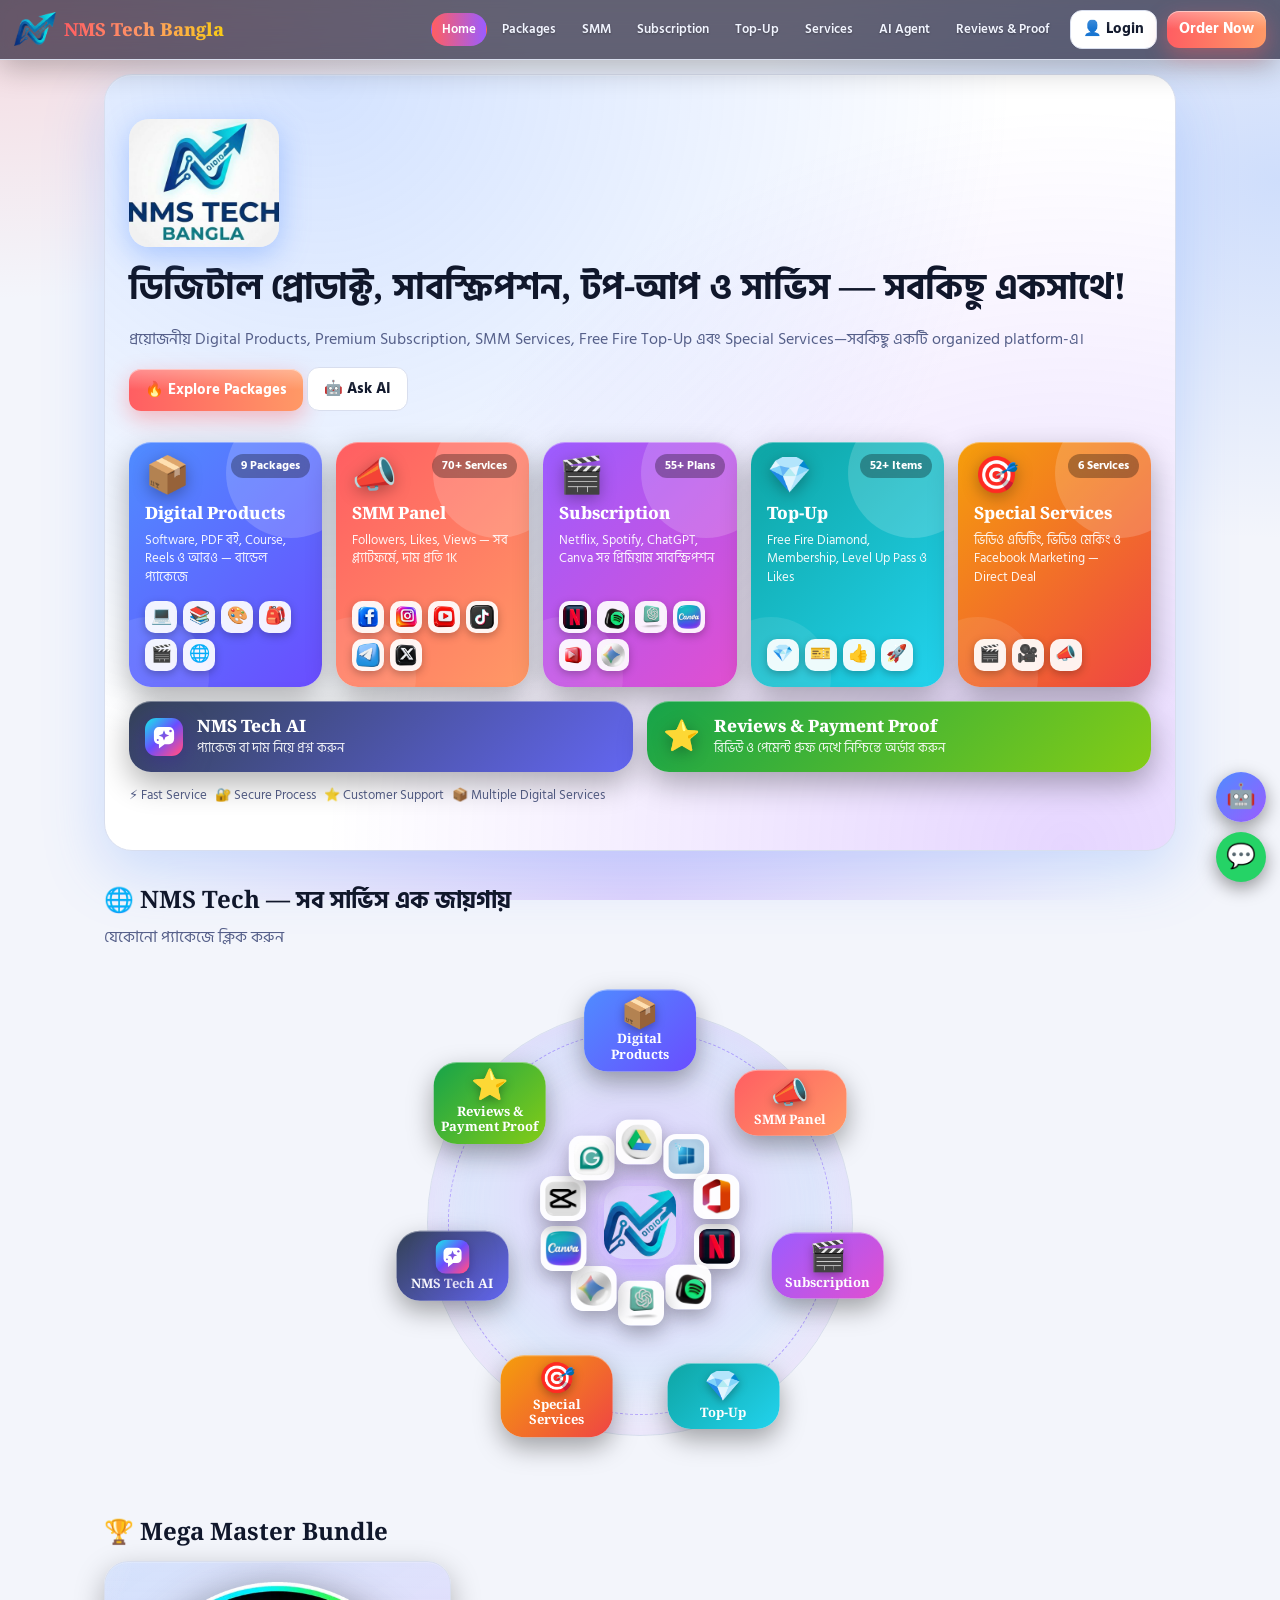
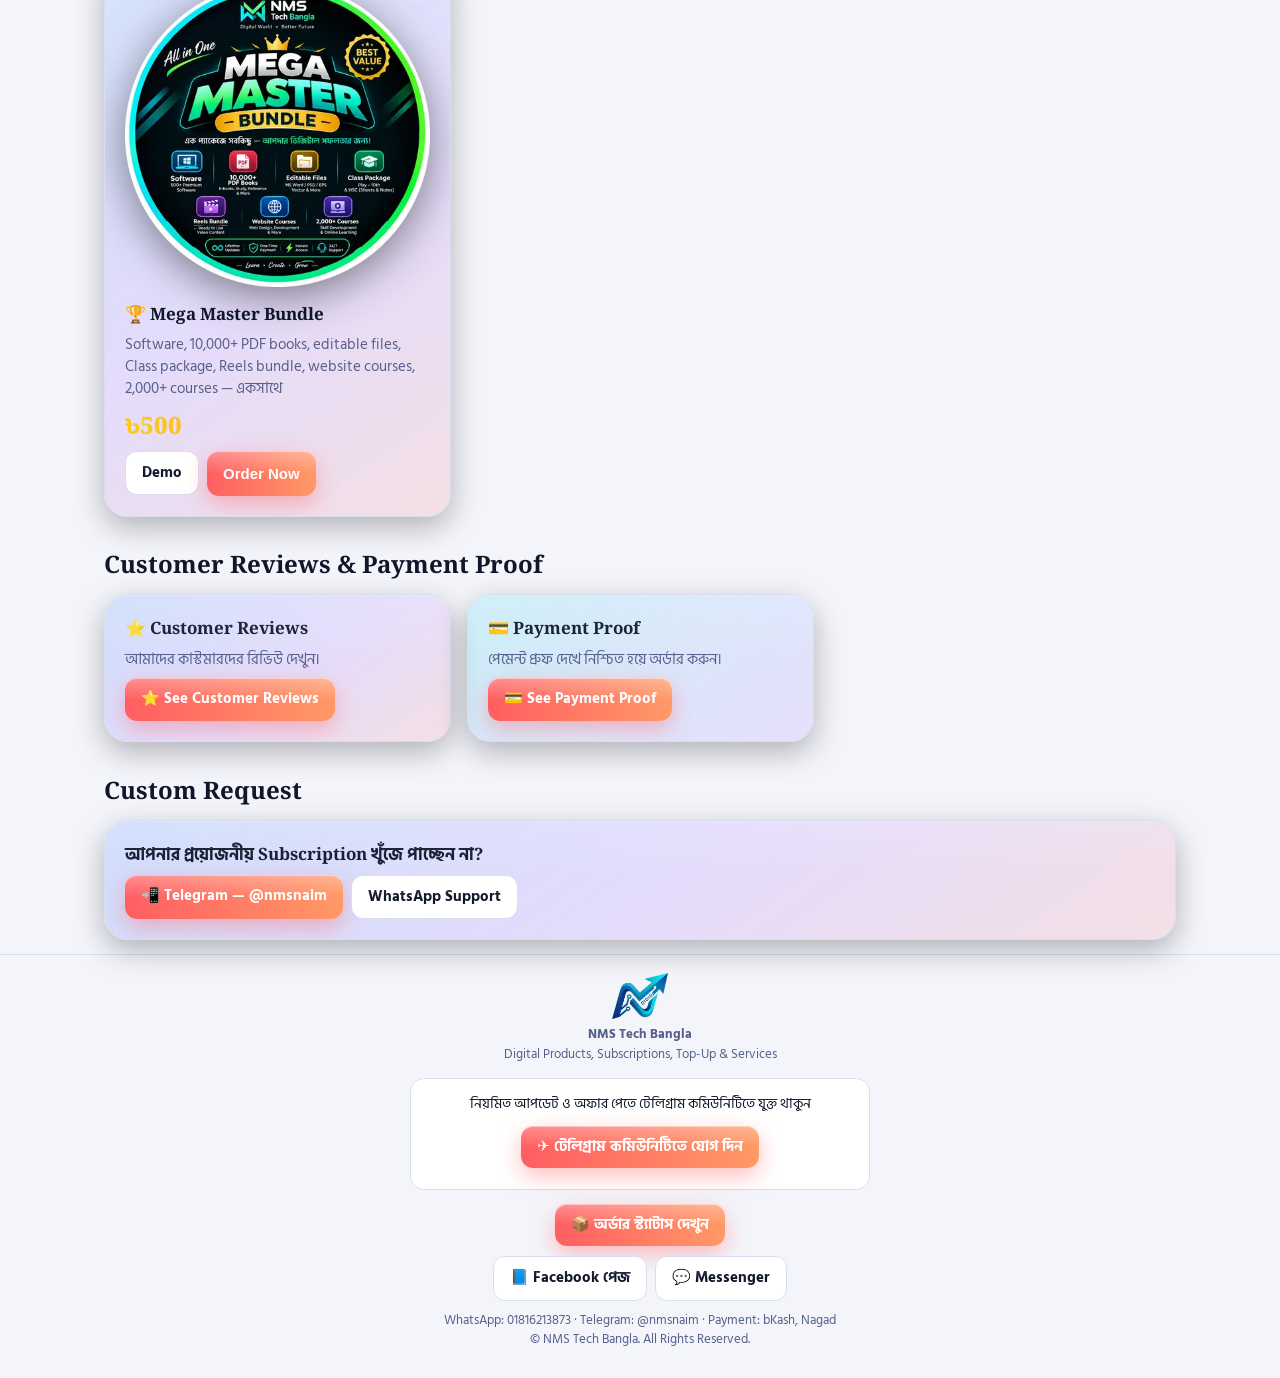
==== index.html @ ab446184 "Add files via upload" ====
<!DOCTYPE html>
<html lang="bn"><head><meta charset="utf-8">
<script>
/* ==========================================================================
   📞 যোগাযোগ ও পেমেন্ট নাম্বার (CONTACT CONFIG) — নাম্বার/লিংক বদলাতে হলে শুধু এখানে বদলান
   --------------------------------------------------------------------------
   • WhatsApp, bKash, Nagad, Telegram, Facebook, Messenger — সাইটের সব জায়গা (ফুটার, অর্ডার ফর্ম, AI Agent, বাটন) এখান থেকেই নেয়।
   • WhatsApp নাম্বার দেশের কোডসহ (88...) লিখুন, waShow-তে সাধারণ ফরম্যাট।
   ========================================================================== */
const NMS={
  wa:"8801816213873", waShow:"01816213873",
  tg:"nmsnaim", tgCommunity:"https://t.me/nmstech",
  fb:"https://www.facebook.com/nmstechbangla", msg:"https://m.me/nmstechbangla",
  bkash:"01827886887", nagad:"01872241478",
  /* অর্ডার শিটের লিংক — Apps Script "Web app URL" (শেষে /exec) এখানে বসান। খালি থাকলে শুধু WhatsApp-এ যাবে। */
  orderUrl:"https://script.google.com/macros/s/AKfycbzsCxVsEr9cV0gGSydd611_3pjWyZSvaOb0xWCeG_ykRiKGrlsolmZ_9A0dBZveH1TARg/exec"
};
</script>
<script>
/* ==========================================================================
   💰 দামের তালিকা (PRICE LIST) — দাম বদলাতে হলে শুধু এই অংশের সংখ্যা বদলান
   --------------------------------------------------------------------------
   • শুধু দামের সংখ্যাটা বদলান, নাম বা কমা/কোটেশন (" ") মুছবেন না।
   • সাইটের সব জায়গা (কার্ড, অর্ডার ফর্ম, মোট দাম, AI Agent-এর উত্তর) এখান থেকেই দাম নেয়।
   • SMM-এর দাম প্রতি 1K-এর জন্য।
   ========================================================================== */

/* ---------- A. Digital Products ---------- */
const PRICE_DIGITAL={
  "🏆 Mega Master Bundle": 500,
  "💻 Complete Software & Apps": 150,
  "📚 10,000+ Premium PDF Books": 50,
  "🎨 5,000+ Editable Word/PSD/EPS/Vector": 100,
  "🎒 Play → Class 12 All-Class Package": 250,
  "🌍 69+ Countries PSD File": 100,
  "🎬 10 Lakhs+ / 20TB+ Reels Bundle": 100,
  "🌐 Website Course Collection": 250,
  "🚀 BD + India + Pakistan 2,000+ Courses": 100
};

/* ---------- B. SMM Panel (দাম প্রতি 1K) — "Package ID": দাম ---------- */
const PRICE_SMM={
  "Facebook":{
    "12174": 46, // Followers · Followers | Vn Page Data | Instant | 10-20k/day | Non Dro...
    "12153": 85, // Followers · Followers | Hidden Data | Slow | 5K/day | Refill 30D
    "12097": 58, // Followers · Followers | Global Page Data | 5K-10K/day | Refill 30D
    "10259": 115, // Followers · Followers 🇧🇩 Page+Profile | Max 1k | 500-1k/Day | Non Dro...
    "10389": 176.54, // Followers · Followers | Page/Profile 🇧🇩 | Max 50K | 5K–10K/Day | Non ...
    "11914": 228, // Followers · Profile/Page Followers 🇧🇩 | Premium Bangladeshi | Fast | ...
    "11916": 618, // Followers · Followers 🇧🇩 | BD Real Audience | Up To 10K/Day | 180 Day...
    "11979": 8, // Views · Views | Reels & Video | Complete Within 3-6 Hours
    "11732": 5, // Views · Video/Reel Views | Non Drop | 20k/Day | Instant | LifeTim...
    "11893": 10, // Views · Monetizable Views | Instant | Max Unlimited | 50K/Day
    "9154": 52, // Views · Story Views | 500-1k/Day | Lifetime Refill
    "10418": 113, // Views · Live Stream Views | Instant | 15 minutes
    "9032": 190, // Group Members · Public Group Member 🇧🇩 | Max 20k | 5-8k/Day | 60D Refill
    "12125": 75, // Group Members · Group Members | Low Drop | Instant | 20K/Day | No Refill
    "12130": 102, // Group Members · Group Members | Low Drop | Instant | Lifetime Refill
    "12066": 46, // Post Reactions · Post React | All Reaction | 10K/Day | No Refill
    "11677": 148, // Post Reactions · 100% BD React [Like, Love, Care, Wow] | Max 10k | 90D Refill
    "9046": 68, // Post Reactions · Post All Reaction | Bangladeshi+Mixed | Low Drop
    "9074": 153, // Other · Shares | Post/Photo/Video/Reels | Min 1k | Non Drop
    "12045": 366, // Other · 🇪🇬 Egyptian Followers | Non Drop | 120D Refill
    "Meta": 249 // Other · Meta Verified
  },
  "Instagram":{
    "12164": 94, // Followers · Followers | HQ | Max 10K | Instant | No Refill
    "12099": 139, // Followers · 🇧🇩 Followers | HQ+REAL | Bangladeshi+Mixed | No Refill
    "11040": 175, // Followers · Followers | Low Drop | Lifetime Refill | Max 1M
    "12160": 12, // Likes · Likes | Real Acc | 10-20K/day | 365D Refill
    "11076": 17, // Likes · Likes | High Quality | Non Drop | Instant | Max 100K
    "11080": 41, // Likes · Likes | Old Account | 90 Days Refill | Max 500K
    "12161": 2, // Views · Video Views (All Link) | Instant | 500k/day
    "11056": 3, // Views · Views | All Link | 30 Days Refill | 10M/Day
    "11068": 21, // Other · Story Views | Real Profile | Max 100K
    "12115": 19, // Other · Share | Instant | 500k/day
    "11103": 145 // Other · Custom Comments | Real Users | Max 50K
  },
  "YouTube":{
    "11135": 2780, // Subscribers · Subscriber | Fast | Max 100K | NonDrop + 30D Refill
    "11127": 3450, // Subscribers · Subscribers | Low Drop | 30 Days Refill | 100/Day
    "11762": 4000, // Subscribers · Subscribers | Lifetime Refill | Max 100K | 500/Day
    "11187": 220, // Views & Likes · Views | 1-2 Min Retention | 30D Refill | 10K/Day
    "11170": 460, // Views & Likes · Likes | Max 500K | 30 Days Refill
    "9678": 38, // Views & Likes · Social Shares [Facebook] | Lifetime Guaranteed
    "11189": 55, // Live / Ads / Watch Time · Live Stream Views | 15 Minutes
    "9649": 151, // Live / Ads / Watch Time · Native Ads Views | Min 5k | Lifetime Refill
    "11118": 11790 // Live / Ads / Watch Time · Watch Time [Any Length] | Refill 365D
  },
  "Twitter/X":{
    "11954": 2, // Views & Engagement · Tweet Video Views | Instant | 5m/day
    "11526": 478, // Views & Engagement · Likes | Instant | 5-20K/D
    "11506": 3485, // Views & Engagement · Followers | Max 10K | 30 Days Refill
    "11538": 8 // Views & Engagement · Real Retweet | Instant
  },
  "Spotify":{
    "11567": 67, // All · Followers | HQ | LifeTimeRefill
    "9913": 41, // All · Plays [Global] | Lifetime Guaranteed
    "9942": 52, // All · Saves | Lifetime Guaranteed
    "9944": 395 // All · Monthly Listeners [USA] | Max 50K
  },
  "TikTok":{
    "12135": 14, // All · Video Views | Instant | 10m/day
    "11755": 8, // All · Views | 15 Days Refill | Max Unlimited
    "11949": 245, // All · Followers | Real High | Max 5M
    "10794": 67, // All · Likes | Super Fast | 100K Day
    "10806": 6 // All · Video Saves | 30 Days Refill
  },
  "Telegram":{
    "9768": 8, // Members · Members | High Drop | No Refill
    "9762": 48, // Members · Members | 5k-10k Day | 30 Day Refill
    "9757": 67, // Members · Members | Non Drop | 30 Day Refill
    "11216": 820, // Members · Premium Members | 20 Days Refill
    "9688": 1, // Views & Reactions · Last 1 Post Views
    "12113": 12, // Views & Reactions · Post Views | Max 300k
    "9705": 16 // Views & Reactions · Mix Positive Reaction
  },
  "LinkedIn":{
    "10035": 426, // All · Organic Likes | Refill 60D | Max 1K
    "10036": 3200 // All · Followers [R30] | Max 3K
  },
  "Discord":{
    "10060": 960, // Server Members · Server Members [Username] | 5K/Day
    "10241": 1160 // Server Members · Online Members | 3 Month Online | 90D Refill
  },
  "Website Traffic":{
    "10147": 42, // All · Traffic From Facebook [WW] | Max 1M
    "10142": 47, // All · Website Traffic | Max 1M | 10K/Day
    "10175": 80 // All · SEO Friendly Traffic [USA Google]
  },
  "WhatsApp":{
    "11628": 215.58, // All · Channel Post Emoji Reactions | Instant
    "11605": 397.88 // All · Channel Members | Worldwide | Max 10K
  },
};

/* ---------- C. Subscription — [Category, Name, Duration, দাম] ---------- */
const PRICE_SUB=[
  ["OTT","Netflix Non Renewable","1 Month",320],
  ["OTT","Netflix Non Renewable","6 Month",2150],
  ["OTT","Amazon Prime","1 Month",160],
  ["OTT","Amazon Prime","6 Month",740],
  ["OTT","Zee5","1 Month",230],
  ["OTT","Zee5","6 Month",1260],
  ["OTT","Hoichoi","1 Month",180],
  ["OTT","Hoichoi","6 Month",980],
  ["OTT","Chorki","1 Month",180],
  ["OTT","Chorki","6 Month",980],
  ["OTT","Bongo","1 Month",180],
  ["OTT","Bongo","6 Month",980],
  ["OTT","T-Sports Premium","1 Month",180],
  ["OTT","T-Sports Premium","6 Month",1000],
  ["OTT","Crunchyroll Premium","1 Month",180],
  ["OTT","Crunchyroll Premium","6 Month",1000],
  ["OTT","KLiKK Premium","1 Month",320],
  ["OTT","KLiKK Premium","6 Month",1820],
  ["Music","Spotify","1 Month",220],
  ["Music","Spotify","6 Month",1310],
  ["AI","Gemini Pro + 5TB Family Shared","Package",200],
  ["AI","Gemini Premium","1 Month",320],
  ["AI","Gemini Premium","6 Month",1860],
  ["AI","ChatGPT Plus Premium","1 Month",520],
  ["AI","ChatGPT Plus Premium","6 Month",3100],
  ["Design","Canva Pro Education","1 Year",50],
  ["Design","Canva Premium","1 Year",200],
  ["Design","CapCut Premium","1 Month",320],
  ["Design","CapCut Premium","6 Month",1740],
  ["Productivity","Grammarly Premium","1 Month",220],
  ["Productivity","Grammarly Premium","6 Month",1200],
  ["Cloud","Google Drive 2TB","1 Month",320],
  ["Cloud","Google Drive 2TB","6 Month",1860],
  ["Cloud","Google One Pro","1 Month",320],
  ["Cloud","Google One Pro","6 Month",1840],
  ["Cloud","TeraBox Premium","1 Month",1020],
  ["Cloud","TeraBox Premium","6 Month",5600],
  ["YouTube","YouTube Premium Non-Renewable","1 Month",70],
  ["YouTube","YouTube Premium Renewable","1 Month",220],
  ["YouTube","YouTube Premium Renewable","6 Month",1120],
  ["Utility","TrueCaller Premium","1 Year",2100],
  ["VPN","Surfshark VPN","1 Month",220],
  ["VPN","Surfshark VPN","6 Month",1250],
  ["VPN","Panda VPN","1 Month",220],
  ["VPN","Panda VPN","6 Month",1220],
  ["VPN","HMA VPN","1 Month",220],
  ["VPN","HMA VPN","6 Month",1220],
  ["VPN","Nord VPN","1 Month",220],
  ["VPN","Nord VPN","6 Month",1220],
  ["VPN","CyberGhost VPN","1 Month",220],
  ["VPN","CyberGhost VPN","6 Month",1220],
  ["Software","Windows 10","Lifetime",850],
  ["Software","Windows 11","Lifetime",950],
  ["Software","Microsoft Office 365","1 Year",1300],
  ["Software","Microsoft Office 365","2 Year",2500],
];

/* ---------- D. Top-Up — "গ্রুপ": [ [আইটেম, দাম], ... ] ---------- */
const PRICE_TOPUP={
  "🔥 Friday Offer":[
    ["Weekly Membership",150],["Monthly Membership",750],["Free Fire Like 1540 Likes 👍 - 7 Days",60],
  ],
  "👍 Free Fire Likes":[
    ["220 Likes - 1 Day",15],["1540 Likes - 7 Days",60],["3300 Likes - 15 Days",130],["6600 Likes - 30 Days",250],
    ["1320 Likes - 60 Days",440],
  ],
  "💎 UID TopUp BD":[
    ["25 Diamond",22],["50 Diamond",38],["100 Diamond",72],["115 Diamond",78],
    ["240 Diamond",155],["355 Diamond",232],["480 Diamond",310],["505 Diamond",330],
    ["610 Diamond",390],["850 Diamond",540],["1010 Diamond",645],["1240 Diamond",770],
    ["1850 Diamond",1160],["2530 Diamond",1580],["5060 Diamond",3100],["7590 Diamond",4600],
    ["10120 Diamond",6200],["12650 Diamond",7600],
  ],
  "🎫 Membership":[
    ["Weekly Membership",155],["Monthly Membership",760],["2x Weekly Membership",308],["2x Monthly Membership",1520],
  ],
  "🎁 Weekly / Monthly Lite Offer":[
    ["1x Weekly Membership (A)",154],["1x Weekly Membership (B)",152],["1x Monthly Membership",755],
  ],
  "🚀 Level Up Pass":[
    ["Level 6 – 120 💎",44],["Level 10 – 200 💎",72],["Level 15 – 200 💎",72],["Level 20 – 200 💎",72],
    ["Level 25 – 200 💎",72],["Level 30 – 350 💎",100],["All Level Up Pass – 1270 💎",410],
  ],
  "🇮🇩 Indonesia UID TopUp":[
    ["5 Diamond",14],["50 Diamond",64],["70 Diamond",86],["140 Diamond",170],
    ["355 Diamond",390],["720 Diamond",760],["7290 Diamond",7550],
  ],
  "🎫 Booyah Pass":[
    ["Booyah Pass",410],
  ],
  "🇮🇩 Indonesia Membership":[
    ["Weekly Membership",270],["Monthly Membership",800],
  ],
  "🏆 FF Guild Glory":[
    ["1 Squad 4 Bot",160],["2 Squad 8 Bot",290],
  ],
};

/* ---------- F. Special Services — [গ্রুপ, [ [সার্ভিস, দাম], ... ]] ---------- */
const PRICE_SPECIAL=[
  ["🎬 Video Editing Service",[
    ["Reels",200],
    ["Shorts",200],
    ["Promotional Video",500],
  ]],
  ["🎥 Video Making + Model Service",[
    ["Model — 5 Videos",6000],
    ["AI Model দিয়ে Professional Video (প্রতি Video)",700],
  ]],
  ["📣 Facebook Marketing with NMS Tech",[
    ["Page Setup + Marketing / Ad Campaign Management",500],
  ]],
];
/* ============================== দামের তালিকা শেষ ============================== */
</script>

<meta name="viewport" content="width=device-width, initial-scale=1, viewport-fit=cover">
<link rel="preconnect" href="https://fonts.googleapis.com"><link rel="preconnect" href="https://fonts.gstatic.com" crossorigin><link href="https://fonts.googleapis.com/css2?family=Hind+Siliguri:wght@400;500;600;700&family=Noto+Serif:wght@600;700;800&display=swap" rel="stylesheet">
<title>NMS Tech Bangla — ডিজিটাল প্রোডাক্ট, সাবস্ক্রিপশন, Free Fire টপ-আপ ও SMM সার্ভিস</title>
<meta name="description" content="বাংলাদেশে বিশ্বস্ত ডিজিটাল মার্কেটপ্লেস: প্রিমিয়াম সাবস্ক্রিপশন, ডিজিটাল প্রোডাক্ট বান্ডেল, Free Fire টপ-আপ, SMM সার্ভিস ও AI সলিউশন। bKash/Nagad-এ সহজ পেমেন্ট, WhatsApp-এ দ্রুত সাপোর্ট।">
<meta name="robots" content="index,follow">
<meta name="theme-color" content="#0b0720">
<link rel="canonical" href="https://nmstech-omega.vercel.app/">
<meta property="og:type" content="website"><meta property="og:site_name" content="NMS Tech Bangla"><meta property="og:locale" content="bn_BD">
<meta property="og:title" content="NMS Tech Bangla — ডিজিটাল প্রোডাক্ট, সাবস্ক্রিপশন, Free Fire টপ-আপ ও SMM সার্ভিস"><meta property="og:description" content="বাংলাদেশে বিশ্বস্ত ডিজিটাল মার্কেটপ্লেস: প্রিমিয়াম সাবস্ক্রিপশন, ডিজিটাল প্রোডাক্ট বান্ডেল, Free Fire টপ-আপ, SMM সার্ভিস ও AI সলিউশন। bKash/Nagad-এ সহজ পেমেন্ট, WhatsApp-এ দ্রুত সাপোর্ট।">
<meta property="og:url" content="https://nmstech-omega.vercel.app/"><meta property="og:image" content="https://nmstech-omega.vercel.app/og-image.jpg">
<meta property="og:image:width" content="1200"><meta property="og:image:height" content="630"><meta property="og:image:alt" content="NMS Tech Bangla">
<meta name="twitter:card" content="summary_large_image"><meta name="twitter:title" content="NMS Tech Bangla — ডিজিটাল প্রোডাক্ট, সাবস্ক্রিপশন, Free Fire টপ-আপ ও SMM সার্ভিস"><meta name="twitter:description" content="বাংলাদেশে বিশ্বস্ত ডিজিটাল মার্কেটপ্লেস: প্রিমিয়াম সাবস্ক্রিপশন, ডিজিটাল প্রোডাক্ট বান্ডেল, Free Fire টপ-আপ, SMM সার্ভিস ও AI সলিউশন। bKash/Nagad-এ সহজ পেমেন্ট, WhatsApp-এ দ্রুত সাপোর্ট।"><meta name="twitter:image" content="https://nmstech-omega.vercel.app/og-image.jpg">
<link rel="icon" type="image/png" sizes="64x64" href="[data-uri]"><link rel="shortcut icon" href="[data-uri]"><link rel="apple-touch-icon" sizes="180x180" href="[data-uri]">
<style>
:root{--bg:#0b0720;--card:rgba(255,255,255,.07);--bd:rgba(255,255,255,.16);--hd:"Noto Serif","Hind Siliguri",serif;--tx:#e8ecf8;--mu:#8e98b8;--ac:#4f8cff;--ac2:#9b5cff;--cy:#22d3ee;--ok:#22c55e;--gold:#facc15;--rd:#ef4444;box-sizing:border-box;padding-top:env(safe-area-inset-top,0px);padding-bottom:env(safe-area-inset-bottom,0px)}
@media(prefers-color-scheme:light){:root:not([data-theme="dark"]){--bg:#f3f5fb;--card:#fff;--bd:#d8deee;--tx:#10172b;--mu:#56608a}}
*{box-sizing:border-box}html{height:100%;scroll-padding-top:env(safe-area-inset-top,0px)}
body{margin:0;background:radial-gradient(900px 500px at 0 0,rgba(255,94,98,.18),transparent 60%),radial-gradient(900px 600px at 100% 20%,rgba(79,140,255,.22),transparent 60%),radial-gradient(800px 500px at 50% 100%,rgba(155,92,255,.22),transparent 60%),var(--bg);background-attachment:fixed;color:var(--tx);font-family:"Hind Siliguri","Noto Sans Bengali",system-ui,sans-serif;font-size:16px;line-height:1.5;padding-bottom:70px}
header{position:sticky;top:env(safe-area-inset-top,0px);z-index:20;background:var(--bg);border-bottom:1px solid var(--bd);display:flex;align-items:center;gap:10px;padding:10px 14px}
.logo{display:flex;align-items:center;gap:8px;font-family:var(--hd);font-weight:800;font-size:18px;cursor:pointer}
nav{display:flex;gap:4px;margin-left:auto;overflow-x:auto}
nav a,.tab{padding:6px 10px;border-radius:99px;font-size:13px;cursor:pointer;white-space:nowrap;color:var(--mu);border:1px solid transparent}
nav a.on,.tab.on{color:#fff;border-color:transparent;background:linear-gradient(90deg,#ff5e62,#9b5cff)}
main{max-width:1100px;margin:auto;padding:14px}
.lg{height:34px;width:auto}.logo span{background:linear-gradient(90deg,#ff5e62,#ff9966,#facc15);-webkit-background-clip:text;background-clip:text;color:transparent}.hl{display:block;width:150px;max-width:45%;border-radius:20px;margin-bottom:16px;box-shadow:0 8px 30px rgba(79,140,255,.4)}.fl{height:46px;vertical-align:middle;margin-bottom:6px}.hero{padding:44px 24px;border-radius:28px;border:1px solid var(--bd);background:radial-gradient(circle at 20% 0,rgba(79,140,255,.25),transparent 60%),radial-gradient(circle at 90% 100%,rgba(155,92,255,.25),transparent 60%),var(--card)}
.hero h1{font-family:var(--hd);line-height:1.35;margin:0 0 8px;font-size:clamp(22px,5vw,36px)}
.btn{display:inline-block;border:0;border-radius:12px;padding:10px 16px;font-weight:700;cursor:pointer;color:#fff;background:linear-gradient(90deg,#ff5e62,#ff9966);box-shadow:0 6px 18px rgba(255,94,98,.35);font-size:15px;text-decoration:none}
.btn.s{background:var(--card);border:1px solid var(--bd);color:var(--tx)}.btn[disabled]{opacity:.4;cursor:not-allowed}
.badges{display:flex;flex-wrap:wrap;gap:8px;margin-top:14px;font-size:13px;color:var(--mu)}
.grid{display:grid;grid-template-columns:repeat(auto-fill,minmax(290px,1fr));gap:16px}
.card{background:linear-gradient(145deg,rgba(79,140,255,.22),rgba(155,92,255,.16) 55%,rgba(255,94,98,.14));border:1px solid var(--bd);border-radius:24px;padding:20px;display:flex;flex-direction:column;gap:8px;transition:transform .2s,box-shadow .2s}.card:hover{transform:translateY(-3px);box-shadow:0 12px 30px rgba(155,92,255,.3)}.grid .card:nth-child(3n+2){background:linear-gradient(145deg,rgba(34,211,238,.2),rgba(79,140,255,.14) 55%,rgba(155,92,255,.14))}.grid .card:nth-child(3n){background:linear-gradient(145deg,rgba(255,153,102,.22),rgba(255,94,98,.16) 55%,rgba(155,92,255,.14))}
.card h3{margin:0;font-size:17px;font-family:var(--hd)}.card p{margin:0;color:var(--mu);font-size:14.5px;word-break:break-word}
.price{font-weight:800;font-size:24px;font-family:var(--hd);background:linear-gradient(90deg,#facc15,#ff9966);-webkit-background-clip:text;background-clip:text;color:transparent}.row{display:flex;gap:8px;margin-top:auto;flex-wrap:wrap}
h2{margin:30px 0 12px;font-size:24px;font-family:var(--hd)}h4{margin:14px 0 6px;color:var(--gold)}
.tabs{display:flex;gap:6px;overflow-x:auto;padding-bottom:6px;margin-bottom:8px}
input,select,textarea{width:100%;padding:10px;border-radius:10px;border:1px solid var(--bd);background:var(--bg);color:var(--tx);font:inherit;margin:4px 0 10px}
.bar{display:flex;gap:8px;flex-wrap:wrap}.bar>*{flex:1;min-width:130px}
.tag{font-size:11px;padding:2px 8px;border-radius:99px;background:rgba(250,204,21,.15);color:var(--gold);width:fit-content}
.in{color:var(--ok)}.out{color:var(--rd)}
#modal{position:fixed;inset:0;background:rgba(0,0,0,.7);display:none;align-items:flex-end;justify-content:center;z-index:50}
#modal.on{display:flex}.box{background:var(--bg);border:1px solid var(--bd);border-radius:18px 18px 0 0;width:100%;max-width:520px;max-height:90vh;overflow:auto;padding:16px}
@media(min-width:600px){#modal{align-items:center}.box{border-radius:18px}}
.sum{background:var(--card);border-radius:12px;padding:10px;font-size:14px;margin-bottom:10px}
.bn{position:fixed;bottom:0;left:0;right:0;display:flex;justify-content:space-around;background:var(--bg);border-top:1px solid var(--bd);padding:8px 0 calc(8px + env(safe-area-inset-bottom,0px));z-index:20}
.bn a{font-size:12px;text-align:center;color:var(--mu);cursor:pointer;text-decoration:none}
@media(min-width:800px){.bn{display:none}body{padding-bottom:10px}}
footer{border-top:1px solid var(--bd);padding:18px 14px;color:var(--mu);font-size:13px;text-align:center}
.chat{background:var(--card);border:1px solid var(--bd);border-radius:14px;padding:12px;min-height:120px;max-height:320px;overflow:auto;font-size:14px}
.chat div{margin:6px 0}.me{color:var(--cy)}

html{scroll-behavior:smooth}
@keyframes up{from{opacity:0;transform:translateY(22px) scale(.97)}to{opacity:1;transform:none}}
@keyframes pop{from{opacity:0;transform:translateY(40px)}to{opacity:1;transform:none}}
@keyframes fade{from{opacity:0}to{opacity:1}}
@keyframes drift{0%,100%{background-position:0 0,100% 0,50% 100%}50%{background-position:30px 20px,calc(100% - 30px) 30px,50% calc(100% - 20px)}}
@keyframes sweep{to{transform:translateX(220%) skewX(-20deg)}}
#app.pg>*{animation:up .7s cubic-bezier(.2,.7,.2,1) both}
#app.pg .grid .card{animation:up .65s cubic-bezier(.2,.7,.2,1) both;animation-delay:calc(var(--i,0)*55ms)}
#app.q *{animation:none!important}
header{backdrop-filter:blur(16px) saturate(160%);-webkit-backdrop-filter:blur(16px) saturate(160%);background:rgba(11,7,32,.62);box-shadow:0 8px 30px rgba(0,0,0,.25)}
.card{position:relative;overflow:hidden;backdrop-filter:blur(14px);-webkit-backdrop-filter:blur(14px);box-shadow:0 10px 30px rgba(0,0,0,.28),inset 0 1px 0 rgba(255,255,255,.22);transition:transform .35s cubic-bezier(.2,.7,.2,1),box-shadow .35s}
.card::before{content:"";position:absolute;inset:0 0 auto 0;height:45%;background:linear-gradient(180deg,rgba(255,255,255,.12),transparent);pointer-events:none;border-radius:24px 24px 0 0}
.card::after{content:"";position:absolute;top:0;left:-60%;width:40%;height:100%;background:linear-gradient(90deg,transparent,rgba(255,255,255,.22),transparent);transform:skewX(-20deg);pointer-events:none}
.card:hover::after{animation:sweep .9s ease}
.card:hover{transform:translateY(-6px) scale(1.012);box-shadow:0 20px 45px rgba(155,92,255,.38),inset 0 1px 0 rgba(255,255,255,.3)}
.btn{position:relative;overflow:hidden;box-shadow:0 8px 22px rgba(255,94,98,.4),inset 0 1px 0 rgba(255,255,255,.45);transition:transform .25s,box-shadow .25s,filter .25s}
.btn::after{content:"";position:absolute;inset:0 0 50% 0;background:linear-gradient(180deg,rgba(255,255,255,.3),transparent);pointer-events:none}
.btn:hover{transform:translateY(-2px);filter:brightness(1.08)}.btn:active{transform:scale(.96)}
.btn.s{box-shadow:inset 0 1px 0 rgba(255,255,255,.2);backdrop-filter:blur(8px)}
.hero{position:relative;overflow:hidden;animation:drift 14s ease-in-out infinite;box-shadow:0 20px 60px rgba(79,140,255,.25),inset 0 1px 0 rgba(255,255,255,.25)}
.hl{animation:up .9s cubic-bezier(.2,.7,.2,1) both}
.tab,nav a{transition:all .3s}.tab:hover,nav a:hover{color:var(--tx);transform:translateY(-1px)}
#modal{animation:fade .25s both;backdrop-filter:blur(6px)}.box{animation:pop .45s cubic-bezier(.2,.7,.2,1) both;box-shadow:0 -10px 60px rgba(155,92,255,.35)}
input:focus,select:focus,textarea:focus{outline:0;border-color:var(--ac2);box-shadow:0 0 0 3px rgba(155,92,255,.3);transition:box-shadow .25s}
.media{height:130px;border-radius:16px;margin-bottom:6px;display:flex;align-items:center;justify-content:center;font-size:52px;background:linear-gradient(135deg,rgba(255,255,255,.14),rgba(255,255,255,.03));border:1px solid var(--bd);overflow:hidden}
.media img{width:100%;height:100%;object-fit:cover;transition:transform .6s}.card:hover .media img{transform:scale(1.07)}
.bd{width:72px;height:72px;border-radius:20px;display:flex;align-items:center;justify-content:center;color:#fff;font:800 34px var(--hd);box-shadow:0 10px 24px rgba(0,0,0,.35),inset 0 2px 0 rgba(255,255,255,.4)}
.shp{display:none;max-width:100%;max-height:200px;border-radius:12px;margin:0 0 10px;border:1px solid var(--bd)}.shp.on{display:block}
@media(prefers-reduced-motion:reduce){*{animation:none!important;transition:none!important;scroll-behavior:auto!important}}
.media.im{height:auto;aspect-ratio:1;background:none;border:0;overflow:visible}.media.im img{object-fit:contain;filter:drop-shadow(0 10px 22px rgba(0,0,0,.45))}.card:hover .media.im img{transform:scale(1.05) rotate(-1deg)}

.ti{height:22px;width:22px;object-fit:contain;vertical-align:-6px;margin-right:6px}
.media.pl{height:88px;background:none;border:0;justify-content:flex-start}.media.pl img{width:auto;height:100%;object-fit:contain;filter:drop-shadow(0 8px 14px rgba(0,0,0,.45))}.card:hover .media.pl img{transform:scale(1.08) rotate(-3deg)}
.av{display:inline-flex;width:22px;height:22px;border-radius:50%;background:linear-gradient(135deg,#ff5e62,#9b5cff);color:#fff;align-items:center;justify-content:center;font-size:12px;font-weight:700;vertical-align:middle}
@media(max-width:700px){.lt{display:none}}
#lg{position:fixed;inset:0;z-index:80;display:flex;align-items:center;justify-content:center;background:radial-gradient(circle at 25% 15%,#3a1a80,#0b0720 62%);clip-path:circle(0 at var(--x,90%) var(--y,30px));visibility:hidden;pointer-events:none;transition:clip-path .85s cubic-bezier(.77,0,.18,1),visibility 0s linear .85s;overflow:hidden}
#lg.on{clip-path:circle(150% at var(--x,90%) var(--y,30px));visibility:visible;pointer-events:auto;transition:clip-path .85s cubic-bezier(.77,0,.18,1),visibility 0s}
#lg i{position:absolute;border-radius:50%;filter:blur(60px);opacity:.55;animation:fl 9s ease-in-out infinite}
#lg i:nth-child(1){width:300px;height:300px;background:#ff5e62;top:-60px;left:-60px}#lg i:nth-child(2){width:340px;height:340px;background:#4f8cff;bottom:-80px;right:-60px;animation-delay:-4s}
@keyframes fl{50%{transform:translate(40px,30px) scale(1.15)}}
.lw{position:relative;width:min(92vw,400px);perspective:1100px}
#lgc{padding:26px 22px;border-radius:28px;background:linear-gradient(145deg,rgba(255,255,255,.16),rgba(255,255,255,.05));border:1px solid rgba(255,255,255,.25);backdrop-filter:blur(22px);-webkit-backdrop-filter:blur(22px);box-shadow:0 30px 80px rgba(0,0,0,.5),inset 0 1px 0 rgba(255,255,255,.35);color:#e8ecf8;text-align:center;transform-origin:center}
#lgc.out{transform:rotateY(90deg) scale(.9);opacity:0;transition:.26s ease-in}#lgc.in{animation:fi .5s cubic-bezier(.2,.8,.2,1) both}
@keyframes fi{from{transform:rotateY(-90deg) scale(.9);opacity:0}to{transform:none;opacity:1}}
#lgc h3{margin:0 0 6px;font:700 22px var(--hd)}#lgc p{margin:0 0 14px;color:#aab3d4;font-size:14px}
.lm{display:flex;align-items:center;gap:12px;width:100%;padding:12px 14px;margin:8px 0;border-radius:16px;border:1px solid rgba(255,255,255,.2);background:rgba(255,255,255,.08);color:#fff;font:600 15px inherit;cursor:pointer;transition:transform .25s,background .25s}.lm:hover{transform:translateX(6px);background:rgba(255,255,255,.16)}
.lm img{width:34px;height:34px;object-fit:contain}.lm b{width:34px;height:34px;border-radius:10px;display:flex;align-items:center;justify-content:center;background:#fff;color:#ea4335;font:800 20px sans-serif}
.otp{display:flex;gap:8px;justify-content:center;margin:12px 0}.otp input{width:44px;height:52px;text-align:center;font:700 22px var(--hd);padding:0;margin:0}
.lx{position:absolute;top:-6px;right:-6px;z-index:2;width:34px;height:34px;border-radius:50%;border:0;background:rgba(255,255,255,.18);color:#fff;cursor:pointer;font-size:16px}
.lk{background:none;border:0;color:#aab3d4;cursor:pointer;font:inherit;font-size:13px;margin-top:8px;text-decoration:underline}
.ck{width:90px;height:90px;margin:6px auto}.ck circle{fill:none;stroke:#22c55e;stroke-width:4;stroke-dasharray:190;stroke-dashoffset:190;animation:dr .7s .1s forwards}.ck path{fill:none;stroke:#22c55e;stroke-width:5;stroke-linecap:round;stroke-linejoin:round;stroke-dasharray:50;stroke-dashoffset:50;animation:dr .5s .7s forwards}@keyframes dr{to{stroke-dashoffset:0}}
#nb{position:fixed;top:calc(env(safe-area-inset-top,0px) + 10px);left:50%;transform:translate(-50%,-160%);z-index:120;width:min(94vw,380px);transition:transform .55s cubic-bezier(.2,.9,.3,1.2)}#nb.on{transform:translate(-50%,0)}
.nbi{display:flex;gap:12px;align-items:center;padding:12px 14px;border-radius:20px;background:rgba(30,30,46,.92);backdrop-filter:blur(18px);color:#fff;box-shadow:0 14px 40px rgba(0,0,0,.5);border:1px solid rgba(255,255,255,.15);font-size:14px;text-align:left}.nbi .nbl{font-size:26px}.nbi .code{font:800 22px var(--hd);letter-spacing:4px;color:#facc15}

:root{--ease:cubic-bezier(.22,1,.36,1)}
#app{view-transition-name:pg}header{view-transition-name:hdr}.bn{view-transition-name:bnav}
::view-transition-old(root),::view-transition-new(root){animation:none}
::view-transition-old(pg){animation:vo .5s var(--ease) both}::view-transition-new(pg){animation:vn .85s var(--ease) both}
@keyframes vo{to{opacity:0;transform:translateY(-18px) scale(.985);filter:blur(12px)}}
@keyframes vn{from{opacity:0;transform:translateY(34px) scale(1.012);filter:blur(14px)}}
#app.pg>*,#app.pg .grid .card{animation:none!important}
.rev{opacity:0;translate:0 38px;scale:.94;filter:blur(10px)}
.rev.rv{opacity:1;translate:0 0;scale:1;filter:none}
.card.rev,.card.rv{transition:opacity 1s var(--ease) var(--d,0s),translate 1.1s var(--ease) var(--d,0s),scale 1.1s var(--ease) var(--d,0s),filter 1s var(--ease) var(--d,0s),transform .22s ease-out,box-shadow .4s var(--ease)}
h2.rev,h4.rev,.hero.rev{transition:opacity .9s var(--ease) var(--d,0s),translate 1s var(--ease) var(--d,0s),scale 1s var(--ease) var(--d,0s),filter .9s var(--ease) var(--d,0s)}
.card{transform:perspective(900px) rotateX(var(--rx,0deg)) rotateY(var(--ry,0deg));will-change:transform}
.card:hover{transform:perspective(900px) rotateX(var(--rx,0deg)) rotateY(var(--ry,0deg)) translateY(-9px) scale(1.018)}
.gl{position:absolute;inset:0;pointer-events:none;border-radius:inherit;opacity:0;transition:opacity .5s var(--ease);background:radial-gradient(280px circle at var(--mx,50%) var(--my,0%),rgba(255,255,255,.26),transparent 62%)}.card:hover .gl{opacity:1}
.media img{opacity:0;scale:.9;transition:opacity 1s var(--ease),scale 1.2s var(--ease),transform .7s var(--ease)}.media img.ld{opacity:1;scale:1}
.hl{animation:up 1s var(--ease) both,flt 6s 1.2s ease-in-out infinite}@keyframes flt{50%{transform:translateY(-9px) rotate(-1deg)}}
header{transition:padding .5s var(--ease),box-shadow .5s var(--ease),background .5s}header.sc{padding-top:6px;padding-bottom:6px;box-shadow:0 12px 40px rgba(0,0,0,.45)}
#spb{position:fixed;top:0;left:0;height:3px;width:100%;transform-origin:0 50%;transform:scaleX(var(--p,0));background:linear-gradient(90deg,#ff5e62,#facc15,#22d3ee,#9b5cff);z-index:200;pointer-events:none}
.rp{position:absolute;border-radius:50%;background:rgba(255,255,255,.55);transform:scale(0);animation:rp .75s var(--ease) forwards;pointer-events:none;width:20px;height:20px;margin:-10px 0 0 -10px}@keyframes rp{to{transform:scale(14);opacity:0}}
#modal{display:flex!important;visibility:hidden;opacity:0;animation:none!important;transition:opacity .45s var(--ease),visibility 0s linear .45s}
#modal.on{visibility:visible;opacity:1;transition:opacity .45s var(--ease),visibility 0s}
.box{animation:none!important;transform:translateY(70px) scale(.95);opacity:0;transition:transform .7s var(--ease),opacity .5s var(--ease)}
#modal.on .box{transform:none;opacity:1}
#box>*{animation:up .65s var(--ease) both}#box>*:nth-child(2){animation-delay:.05s}#box>*:nth-child(3){animation-delay:.1s}#box>*:nth-child(4){animation-delay:.15s}#box>*:nth-child(5){animation-delay:.2s}
.tab,nav a{transition:all .45s var(--ease)}.btn{transition:transform .35s var(--ease),box-shadow .35s,filter .3s}
#sp{position:fixed;inset:0;z-index:300;display:flex;align-items:center;justify-content:center;background:var(--bg);animation:spo .9s 1s var(--ease) forwards}
#sp img{width:84px;position:relative;animation:pul 1.4s ease-in-out infinite}#sp .ring{position:absolute;width:140px;height:140px;border-radius:50%;background:conic-gradient(from 0deg,transparent,#ff5e62,#facc15,#22d3ee,#9b5cff,transparent);-webkit-mask:radial-gradient(circle,transparent 62%,#000 64%);mask:radial-gradient(circle,transparent 62%,#000 64%);animation:spin 1.2s linear infinite}
@keyframes spin{to{transform:rotate(360deg)}}@keyframes pul{50%{transform:scale(1.12)}}@keyframes spo{to{opacity:0;visibility:hidden;transform:scale(1.2);filter:blur(14px)}}
@media(prefers-reduced-motion:reduce){#sp{display:none}.rev{opacity:1;translate:none;scale:1;filter:none}}
.media.sv{height:auto;aspect-ratio:4/3;border-radius:18px}.media.sv img{width:100%;height:100%}

/* ===== Hero category tiles ===== */
.cats{display:grid;grid-template-columns:repeat(auto-fit,minmax(min(100%,185px),1fr));gap:14px;margin-top:24px}
@media(min-width:960px){.cats:not(.r2){grid-template-columns:repeat(5,1fr)}}
@media(min-width:561px) and (max-width:699px){.cats:not(.r2) .ct:nth-child(5){grid-column:1/-1;min-height:0}}
.cats.r2{margin-top:14px;grid-template-columns:repeat(auto-fit,minmax(min(100%,260px),1fr))}
.ct{position:relative;display:flex;flex-direction:column;gap:6px;padding:16px;min-height:178px;border-radius:22px;color:#fff;cursor:pointer;overflow:hidden;text-decoration:none;box-shadow:0 12px 30px rgba(0,0,0,.3),inset 0 1px 0 rgba(255,255,255,.35);transition:transform .35s var(--ease),box-shadow .35s,filter .3s}
.ct:hover,.ct:focus-visible{transform:translateY(-6px);box-shadow:0 20px 44px rgba(0,0,0,.4),inset 0 1px 0 rgba(255,255,255,.45);filter:brightness(1.07);outline:0}
.ct:active{transform:scale(.97)}
.ct::before{content:"";position:absolute;right:-34px;top:-34px;width:130px;height:130px;border-radius:50%;background:rgba(255,255,255,.17)}
.ct::after{content:"";position:absolute;left:-40px;bottom:-50px;width:120px;height:120px;border-radius:50%;background:rgba(255,255,255,.09)}
.ct .ic{position:relative;z-index:1;font-size:36px;line-height:1;filter:drop-shadow(0 4px 8px rgba(0,0,0,.3))}
.ct h3{position:relative;z-index:1;margin:2px 0 0;font:800 17px/1.3 var(--hd)}
.ct p{position:relative;z-index:1;margin:0;font-size:13px;line-height:1.45;color:rgba(255,255,255,.92)}
.ct .cnt{position:absolute;z-index:1;top:12px;right:12px;font-size:12px;font-weight:700;padding:3px 10px;border-radius:99px;background:rgba(0,0,0,.3);backdrop-filter:blur(6px);-webkit-backdrop-filter:blur(6px)}
.ct .lg2{position:relative;z-index:1;display:flex;flex-wrap:wrap;gap:6px;margin-top:auto;padding-top:8px}
.ct .lg2 img,.ct .lg2 span{width:32px;height:32px;border-radius:10px;background:rgba(255,255,255,.92);box-shadow:0 3px 8px rgba(0,0,0,.25)}
.ct .lg2 img{object-fit:contain;padding:4px}
.ct .lg2 span{display:flex;align-items:center;justify-content:center;font-size:17px}
.ct .go{position:relative;z-index:1;font-size:12.5px;font-weight:700;margin-top:2px;opacity:.95}
.c1{background:linear-gradient(135deg,#4f8cff,#6a4dff)}
.c2{background:linear-gradient(135deg,#ff5e62,#ff9966)}
.c3{background:linear-gradient(135deg,#9b5cff,#e14fd0)}
.c4{background:linear-gradient(135deg,#0ea5a4,#22d3ee)}
.c5{background:linear-gradient(135deg,#f59e0b,#ef4444)}
.c6{background:linear-gradient(135deg,#334155,#6366f1)}
.c7{background:linear-gradient(135deg,#16a34a,#84cc16)}
.ct.sm{min-height:0;flex-direction:row;align-items:center;gap:14px;padding:14px 16px}
.ct.sm::before,.ct.sm::after{display:none}
.ct.sm .ic{font-size:30px}.ct.sm .tx{position:relative;z-index:1}.ct.sm h3{margin:0}.ct.sm p{margin-top:2px}
@media(max-width:560px){.cats{grid-template-columns:1fr 1fr;gap:10px}.ct{min-height:158px;padding:13px;border-radius:18px}.ct .ic{font-size:30px}.ct h3{font-size:15px}.ct p{font-size:12px}.ct .lg2 img,.ct .lg2 span{width:27px;height:27px;border-radius:8px}.ct:nth-child(5){grid-column:1/-1;min-height:0}.cats.r2{grid-template-columns:1fr}.ct .cnt{position:relative;top:auto;right:auto;align-self:flex-start;order:3;margin:2px 0 3px;font-size:11px;padding:2px 8px}.ct .ic{order:1}.ct h3{order:2}.ct p{order:4}.ct .lg2{order:5}}

/* হেডার নেভিগেশন টেক্সট স্পষ্ট করা */
header nav a{color:#f1f4ff;font-weight:600;text-shadow:0 1px 2px rgba(0,0,0,.35)}
header nav a:hover{color:#fff;background:rgba(255,255,255,.16)}
header nav a.on{color:#fff;text-shadow:none}

/* ===== Orbit animation: packages circle + wandering software icons ===== */
.orbx{--S:min(92vw,520px);position:relative;width:var(--S);height:var(--S);margin:14px auto 8px;-webkit-user-select:none;user-select:none}
.orbx .disc{position:absolute;inset:calc(var(--S)*.09);border-radius:50%;background:radial-gradient(circle at 50% 45%,rgba(155,92,255,.26),rgba(79,140,255,.12) 55%,transparent 72%);border:1px solid var(--bd);box-shadow:inset 0 0 60px rgba(155,92,255,.18)}
.orbx .dash{position:absolute;left:50%;top:50%;width:calc(var(--S)*.74);height:calc(var(--S)*.74);margin:calc(var(--S)*-.37) 0 0 calc(var(--S)*-.37);border-radius:50%;border:1.5px dashed rgba(139,108,255,.55);animation:ospin 90s linear infinite reverse}
.orbx .ctr{position:absolute;left:50%;top:50%;width:calc(var(--S)*.14);height:calc(var(--S)*.14);margin:calc(var(--S)*-.07) 0 0 calc(var(--S)*-.07);border-radius:26%;object-fit:cover;box-shadow:0 0 0 6px rgba(255,255,255,.08),0 10px 40px rgba(155,92,255,.6);animation:oglow 3.2s ease-in-out infinite;z-index:1}
@keyframes oglow{50%{transform:scale(1.1);box-shadow:0 0 0 12px rgba(255,255,255,.05),0 12px 56px rgba(79,140,255,.75)}}
.orbx .rg{position:absolute;inset:0;z-index:3;animation:ospin 48s linear infinite}
.orbx .nd{position:absolute;left:50%;top:50%;width:0;height:0;transform:rotate(var(--a))}
.orbx .ps{position:absolute;left:0;top:0;width:0;height:0;transform:translateY(calc(var(--S)*-.37))}
.orbx .u1{position:absolute;left:0;top:0;width:0;height:0;transform:rotate(calc(var(--a)*-1))}
.orbx .u2{position:absolute;left:0;top:0;width:0;height:0;animation:ocs 48s linear infinite}
@keyframes ospin{to{transform:rotate(360deg)}}
@keyframes ocs{to{transform:rotate(-360deg)}}
.orbx .pk{position:absolute;left:0;top:0;transform:translate(-50%,-50%);width:calc(var(--S)*.215);padding:calc(var(--S)*.018) calc(var(--S)*.01);border-radius:calc(var(--S)*.045);display:flex;flex-direction:column;align-items:center;gap:2px;text-align:center;color:#fff;text-decoration:none;cursor:pointer;box-shadow:0 10px 26px rgba(0,0,0,.35),inset 0 1px 0 rgba(255,255,255,.4);transition:transform .3s var(--ease),filter .3s}
.orbx .pk:hover,.orbx .pk:focus-visible{transform:translate(-50%,-50%) scale(1.14);filter:brightness(1.1);outline:0}
.orbx .pk .ic{font-size:calc(var(--S)*.058);line-height:1;filter:drop-shadow(0 3px 5px rgba(0,0,0,.3))}
.orbx .pk b{font:700 clamp(9.5px,calc(var(--S)*.026),13px)/1.2 var(--hd)}
.orbx:hover .rg,.orbx:hover .u2{animation-play-state:paused}
.orbx .wd{position:absolute;left:50%;top:50%;width:0;height:0;transform:translate(calc(var(--S)*var(--cx)),calc(var(--S)*var(--cy)));z-index:2}
.orbx .wx{animation:owx var(--tx) ease-in-out infinite alternate;animation-delay:var(--dl)}
.orbx .wy{animation:owy var(--ty) ease-in-out infinite alternate;animation-delay:var(--dl)}
.orbx .wy img{position:absolute;left:0;top:0;width:calc(var(--S)*.088);height:calc(var(--S)*.088);margin:calc(var(--S)*-.044) 0 0 calc(var(--S)*-.044);padding:calc(var(--S)*.01);object-fit:contain;border-radius:28%;background:rgba(255,255,255,.94);box-shadow:0 8px 20px rgba(0,0,0,.3);animation:otilt 5s ease-in-out infinite alternate;animation-delay:var(--dl)}
@keyframes owx{from{transform:translateX(calc(var(--S)*var(--ax)*-1))}to{transform:translateX(calc(var(--S)*var(--ax)))}}
@keyframes owy{from{transform:translateY(calc(var(--S)*var(--ay)*-1))}to{transform:translateY(calc(var(--S)*var(--ay)))}}
@keyframes otilt{from{rotate:-9deg}to{rotate:9deg}}
@media(prefers-reduced-motion:reduce){.orbx .rg,.orbx .u2,.orbx .dash{animation:none!important}}


/* ===== AI Agent v3 UI — NMS Tech AI (Messenger / WhatsApp স্টাইল) ===== */
.aititle{display:flex;align-items:center;gap:12px;margin:6px 0 12px}.aititle h2{margin:0}
.grad{background:linear-gradient(90deg,#22d3ee,#a855f7,#ff5e62);-webkit-background-clip:text;background-clip:text;color:transparent}
.ailogo{display:block;flex:none;filter:drop-shadow(0 6px 14px rgba(106,77,255,.45))}
.aisp{transform-box:fill-box;transform-origin:center;animation:aitw 2.6s ease-in-out infinite}
@keyframes aitw{0%,100%{transform:scale(1) rotate(0)}50%{transform:scale(1.2) rotate(20deg)}}
.aiw{--abg:linear-gradient(180deg,#0a0f2a,#1b0f40 58%,#0b1738);--abot:#232b5e;--abotx:#eef1ff;--ame:linear-gradient(135deg,#3b82f6,#8b5cf6 60%,#d946ef);--ame-t:#7a6df4;--abar:#0d1233;--ain:rgba(255,255,255,.08);--abd:rgba(255,255,255,.14);--amu:#a3aed8;--acard:rgba(255,255,255,.07);--alink:#5eead4;--ptn:url("data:image/svg+xml,%3Csvg xmlns='http://www.w3.org/2000/svg' width='96' height='96' viewBox='0 0 96 96' fill='none' stroke='%23ffffff' stroke-opacity='.09' stroke-width='1.6' stroke-linecap='round' stroke-linejoin='round'%3E%3Cpath d='M12 18l2 5 5 2-5 2-2 5-2-5-5-2 5-2z'/%3E%3Ccircle cx='62' cy='14' r='4'/%3E%3Cpath d='M80 52v8M76 56h8'/%3E%3Ccircle cx='28' cy='64' r='3'/%3E%3Cpath d='M52 78q4-6 8 0t8 0'/%3E%3Cpath d='M70 30l3 6 6 1-4 4 1 6-6-3-6 3 1-6-4-4 6-1z'/%3E%3C/svg%3E");
max-width:860px;margin:0 auto;border-radius:28px;overflow:hidden;border:1px solid var(--abd);background:var(--abar);box-shadow:0 26px 64px rgba(60,30,160,.45),0 0 0 1px rgba(255,255,255,.04)}
@media(prefers-color-scheme:light){:root:not([data-theme="dark"]) .aiw{--abg:linear-gradient(180deg,#e8f0ff,#f6eaff 55%,#e5fbff);--abot:#fff;--abotx:#10172b;--abar:#fff;--ain:#f1f3fb;--abd:#d8deee;--amu:#56608a;--acard:#f5f6fd;--alink:#0b6bcb;--ptn:url("data:image/svg+xml,%3Csvg xmlns='http://www.w3.org/2000/svg' width='96' height='96' viewBox='0 0 96 96' fill='none' stroke='%236d5cff' stroke-opacity='.14' stroke-width='1.6' stroke-linecap='round' stroke-linejoin='round'%3E%3Cpath d='M12 18l2 5 5 2-5 2-2 5-2-5-5-2 5-2z'/%3E%3Ccircle cx='62' cy='14' r='4'/%3E%3Cpath d='M80 52v8M76 56h8'/%3E%3Ccircle cx='28' cy='64' r='3'/%3E%3Cpath d='M52 78q4-6 8 0t8 0'/%3E%3Cpath d='M70 30l3 6 6 1-4 4 1 6-6-3-6 3 1-6-4-4 6-1z'/%3E%3C/svg%3E");box-shadow:0 22px 50px rgba(90,70,200,.22)}}
:root[data-theme="light"] .aiw{--abg:linear-gradient(180deg,#e8f0ff,#f6eaff 55%,#e5fbff);--abot:#fff;--abotx:#10172b;--abar:#fff;--ain:#f1f3fb;--abd:#d8deee;--amu:#56608a;--acard:#f5f6fd;--alink:#0b6bcb;--ptn:url("data:image/svg+xml,%3Csvg xmlns='http://www.w3.org/2000/svg' width='96' height='96' viewBox='0 0 96 96' fill='none' stroke='%236d5cff' stroke-opacity='.14' stroke-width='1.6' stroke-linecap='round' stroke-linejoin='round'%3E%3Cpath d='M12 18l2 5 5 2-5 2-2 5-2-5-5-2 5-2z'/%3E%3Ccircle cx='62' cy='14' r='4'/%3E%3Cpath d='M80 52v8M76 56h8'/%3E%3Ccircle cx='28' cy='64' r='3'/%3E%3Cpath d='M52 78q4-6 8 0t8 0'/%3E%3Cpath d='M70 30l3 6 6 1-4 4 1 6-6-3-6 3 1-6-4-4 6-1z'/%3E%3C/svg%3E")}
/* হেডার */
.aih{display:flex;align-items:center;gap:12px;padding:11px 14px;color:#fff;background:linear-gradient(110deg,#2563eb,#7c3aed,#db2777,#2563eb);background-size:300% 100%;animation:aihs 14s linear infinite;position:relative}
@keyframes aihs{to{background-position:300% 0}}
.aih::after{content:"";position:absolute;inset:0;background:linear-gradient(100deg,transparent 30%,rgba(255,255,255,.22) 50%,transparent 70%);transform:translateX(-120%);animation:aish 5s ease-in-out infinite;pointer-events:none}
@keyframes aish{60%,100%{transform:translateX(120%)}}
.avw{position:relative;width:54px;height:54px;padding:4px;border-radius:32%;flex:none;display:grid;place-items:center}
.avw::before{content:"";position:absolute;inset:0;border-radius:inherit;background:linear-gradient(135deg,#22d3ee,#a855f7,#ff5e62,#facc15);animation:aihue 5s linear infinite}
@keyframes aihue{to{filter:hue-rotate(360deg)}}
.avw .ailogo{position:relative;z-index:1;filter:none;width:44px;height:44px;border-radius:30%;box-shadow:0 0 0 2.5px #1a1050}
.avw .od{position:absolute;z-index:2;right:-2px;bottom:-2px;width:14px;height:14px;border-radius:50%;background:#22c55e;border:2.5px solid #1b1250;animation:aiod 2s ease-out infinite}
@keyframes aiod{0%{box-shadow:0 0 0 0 rgba(34,197,94,.7)}100%{box-shadow:0 0 0 9px rgba(34,197,94,0)}}
.hm{min-width:0;position:relative;z-index:1}.hm b{display:flex;align-items:center;gap:6px;font-family:var(--hd);font-size:17px;text-shadow:0 1px 6px rgba(0,0,0,.3)}
.hm small{display:block;font-size:12.5px;color:#d9ffe8;margin-top:1px}.hm small.ty{color:#fff;animation:aity 1.1s ease-in-out infinite}
@keyframes aity{50%{opacity:.55}}
.aix{margin-left:auto;position:relative;z-index:1;width:38px;height:38px;border-radius:50%;border:1px solid rgba(255,255,255,.35);background:rgba(255,255,255,.16);color:#fff;cursor:pointer;font-size:16px;backdrop-filter:blur(6px);transition:transform .25s}.aix:hover{transform:rotate(-12deg) scale(1.08)}
/* চ্যাট এরিয়া */
.aimw{position:relative;height:clamp(260px,calc(100vh - 430px),540px);height:clamp(260px,calc(100dvh - 430px),540px);background:var(--abg);overflow:hidden}
.aimw::before{content:"";position:absolute;inset:0;background:var(--ptn);background-size:96px 96px;opacity:1;pointer-events:none;animation:aipan 40s linear infinite}
@keyframes aipan{to{background-position:96px 96px}}
.aibg i{position:absolute;border-radius:50%;filter:blur(46px);opacity:.5;pointer-events:none;animation:aib 15s ease-in-out infinite}
.aibg .b1{width:190px;height:190px;left:-50px;top:-30px;background:#22d3ee}
.aibg .b2{width:210px;height:210px;right:-70px;top:34%;background:#c026d3;animation-delay:-5s}
.aibg .b3{width:180px;height:180px;left:28%;bottom:-70px;background:#ff7a59;animation-delay:-9s}
@media(prefers-color-scheme:light){:root:not([data-theme="dark"]) .aibg i{opacity:.28}}
:root[data-theme="light"] .aibg i{opacity:.28}
@keyframes aib{0%,100%{transform:translate(0,0) scale(1)}50%{transform:translate(34px,-26px) scale(1.25)}}
.aim{position:absolute;inset:0;overflow-y:auto;padding:14px 12px 10px;display:flex;flex-direction:column;gap:9px;scroll-behavior:smooth;overscroll-behavior:contain}
.dchip{align-self:center;font-size:12px;padding:4px 14px;border-radius:99px;background:var(--abot);color:var(--amu);box-shadow:0 2px 8px rgba(0,0,0,.18);margin-bottom:2px}
.msg{display:flex;gap:8px;max-width:92%;align-items:flex-end}
.msg.me{align-self:flex-end}
.msg .ava{flex:none;width:30px;height:30px;margin-bottom:2px}.msg .ava .ailogo{width:30px;height:30px;filter:drop-shadow(0 3px 8px rgba(106,77,255,.5))}
.msg .bb{position:relative;padding:9px 12px 6px;font-size:14.5px;line-height:1.55;word-break:break-word;min-width:0;box-shadow:0 3px 12px rgba(0,0,0,.18)}
.msg.bot .bb{background:var(--abot);color:var(--abotx);border-radius:4px 18px 18px 18px;animation:aipopL .45s cubic-bezier(.2,1.3,.4,1) both;transform-origin:0 100%}
.msg.bot .bb::before{content:"";position:absolute;top:0;left:-7px;width:10px;height:12px;background:var(--abot);clip-path:polygon(100% 0,0 0,100% 100%)}
.msg.me .bb{background:var(--ame);color:#fff;border-radius:18px 4px 18px 18px;animation:aipopR .45s cubic-bezier(.2,1.3,.4,1) both;transform-origin:100% 100%}
.msg.me .bb::after{content:"";position:absolute;top:0;right:-7px;width:10px;height:12px;background:var(--ame-t);clip-path:polygon(0 0,100% 0,0 100%)}
@keyframes aipopL{from{opacity:0;transform:translate(-10px,12px) scale(.86)}to{opacity:1;transform:none}}
@keyframes aipopR{from{opacity:0;transform:translate(10px,12px) scale(.86)}to{opacity:1;transform:none}}
.msg .bb a{color:var(--alink)}.msg.me .bb a{color:#fff;text-decoration:underline}
.msg .bb small{color:var(--amu)}.msg.me .bb small{color:rgba(255,255,255,.8)}
.msg .bb i{font-style:normal;color:var(--gold)}
.msg .bb .btn{color:#fff}.msg .bb .btn.s{color:var(--tx)}
.tm{display:block;text-align:right;font-size:10.5px;opacity:.7;margin-top:3px;line-height:1}
.tk{font-weight:700;letter-spacing:-3px;margin-left:2px;opacity:.75}.tk.r{color:#7dd3fc;opacity:1;letter-spacing:-3px}
.wb{display:flex;align-items:center;gap:12px;margin-bottom:8px;padding:8px 10px;border-radius:14px;background:var(--acard);border:1px solid var(--abd)}.wb b{display:block;font-family:var(--hd);font-size:17px}
.dots{display:inline-flex;gap:5px;padding:5px 2px}.dots i{width:8px;height:8px;border-radius:50%;background:linear-gradient(135deg,#22d3ee,#a855f7);animation:ddot 1.1s ease-in-out infinite}.dots i:nth-child(2){animation-delay:.16s}.dots i:nth-child(3){animation-delay:.32s}
@keyframes ddot{0%,60%,100%{transform:translateY(0) scale(.85);opacity:.45}30%{transform:translateY(-6px) scale(1.1);opacity:1}}
/* প্রোডাক্ট কার্ড */
.aihd{margin-bottom:8px}.aimore{margin-top:6px;font-size:13px;color:var(--amu)}
.aic{background:var(--acard);border:1px solid var(--abd);border-radius:14px;padding:10px 12px;margin:8px 0;display:flex;flex-direction:column;gap:6px;position:relative;overflow:hidden}
.aic::before{content:"";position:absolute;left:0;top:0;bottom:0;width:3px;background:linear-gradient(#22d3ee,#a855f7,#ff5e62)}
.aitop{display:flex;gap:10px;align-items:flex-start;justify-content:space-between}
.ait{min-width:0}.ait b{display:block;font-size:14px;line-height:1.4;word-break:break-word}.ait small{display:block;margin-top:2px;font-size:12px}
.aipr{font-size:19px;white-space:nowrap}
.aidesc{margin:0;font-size:12.5px;color:var(--amu)}
.aitot{font-size:13px;background:rgba(34,197,94,.16);border:1px solid rgba(34,197,94,.4);border-radius:10px;padding:5px 9px}
.aib{display:flex;gap:6px;flex-wrap:wrap;align-items:center}
.aib .btn{padding:7px 12px;font-size:13px;border-radius:10px}
.aicmp{display:grid;grid-template-columns:1fr 1fr;gap:8px}.aicmp .aic{margin:6px 0}
@media(max-width:560px){.aicmp{grid-template-columns:1fr}}
.aipay{display:flex;align-items:center;gap:8px;flex-wrap:wrap;margin:6px 0;padding:7px 10px;border-radius:10px;background:var(--acard);border:1px solid var(--abd)}
.cp{border:1px solid var(--abd);background:var(--acard);color:inherit;border-radius:8px;padding:3px 9px;font:inherit;font-size:12.5px;cursor:pointer}
/* চিপ ও ইনপুট বার */
.aichips{display:flex;gap:7px;padding:9px 12px;background:var(--abar);border-top:1px solid var(--abd);overflow-x:auto;scrollbar-width:none}.aichips::-webkit-scrollbar{display:none}
.aich{flex:none;border:1px solid var(--abd);background:var(--ain);color:var(--abotx);border-radius:99px;padding:7px 13px;font:inherit;font-size:13px;cursor:pointer;white-space:nowrap;animation:aichi .45s cubic-bezier(.2,1.2,.4,1) both;animation-delay:calc(var(--i)*55ms);transition:transform .2s,background .2s,box-shadow .2s}
.aich:hover{transform:translateY(-2px);background:linear-gradient(135deg,rgba(34,211,238,.25),rgba(168,85,247,.28));box-shadow:0 6px 14px rgba(120,80,255,.25)}
@keyframes aichi{from{opacity:0;transform:translateX(18px) scale(.9)}to{opacity:1;transform:none}}
.aibar{display:flex;gap:9px;padding:9px 12px 12px;background:var(--abar);align-items:center}
.aiin{flex:1;min-width:0;display:flex;align-items:center;background:var(--ain);border:1.5px solid var(--abd);border-radius:26px;padding:0 16px;transition:box-shadow .25s,border-color .25s}
.aiin:focus-within{border-color:#8b5cf6;box-shadow:0 0 0 4px rgba(139,92,246,.22)}
.aiin input{border:0!important;background:transparent!important;box-shadow:none!important;outline:0!important;margin:0!important;padding:13px 2px!important;width:100%;color:var(--abotx)!important;font-size:15px}
.aisend{flex:none;width:50px;height:50px;border-radius:50%;border:0;color:#fff;display:grid;place-items:center;cursor:pointer;background:linear-gradient(135deg,#22d3ee,#6a4dff 45%,#ff5e62);background-size:200% 200%;animation:aihs2 6s ease infinite;box-shadow:0 10px 24px rgba(106,77,255,.5);transition:transform .2s}
@keyframes aihs2{50%{background-position:100% 100%}}
.aisend:active{transform:scale(.88)}.aisend.go{animation:aihs2 6s ease infinite,aisp 1.8s ease-in-out infinite}
@keyframes aisp{0%,100%{box-shadow:0 10px 24px rgba(106,77,255,.5)}50%{box-shadow:0 10px 34px rgba(255,94,98,.7),0 0 0 7px rgba(106,77,255,.16)}}
.aisend.rec{background:#ef4444;animation:aipl 1s ease-out infinite}
@keyframes aipl{0%{box-shadow:0 0 0 0 rgba(239,68,68,.7)}100%{box-shadow:0 0 0 16px rgba(239,68,68,0)}}
@media(prefers-reduced-motion:reduce){.aih,.aih::after,.avw::before,.aibg i,.aimw::before,.aisp{animation:none!important}}

/* ===== Top-Up ছবি ===== */
.tug{display:flex;gap:14px;overflow-x:auto;padding:8px 4px 18px;margin:6px -4px 4px;scroll-snap-type:x proximity;scrollbar-width:thin}
.tug a{flex:none;position:relative;width:172px;aspect-ratio:1;border-radius:22px;overflow:hidden;cursor:pointer;scroll-snap-align:start;background:#0a0f26;border:1px solid var(--bd);box-shadow:0 14px 30px rgba(0,0,0,.4);transition:transform .35s var(--ease),box-shadow .35s;animation:up .6s var(--ease) both;animation-delay:calc(var(--i)*70ms)}
.tug a img{width:100%;height:100%;display:block;transition:transform .6s var(--ease)}
.tug a::after{content:"";position:absolute;inset:0;background:linear-gradient(180deg,transparent 58%,rgba(0,0,0,.82));pointer-events:none}
.tug a::before{content:"";position:absolute;inset:0;z-index:2;background:linear-gradient(110deg,transparent 35%,rgba(255,255,255,.28) 50%,transparent 65%);transform:translateX(-130%);transition:transform .8s;pointer-events:none}
.tug a:hover,.tug a:focus-visible{transform:translateY(-8px) rotate(-1deg);box-shadow:0 22px 44px rgba(106,77,255,.55);outline:0}
.tug a:hover img{transform:scale(1.08)}.tug a:hover::before{transform:translateX(130%)}
.tug a b{position:absolute;left:9px;bottom:9px;z-index:3;max-width:calc(100% - 18px);color:#fff;font:700 12.5px/1.2 var(--hd);padding:5px 10px;border-radius:99px;background:rgba(8,10,30,.62);backdrop-filter:blur(8px);-webkit-backdrop-filter:blur(8px);border:1px solid rgba(255,255,255,.22)}
h4[id^="tg"]{scroll-margin-top:96px}
.media.tu{height:190px;padding:0;background:radial-gradient(circle at 50% 40%,#16204a,#070b1d);border:1px solid var(--bd);overflow:hidden;position:relative}
.media.tu img{width:100%;height:100%;object-fit:contain;transition:transform .5s var(--ease)}
.card:hover .media.tu img{transform:scale(1.07)}
@media(max-width:560px){.tug a{width:140px}}

.tub{position:relative;display:flex;align-items:center;gap:16px;padding:12px;margin:6px 0 14px;border-radius:22px;overflow:hidden;border:1px solid var(--bd);background:#070b1d;box-shadow:0 14px 34px rgba(0,0,0,.35)}
.tub .tbg{position:absolute;inset:-20px;width:calc(100% + 40px);height:calc(100% + 40px);object-fit:cover;filter:blur(26px) brightness(.55) saturate(1.4);transform:scale(1.1)}
.tub .tbi{position:relative;z-index:1;height:132px;width:auto;max-width:48%;object-fit:cover;border-radius:16px;box-shadow:0 10px 26px rgba(0,0,0,.55);border:1px solid rgba(255,255,255,.25);transition:transform .5s var(--ease)}
.tub:hover .tbi{transform:scale(1.04) rotate(-1deg)}
.tub .tbt{position:relative;z-index:1;color:#fff;display:flex;flex-direction:column;gap:6px}
.tub .tbt b{font:800 clamp(18px,4.5vw,26px)/1.2 var(--hd);text-shadow:0 2px 10px rgba(0,0,0,.6)}
.tub .tbt span{display:inline-block;align-self:flex-start;font-size:13px;padding:4px 12px;border-radius:99px;background:rgba(255,255,255,.16);border:1px solid rgba(255,255,255,.3);backdrop-filter:blur(6px)}
@media(max-width:560px){.tub .tbi{height:104px}}

.fcta{margin:14px auto;max-width:460px;padding:14px;border:1px solid var(--bd);border-radius:14px;background:var(--card)}
.fcta p{color:var(--tx);margin:0 0 10px;font-size:14px;line-height:1.6}
.fsoc{display:flex;gap:8px;justify-content:center;flex-wrap:wrap;margin:10px 0}
.fab{position:fixed;right:14px;width:50px;height:50px;border-radius:50%;display:flex;align-items:center;justify-content:center;font-size:24px;color:#fff;box-shadow:0 6px 18px rgba(0,0,0,.4);z-index:19;text-decoration:none;cursor:pointer}
.fab.wa{background:#25d366;bottom:calc(76px + env(safe-area-inset-bottom,0px))}
.fab.ai{background:linear-gradient(135deg,var(--ac),var(--ac2));bottom:calc(136px + env(safe-area-inset-bottom,0px))}
@media(min-width:800px){.fab.wa{bottom:18px}.fab.ai{bottom:78px}}
.bill{font-size:15px;line-height:1.8}.bill .tt{font-size:22px;color:var(--ok)}.cp{background:var(--card);border:1px solid var(--bd);color:var(--tx);border-radius:8px;padding:3px 9px;font-size:12px;cursor:pointer;font-family:inherit;margin-left:4px}
</style></head><body>
<div id="sp"><div class="ring"></div><img id="spi" alt=""></div><div id="spb"></div>
<header><span class="logo" onclick="go('home')"><img class="lg" alt="" src="[data-uri]"><span>NMS Tech Bangla</span></span>
<nav id="nav"></nav><a class="btn s" id="lbtn" style="padding:7px 12px" onclick="openLogin(event)"></a><a class="btn" style="padding:7px 12px" onclick="go('digital')">Order Now</a></header>
<main id="app"><noscript>NMS Tech Bangla — বাংলাদেশে বিশ্বস্ত ডিজিটাল মার্কেটপ্লেস: প্রিমিয়াম সাবস্ক্রিপশন, ডিজিটাল প্রোডাক্ট বান্ডেল, Free Fire টপ-আপ, SMM সার্ভিস ও AI সলিউশন। bKash/Nagad-এ সহজ পেমেন্ট, WhatsApp-এ দ্রুত সাপোর্ট।</noscript></main>
<footer id="ft"></footer>
<div class="fabs"><a class="fab ai" onclick="go('ai')" title="AI Agent" aria-label="AI Agent">🤖</a><a class="fab wa" data-wa href="#" target="_blank" rel="noopener" title="WhatsApp" aria-label="WhatsApp">💬</a></div>
<div class="bn"><a onclick="go('home')">🏠<br>Home</a><a onclick="go('digital')">📦<br>Services</a><a onclick="go('ai')">🤖<br>AI</a><a onclick="go('digital')">🛒<br>Order</a><a data-wa href="#" target="_blank" rel="noopener">📲<br>Support</a></div>
<div id="lg"><i></i><i></i><div class="lw"><button class="lx" onclick="closeLogin()">✕</button><div id="lgc"></div></div></div><div id="nb"></div>
<div id="modal"><div class="box" id="box"></div></div>
<script>
/* Top-Up সেকশনের ছবি (ছোট করে কোডের ভেতরেই বসানো) */
const TUIMG={
  monthly:"[data-uri]",
  weekly:"[data-uri]",
  likes:"[data-uri]",
  chest:"[data-uri]",
  levelup:"[data-uri]",
  indo:"[data-uri]",
  guild:"[data-uri]"
};
</script>
<script>
const WA=NMS.wa,DEMO="https://drive.google.com/drive/folders/1bS0eeQh4v-p7su13OREpi4uJg1f0Nynq?usp=sharing";
const dg=(n,d,l)=>({n,d,p:PRICE_DIGITAL[n],k:'digital',demo:l});
const D=[
dg("🏆 Mega Master Bundle","Software, 10,000+ PDF books, editable files, Class package, Reels bundle, website courses, 2,000+ courses — একসাথে","https://drive.google.com/drive/folders/11pxtj3ST57KbS2__ovN8JXaxy-UFmmC_?usp=drive_link"),
dg("💻 Complete Software & Apps","Computer software + Mobile apps, organized collection (Students, Freelancers, Creators, Office users)","https://drive.google.com/drive/folders/1EwyWFyrw04oLZV4C2Y0_PX4Kv2GBSTZl"),
dg("📚 10,000+ Premium PDF Books","30 categories: academic, বাংলা সাহিত্য, business, tech, self-development ও আরও","https://drive.google.com/drive/folders/1lyNitwKJTkvAiMnh4XfiixLuqHT7bRav"),
dg("🎨 5,000+ Editable Word/PSD/EPS/Vector","Application, CV, Cash memo, Certificate, Logo, Poster, T-shirt mockups ও আরও","https://drive.google.com/drive/folders/1YhSL-7GZX-SN6GiRUd368NLkeeeJj0D0"),
dg("🎒 Play → Class 12 All-Class Package","Word, PDF, Sheet, Model Test, Question, CQ/MCQ Sheet, ক-খ Sheet। আলাদা ক্লাসের জন্য Support-এ যোগাযোগ করুন।","https://drive.google.com/drive/folders/1FbmAQr5burv0XCABToHwsrlkRyMaudn0"),
dg("🌍 69+ Countries PSD File","Photoshop PSD — Editable ডিজাইন ফাইল। বিস্তারিত অর্ডারের পর ইনবক্সে জানানো হবে।","https://drive.google.com/drive/folders/1RV0eDTqYWRWdinyV3a2bu1XdLpIwS7ml?usp=sharing"),
dg("🎬 10 Lakhs+ / 20TB+ Reels Bundle","33 Reels bundles: Motivational, Islamic, Cricket, WWE, Cars, Anime, Fitness, Animation ও আরও","https://drive.google.com/drive/folders/1H7Pf1KI9gslhLUW1_UiXawhIi5w_LcVc"),
dg("🌐 Website Course Collection","10 Minute School, CapCut, ElevenLabs, Crunchyroll, Ghoori Learning ও আরও collections","https://drive.google.com/drive/folders/1yMIFVlQ0ygicke58R37pS7csiLSWQmMa"),
dg("🚀 BD + India + Pakistan 2,000+ Courses","Tech, AI, Design, Video Editing, Marketing, Freelancing, Business, Language","https://drive.google.com/drive/folders/1cN1mUZujcivj0B7EMQdZ-EGc3lzEoedu")];
const S=(c,id,n,p)=>({n:id+" "+n,c,p,k:'smm'});
const SMM={
Facebook:[["Followers",[["12174","Followers | Vn Page Data | Instant | 10-20k/day | Non Drop | 30D Refill"],["12153","Followers | Hidden Data | Slow | 5K/day | Refill 30D"],["12097","Followers | Global Page Data | 5K-10K/day | Refill 30D"],["10259","Followers 🇧🇩 Page+Profile | Max 1k | 500-1k/Day | Non Drop | 30D Refill"],["10389","Followers | Page/Profile 🇧🇩 | Max 50K | 5K–10K/Day | Non Drop | 180D Refill"],["11914","Profile/Page Followers 🇧🇩 | Premium Bangladeshi | Fast | Lifetime Refill Available"],["11916","Followers 🇧🇩 | BD Real Audience | Up To 10K/Day | 180 Day Guarantee"]]],["Views",[["11979","Views | Reels & Video | Complete Within 3-6 Hours"],["11732","Video/Reel Views | Non Drop | 20k/Day | Instant | LifeTime Refill"],["11893","Monetizable Views | Instant | Max Unlimited | 50K/Day"],["9154","Story Views | 500-1k/Day | Lifetime Refill"],["10418","Live Stream Views | Instant | 15 minutes"]]],["Group Members",[["9032","Public Group Member 🇧🇩 | Max 20k | 5-8k/Day | 60D Refill"],["12125","Group Members | Low Drop | Instant | 20K/Day | No Refill"],["12130","Group Members | Low Drop | Instant | Lifetime Refill"]]],["Post Reactions",[["12066","Post React | All Reaction | 10K/Day | No Refill"],["11677","100% BD React [Like, Love, Care, Wow] | Max 10k | 90D Refill"],["9046","Post All Reaction | Bangladeshi+Mixed | Low Drop"]]],["Other",[["9074","Shares | Post/Photo/Video/Reels | Min 1k | Non Drop"],["12045","🇪🇬 Egyptian Followers | Non Drop | 120D Refill"],["Meta","Meta Verified"]]]],
Instagram:[["Followers",[["12164","Followers | HQ | Max 10K | Instant | No Refill"],["12099","🇧🇩 Followers | HQ+REAL | Bangladeshi+Mixed | No Refill"],["11040","Followers | Low Drop | Lifetime Refill | Max 1M"]]],["Likes",[["12160","Likes | Real Acc | 10-20K/day | 365D Refill"],["11076","Likes | High Quality | Non Drop | Instant | Max 100K"],["11080","Likes | Old Account | 90 Days Refill | Max 500K"]]],["Views",[["12161","Video Views (All Link) | Instant | 500k/day"],["11056","Views | All Link | 30 Days Refill | 10M/Day"]]],["Other",[["11068","Story Views | Real Profile | Max 100K"],["12115","Share | Instant | 500k/day"],["11103","Custom Comments | Real Users | Max 50K"]]]],
YouTube:[["Subscribers",[["11135","Subscriber | Fast | Max 100K | NonDrop + 30D Refill"],["11127","Subscribers | Low Drop | 30 Days Refill | 100/Day"],["11762","Subscribers | Lifetime Refill | Max 100K | 500/Day"]]],["Views & Likes",[["11187","Views | 1-2 Min Retention | 30D Refill | 10K/Day"],["11170","Likes | Max 500K | 30 Days Refill"],["9678","Social Shares [Facebook] | Lifetime Guaranteed"]]],["Live / Ads / Watch Time",[["11189","Live Stream Views | 15 Minutes"],["9649","Native Ads Views | Min 5k | Lifetime Refill"],["11118","Watch Time [Any Length] | Refill 365D"]]]],
"Twitter/X":[["Views & Engagement",[["11954","Tweet Video Views | Instant | 5m/day"],["11526","Likes | Instant | 5-20K/D"],["11506","Followers | Max 10K | 30 Days Refill"],["11538","Real Retweet | Instant"]]]],
Spotify:[["All",[["11567","Followers | HQ | LifeTimeRefill"],["9913","Plays [Global] | Lifetime Guaranteed"],["9942","Saves | Lifetime Guaranteed"],["9944","Monthly Listeners [USA] | Max 50K"]]]],
TikTok:[["All",[["12135","Video Views | Instant | 10m/day"],["11755","Views | 15 Days Refill | Max Unlimited"],["11949","Followers | Real High | Max 5M"],["10794","Likes | Super Fast | 100K Day"],["10806","Video Saves | 30 Days Refill"]]]],
Telegram:[["Members",[["9768","Members | High Drop | No Refill"],["9762","Members | 5k-10k Day | 30 Day Refill"],["9757","Members | Non Drop | 30 Day Refill"],["11216","Premium Members | 20 Days Refill"]]],["Views & Reactions",[["9688","Last 1 Post Views"],["12113","Post Views | Max 300k"],["9705","Mix Positive Reaction"]]]],
LinkedIn:[["All",[["10035","Organic Likes | Refill 60D | Max 1K"],["10036","Followers [R30] | Max 3K"]]]],
Discord:[["Server Members",[["10060","Server Members [Username] | 5K/Day"],["10241","Online Members | 3 Month Online | 90D Refill"]]]],
"Website Traffic":[["All",[["10147","Traffic From Facebook [WW] | Max 1M"],["10142","Website Traffic | Max 1M | 10K/Day"],["10175","SEO Friendly Traffic [USA Google]"]]]],
WhatsApp:[["All",[["11628","Channel Post Emoji Reactions | Instant"],["11605","Channel Members | Worldwide | Max 10K"]]]],
};
// দাম বসানো হচ্ছে ওপরের PRICE_SMM থেকে
Object.entries(SMM).forEach(([pl,l])=>l.forEach(([c,it])=>it.forEach(x=>{x[2]=PRICE_SMM[pl][x[0]];if(x[2]==null)console.warn("SMM দাম পাওয়া যায়নি:",pl,x[0])})));
const SUB=PRICE_SUB.map(([c,n,a,p])=>({n:n+" — "+a,c,p,k:'sub'}));
const t=(g,o)=>({g,a:PRICE_TOPUP[g],o});
const TU=[
t("🔥 Friday Offer","friday"),
t("👍 Free Fire Likes","likes"),
t("💎 UID TopUp BD","uid"),
t("🎫 Membership","mem"),
t("🎁 Weekly / Monthly Lite Offer","mem"),
t("🚀 Level Up Pass","pass"),
t("🇮🇩 Indonesia UID TopUp","uid"),
t("🎫 Booyah Pass","pass"),
t("🇮🇩 Indonesia Membership","mem"),
t("🏆 FF Guild Glory","pass")];
const SP=PRICE_SPECIAL;
const FIELDS={digital:[["Customer Name"],["Gmail ID (নির্ভুলভাবে লিখুন — এখানে প্যাকেজ পাঠানো হবে)","email"]],
smm:[["Customer Name"],["Service Link"],["Quantity (কতটি চান — সংখ্যায়)","number"]],sub:[["Customer Name"],["Gmail / Email (যেখানে প্রয়োজন)","email"]],
uid:[["Customer Name"],["Free Fire UID"],["Player Name (Optional)","text",1],["Quantity (কতটি প্যাকেজ)","number"]],mem:[["Customer Name"],["UID"],["Quantity (কতটি প্যাকেজ)","number"]],likes:[["Customer Name"],["UID"],["Quantity (কতটি প্যাকেজ)","number"]],pass:[["Customer Name"],["UID"],["Quantity (কতটি প্যাকেজ)","number"]],friday:[["Customer Name"],["UID"],["Quantity (কতটি প্যাকেজ)","number"]],
special:[["Customer Name"],["Requirements","area"]]};
const TABS=[["home","Home"],["digital","Packages"],["smm","SMM"],["sub","Subscription"],["topup","Top-Up"],["special","Services"],["ai","AI Agent"],["trust","Reviews & Proof"]];
const isFri=()=>new Intl.DateTimeFormat("en-US",{weekday:"long",timeZone:"Asia/Dhaka"}).format(new Date())=="Friday";
const esc=s=>String(s).replace(/[&<>"]/g,c=>({"&":"&amp;","<":"&lt;",">":"&gt;",'"':"&quot;"}[c]));
const $=id=>document.getElementById(id);let QUIET=0,cur="home",ST={smm:Object.keys(SMM)[0],sub:"All"},Q="";
const reg=[];const reg_=o=>{reg.push(o);return reg.length-1};
function card(n,d,p,extra,ord,unit){const i=reg_(ord);return `<div class="card">${media(ord)}<h3>${esc(n)}</h3>${d?`<p>${esc(d)}</p>`:""}<div class="price">৳${p}${unit||""}</div><div class="row">${extra||""}<button class="btn" onclick="openOrder(${i})">Order Now</button></div></div>`}
let TOP=0;function go(v){cur=v;Q="";TOP=1;render()}
function render(){if(!QUIET&&document.startViewTransition&&!matchMedia("(prefers-reduced-motion:reduce)").matches)document.startViewTransition(()=>_render());else _render()}
function _render(){if(TOP){scrollTo(0,0);TOP=0}reg.length=0;$("nav").innerHTML=TABS.map(([k,l])=>`<a class="${k==cur?'on':''}" onclick="go('${k}')">${l}</a>`).join("");
const v={home,digital,smm,sub,topup,special,ai,trust}[cur];const A=$("app");A.innerHTML=v();A.classList.toggle("q",QUIET);if(!QUIET){A.classList.remove("pg");void A.offsetWidth;A.classList.add("pg")}QUIET=0;A.querySelectorAll(".grid .card").forEach((c,i)=>c.style.setProperty("--i",i%12));
if(cur=="ai")$("aq").focus();post()}
function srch(ph){return `<input id="q" placeholder="${ph}" value="${esc(Q)}" oninput="QUIET=1;Q=this.value;const p=this.selectionStart;render();const e=$('q');e.focus();e.setSelectionRange(p,p)">`}
const m=s=>!Q||s.toLowerCase().includes(Q.toLowerCase());
const catTiles=()=>{
const lg=(M,k)=>M[k]?`<img src="${M[k]}" alt="${k}" title="${k}">`:"",em=a=>a.map(e=>`<span>${e}</span>`).join("");
const nSMM=Object.values(SMM).reduce((a,l)=>a+l.reduce((b,x)=>b+x[1].length,0),0),nTU=TU.reduce((a,g)=>a+g.a.length,0),nSP=SP.reduce((a,g)=>a+g[1].length,0);
const T=(c,k,ic,t,d,n,logos)=>`<a class="ct ${c}" role="button" tabindex="0" onclick="go('${k}')" onkeydown="if(event.key=='Enter')go('${k}')">${n?`<span class="cnt">${n}</span>`:""}<span class="ic">${ic}</span><h3>${t}</h3><p>${d}</p>${logos?`<div class="lg2">${logos}</div>`:""}</a>`;
return `<div class="cats">`
+T("c1","digital","📦","Digital Products","Software, PDF বই, Course, Reels ও আরও — বান্ডেল প্যাকেজে",D.length+" Packages",em(["💻","📚","🎨","🎒","🎬","🌐"]))
+T("c2","smm","📣","SMM Panel","Followers, Likes, Views — সব প্ল্যাটফর্মে, দাম প্রতি 1K",nSMM+"+ Services",["Facebook","Instagram","YouTube","TikTok","Telegram","Twitter/X"].map(k=>lg(PL,k)).join(""))
+T("c3","sub","🎬","Subscription","Netflix, Spotify, ChatGPT, Canva সহ প্রিমিয়াম সাবস্ক্রিপশন",SUB.length+"+ Plans",["Netflix","Spotify","ChatGPT","Canva","YouTube","Gemini"].map(k=>lg(SL,k)).join(""))
+T("c4","topup","💎","Top-Up","Free Fire Diamond, Membership, Level Up Pass ও Likes",nTU+"+ Items",em(["💎","🎫","👍","🚀"]))
+T("c5","special","🎯","Special Services","ভিডিও এডিটিং, ভিডিও মেকিং ও Facebook Marketing — Direct Deal",nSP+" Services",em(["🎬","🎥","📣"]))
+`</div><div class="cats r2">`
+`<a class="ct sm c6" role="button" tabindex="0" onclick="go('ai')" onkeydown="if(event.key=='Enter')go('ai')"><span class="ic">${ailogo(38)}</span><div class="tx"><h3>NMS Tech AI</h3><p>প্যাকেজ বা দাম নিয়ে প্রশ্ন করুন</p></div></a>`
+`<a class="ct sm c7" role="button" tabindex="0" onclick="go('trust')" onkeydown="if(event.key=='Enter')go('trust')"><span class="ic">⭐</span><div class="tx"><h3>Reviews &amp; Payment Proof</h3><p>রিভিউ ও পেমেন্ট প্রুফ দেখে নিশ্চিন্তে অর্ডার করুন</p></div></a>`
+`</div>`};
const orbit=()=>{
const P=[["c1","digital","📦","Digital Products"],["c2","smm","📣","SMM Panel"],["c3","sub","🎬","Subscription"],["c4","topup","💎","Top-Up"],["c5","special","🎯","Special Services"],["c6","ai",ailogo(34),"NMS Tech AI"],["c7","trust","⭐","Reviews & Payment Proof"]];
const IC=["Netflix","Spotify","ChatGPT","Gemini","Canva","CapCut","Grammarly","Google Drive","Windows 11","Microsoft Office"].filter(k=>SL[k]);
const nodes=P.map(([c,k,ic,t],i)=>`<div class="nd" style="--a:${(360/P.length*i).toFixed(2)}deg"><div class="ps"><div class="u1" style="--a:${(360/P.length*i).toFixed(2)}deg"><div class="u2"><a class="pk ${c}" role="button" tabindex="0" onclick="go('${k}')" onkeydown="if(event.key=='Enter')go('${k}')"><span class="ic">${ic}</span><b>${esc(t)}</b></a></div></div></div></div>`).join("");
const fl=IC.map((k,i)=>{const g=i*(2*Math.PI/IC.length)+.3,r=.155,f=n=>n.toFixed(3);
return `<div class="wd" style="--cx:${f(r*Math.cos(g))};--cy:${f(r*Math.sin(g))};--ax:${f(.03+.03*((i*7)%3)/2)};--ay:${f(.03+.03*((i*5)%3)/2)};--tx:${5+(i*3)%5}s;--ty:${6+(i*5)%6}s;--dl:-${(i*1.7).toFixed(1)}s"><div class="wx"><div class="wy"><img src="${SL[k]}" alt="${k}" title="${k}"></div></div></div>`}).join("");
const lg=(document.querySelector(".lg")||{}).src||"";
return `<h2>🌐 NMS Tech — সব সার্ভিস এক জায়গায়</h2><p style="color:var(--mu);margin:-4px 0 0">যেকোনো প্যাকেজে ক্লিক করুন</p><div class="orbx" aria-label="NMS Tech packages"><div class="disc"></div><div class="dash"></div>${lg?`<img class="ctr" alt="" src="${lg}">`:""}${fl}<div class="rg">${nodes}</div></div>`};
function home(){return `<div class="hero"><img class="hl" alt="NMS Tech Bangla" src="[data-uri]"><h1>ডিজিটাল প্রোডাক্ট, সাবস্ক্রিপশন, টপ-আপ ও সার্ভিস — সবকিছু একসাথে!</h1><p style="color:var(--mu)">প্রয়োজনীয় Digital Products, Premium Subscription, SMM Services, Free Fire Top-Up এবং Special Services—সবকিছু একটি organized platform-এ।</p>
<a class="btn" onclick="go('digital')">🔥 Explore Packages</a> <a class="btn s" onclick="go('ai')">🤖 Ask AI</a>
${catTiles()}
<div class="badges"><span>⚡ Fast Service</span><span>🔐 Secure Process</span><span>⭐ Customer Support</span><span>📦 Multiple Digital Services</span></div></div>
${orbit()}
<h2>🏆 Mega Master Bundle</h2><div class="grid">${card(D[0].n,D[0].d,D[0].p,`<a class="btn s" target="_blank" rel="noopener" href="${D[0].demo}">Demo</a>`,D[0])}</div>

<h2>Customer Reviews & Payment Proof</h2>${trustGrid()}<h2>Custom Request</h2><div class="card"><h3>আপনার প্রয়োজনীয় Subscription খুঁজে পাচ্ছেন না?</h3><div class="row"><a class="btn" target="_blank" rel="noopener" href="https://t.me/${NMS.tg}">📲 Telegram — @${NMS.tg}</a><a class="btn s" target="_blank" rel="noopener" href="https://wa.me/${WA}">WhatsApp Support</a></div></div>`}
function digital(){return `<h2>A — Mega Bundle / Digital Products</h2>${srch("🔍 Search products...")}<div class="grid">${D.filter(x=>m(x.n+x.d)).map(x=>card(x.n,x.d,x.p,`<a class="btn s" target="_blank" rel="noopener" href="${x.demo}">Demo</a>`,x)).join("")||"<p>আপনার search-এর সাথে মিলছে এমন কোনো product পাওয়া যায়নি।</p>"}</div>`}
function smm(){const P=Object.keys(SMM);let h=`<h2>B — SMM Panel</h2><p style="color:var(--mu)">Platform → Service Category → Package → Order (দাম প্রতি 1K)</p><div class="tabs">${P.map(p=>`<span class="tab ${p==ST.smm?'on':''}" onclick="ST.smm='${p}';render()">${PL[p]?`<img class="ti" src="${PL[p]}">`:'✈️ '}${p}</span>`).join("")}</div>${srch("🔍 Search package/ID...")}`;
SMM[ST.smm].forEach(([c,l])=>{const it=l.filter(x=>m(x[0]+x[1]));if(it.length)h+=`<h4>${c}</h4><div class="grid">${it.map(x=>card(x[1],"Package ID: "+x[0],x[2],"",{n:ST.smm+" "+c+" — "+x[0]+" "+x[1],p:x[2],k:'smm',c:ST.smm},"/1K")).join("")}</div>`});return h}
function sub(){const cats=["All",...new Set(SUB.map(x=>x.c))];return `<h2>C — Subscription</h2><div class="tabs">${cats.map(c=>`<span class="tab ${c==ST.sub?'on':''}" onclick="ST.sub='${c}';render()">${c}</span>`).join("")}</div>${srch("🔍 Search (e.g. Canva)...")}<div class="grid">${SUB.filter(x=>(ST.sub=="All"||x.c==ST.sub)&&m(x.n)).map(x=>card(x.n,x.c,x.p,"",x)).join("")||"<p>আপনার search-এর সাথে মিলছে এমন কোনো product পাওয়া যায়নি।</p>"}</div>
<div class="card" style="margin-top:12px"><h3>আপনার প্রয়োজনীয় Subscription খুঁজে পাচ্ছেন না?</h3><div class="row"><a class="btn" target="_blank" rel="noopener" href="https://t.me/${NMS.tg}">📲 Telegram — @${NMS.tg}</a></div></div>`}
const tuImg=o=>{if(!o||!['uid','mem','likes','pass','friday'].includes(o.k)||typeof TUIMG=='undefined')return"";const it=o.n.split(" — ").slice(1).join(" — ")||"",g=o.c||o.n.split(" — ")[0];
const k=/monthly membership/i.test(it)?'monthly':/weekly membership/i.test(it)?'weekly':null;return k&&TUIMG[k]||""};
const tuGK=g=>/Indonesia/.test(g)?'indo':/Guild/.test(g)?'guild':/Level Up/.test(g)?'levelup':/UID TopUp BD/.test(g)?'chest':/Free Fire Likes/.test(g)?'likes':null;
const tuBanner=g=>{const k=typeof TUIMG!='undefined'&&tuGK(g.g);if(!k||!TUIMG[k])return'';const pr=g.a.map(x=>x[1]);return `<div class="tub"><img class="tbg" alt="" src="${TUIMG[k]}"><img class="tbi" alt="${esc(g.g)}" src="${TUIMG[k]}"><div class="tbt"><b>${esc(g.g.replace(/ \(.*\)/,''))}</b><span>${g.a.length}টি আইটেম · ৳${Math.min(...pr)} থেকে</span></div></div>`};
const TUG=[["monthly","Monthly Membership",3],["weekly","Weekly Membership",3],["chest","Diamond Top-Up",2],["likes","Free Fire Likes",1],["levelup","Level Up Pass",5],["indo","Indonesia Top-Up",6],["guild","Guild Glory",9]];
const tuGallery=()=>typeof TUIMG=='undefined'?'':`<div class="tug">${TUG.filter(x=>TUIMG[x[0]]).map(([k,t,gi],i)=>`<a role="button" tabindex="0" style="--i:${i}" onclick="tuJump(${gi})" onkeydown="if(event.key=='Enter')tuJump(${gi})"><img loading="lazy" alt="${t}" src="${TUIMG[k]}" style="object-fit:${k=='likes'?'contain':'cover'}"><b>${t}</b></a>`).join('')}</div>`;
function tuJump(i){const e=document.getElementById('tg'+i);if(e)e.scrollIntoView({behavior:'smooth',block:'start'})}
function topup(){return `<h2>D — Top-Up</h2>${srch("🔍 Search (e.g. 1010 Diamond)...")}${Q?'':tuGallery()}`+TU.map(g=>{const it=g.a.filter(x=>m(x[0]+g.g));if(!it.length)return"";const fr=g.o=='friday',av=!fr||isFri();return `<h4 id="tg${TU.indexOf(g)}">${g.g.replace(/ \(.*\)/,'')}</h4>${tuBanner(g)}<div class="grid">${it.map(x=>av?card(x[0],"",x[1],'<span class="in" style="font-size:12px;align-self:center">🟢 Available</span>',{n:g.g+" — "+x[0],p:x[1],k:g.o,c:g.g}):`<div class="card">${media({n:g.g+" — "+x[0],p:x[1],k:g.o,c:g.g})}<h3>${esc(x[0])}</h3><div class="price">৳${x[1]}</div><span class="out">🔴 Out of Stock</span><div class="row"><button class="btn" disabled>Order Now</button></div></div>`).join("")}</div>`}).join("")}
function special(){return `<h2>F — Special Service with NMS Tech</h2><p style="color:var(--mu)">Direct Deal — অনলাইন পেমেন্ট নেই</p>`+SP.map(([g,l],gi)=>`<h4>${g}</h4><div class="grid">${l.map(x=>card(x[0],"",x[1],gi<2?`<a class="btn s" target="_blank" rel="noopener" href="${DEMO}">👁️ Demo</a>`:"",{n:g+" — "+x[0],p:x[1],k:'special',c:g}).replace("Order Now","📲 Direct Deal on WhatsApp")).join("")}</div>`).join("")}
const trustGrid=()=>`<div class="grid"><div class="card"><h3>⭐ Customer Reviews</h3><p>আমাদের কাস্টমারদের রিভিউ দেখুন।</p><div class="row"><a class="btn" target="_blank" rel="noopener" href="${RV}">⭐ See Customer Reviews</a></div></div><div class="card"><h3>💳 Payment Proof</h3><p>পেমেন্ট প্রুফ দেখে নিশ্চিত হয়ে অর্ডার করুন।</p><div class="row"><a class="btn" target="_blank" rel="noopener" href="${PF}">💳 See Payment Proof</a></div></div></div>`;
function trust(){return `<h2>Trust System</h2>${trustGrid()}`}
/* ===================================================================
   🤖 AI Agent v2 — ওয়েবসাইটের ডেটা থেকে উত্তর দেয় (বাংলা / English / Banglish)
   • দাম, প্যাকেজ, বাজেট, তুলনা, সাজেশন, অর্ডার বাটন, SMM কোয়ান্টিটি-হিসাব
   • ওপরের PRICE LIST বদলালে AI-এর উত্তরও নিজে থেকে বদলে যায়
   =================================================================== */
const RV="https://drive.google.com/drive/folders/1AGjeYUBbQo3j9YzhI31UHqUIxMB57Ycf",PF="https://drive.google.com/drive/folders/1yXxXxXN820-R0zbA-YKq4Rv4AF-YMao9";
const LK=(u,t)=>`<a href="${u}" target="_blank" rel="noopener" style="color:var(--cy)">${t}</a>`;
const bn2en=s=>s.replace(/[০-৯]/g,d=>'০১২৩৪৫৬৭৮৯'.indexOf(d));
const AICFG={wa:WA,waShow:NMS.waShow,tg:NMS.tg,pay:[["bKash",NMS.bkash],["Nagad",NMS.nagad]],page:5};
const money=n=>'৳'+(Math.round(n*100)/100);
const BNR=/[\u0980-\u09FF]/;

/* ---- বাংলা/Banglish নাম → ইংরেজি কীওয়ার্ড ---- */
const ALIAS={'নেটফ্লিক্স':'netflix','ক্যানভা':'canva','ক্যানভাস':'canva','ফেসবুক':'facebook','ইউটিউব':'youtube','ইনস্টাগ্রাম':'instagram','ইনস্টা':'instagram','টিকটক':'tiktok','টেলিগ্রাম':'telegram','স্পটিফাই':'spotify','ডায়মন্ড':'diamond','ফলোয়ার্স':'followers','ফলোয়ার':'followers','লাইক':'likes','ভিউজ':'views','ভিউ':'views','সাবস্ক্রাইবার':'subscribers','সাবস্ক্রিপশন':'subscription','রিলস':'reels','রিল':'reels','শর্টস':'shorts','প্রাইম':'prime','অ্যামাজন':'amazon','আমাজন':'amazon','ভিপিএন':'vpn','চ্যাটজিপিটি':'chatgpt','চ্যাট জিপিটি':'chatgpt','উইন্ডোজ':'windows','অফিস':'office','মেম্বারশিপ':'membership','জেমিনি':'gemini','গুগল':'google','ড্রাইভ':'drive','টুইটার':'twitter','লিংকডইন':'linkedin','ডিসকর্ড':'discord','সফটওয়্যার':'software','সফটওয়ার':'software','অ্যাপ':'apps','কোর্স':'course','বই':'pdf books','পিডিএফ':'pdf','ক্যাপকাট':'capcut','গ্রামারলি':'grammarly','ট্রুকলার':'truecaller','সার্ফশার্ক':'surfshark','নর্ড':'nord','হইচই':'hoichoi','চরকি':'chorki','বঙ্গ':'bongo','ক্রাঞ্চিরোল':'crunchyroll','টেরাবক্স':'terabox','ফ্রি ফায়ার':'free fire','ফ্রিফায়ার':'free fire','টপ আপ':'topup','টপআপ':'topup','বুইয়া':'booyah','লেভেল আপ':'level up','গিল্ড':'guild','ইন্দোনেশিয়া':'indonesia','ভিডিও এডিটিং':'video editing','এডিটিং':'editing','ভিডিও':'video','মডেল':'model','মার্কেটিং':'marketing','প্রোমোশনাল':'promotional','ওয়াটস্যাপ':'whatsapp','হোয়াটসঅ্যাপ':'whatsapp','হোয়াটসঅ্যাপ':'whatsapp','ওয়েবসাইট':'website','ট্রাফিক':'traffic','কমেন্ট':'comments','শেয়ার':'shares','রিঅ্যাকশন':'reactions','রিয়েক্ট':'reactions','মেম্বার':'members','গ্রুপ':'group','ওটিটি':'ott','এআই':'ai','ক্লাউড':'cloud','ডিজাইন':'design','মিউজিক':'music','ক্লাস':'class','পোস্ট':'post','লাইভ':'live','প্রিমিয়াম':'premium','ডিজিটাল':'digital','জিমেইল':'gmail','নেটফ্লিক্স':'netflix','স্টুডেন্ট':'student','ফ্রিল্যান্সার':'freelancer'};
const AL=Object.entries(ALIAS).sort((a,b)=>b[0].length-a[0].length);
const nq=raw=>{let q=bn2en(raw).toLowerCase().replace(/[\u200c\u200d]/g,'');AL.forEach(([k,v])=>{q=q.split(k).join(' '+v+' ')});return q.replace(/\s+/g,' ').trim()};

/* ---- অপ্রয়োজনীয় শব্দ (Stop words) ---- */
const STP=new Set(('a an the is are am was were be to of for in on at with and or but not do does did can could would should will you your me my i we they it this that these those what which who whom how why when where much many have has had give show tell list want need get buy order price prices cost costs rate rates available there any some please pls plz hi hello hey ok okay yes no best cheap cheapest cheaper expensive costliest highest lowest least about find search looking look kind type package packages product products service services item items plan plans offer offers deal budget under below within above over upto than less more most also just only taka tk bdt per each all total koto kato dam daam lagbe lagche chai den dao dibo dibe ache achhe ki kon kono ami amar amake apni apnar tumi tomar er ta ti gulo jonno niye sathe moddhe niche kom beshi nibo nebo kinbo kinte korbo korte kore hobe hoy ase keno kothay kivabe kibhabe '+
'কত দাম কি কী কোন কোনো কোথায় কেন কিভাবে কীভাবে আছে আছেন নেই আমি আমার আমাকে আপনি আপনার আপনারা তুমি তোমার তোমরা চাই চাচ্ছি লাগবে লাগছে লাগে নিব নিবো নেব নেবো নিতে নিলে কিনব কিনবো কিনতে কিনি দিন দাও দিবেন দিতে দেন দেখান দেখাও দেখি বলুন বলো বল জানতে জানাও জানান এর র এ তে টা টি গুলো গুলি খানা একটা একটি এক সব সবগুলো সবকিছু জন্য সাথে মধ্যে মধ্যেই নিচে নীচে কম বেশি পর্যন্ত থেকে হবে হয় হলে করতে করব করবো করি করে করুন করা করার করাতে পারি পারেন পাব পাবো পাওয়া যাবে যায় যেতে এই ওই এটা ওটা এটি ওটি এইটা ওইটা ভাই ভাইয়া আপু প্লিজ দয়া টাকা টাকায় টাকার ৳ প্যাকেজ প্যাকেজের প্রোডাক্ট প্রোডাক্টের সার্ভিস সার্ভিসের প্ল্যান অফার বাজেট কিছু একটু আরও আরো আর ও আবার তো না নাকি কিনা মত মতো সম্পর্কে বিষয়ে ব্যাপারে সবচেয়ে সস্তা সস্তায় দামি দামী সেরা ভালো ভাল কোনটা কোনটি নিয়ে সাথে এখন আজ আজকে demo sample details detail info information ডেমো নমুনা বিস্তারিত তথ্য').split(/\s+/).filter(Boolean));
const KW={Digital:'digital bundle',Subscription:'subscription','Top-Up':'topup top up free fire freefire',Service:'special direct deal',SMM:'smm panel social media'};
const stem=w=>/^\d/.test(w)||w.length<4||BNR.test(w)?w:(w.endsWith('s')&&!w.endsWith('ss')?w.slice(0,-1):w);
const aiTok=q=>q.replace(/top[\s-]?up/g,'topup').replace(/free[\s-]?fire/g,'free fire').replace(/(\d),(?=\d)/g,'$1').split(/[^\p{L}\p{M}\p{N}]+/u).filter(w=>w&&!STP.has(w)&&(w.length>1||/\d/.test(w))).map(stem);
function lev(a,b){const m=a.length,n=b.length;if(!m)return n;if(!n)return m;let p=Array.from({length:n+1},(_,i)=>i);for(let i=1;i<=m;i++){const c=[i];for(let j=1;j<=n;j++)c[j]=Math.min(p[j]+1,c[j-1]+1,p[j-1]+(a[i-1]==b[j-1]?0:1));p=c}return p[n]}

/* ---- সব প্যাকেজ একটি তালিকায় (অর্ডার অবজেক্টসহ) ---- */
const ALL=()=>{const fri=isFri(),a=[];
D.forEach(x=>a.push({n:x.n,p:x.p,t:'Digital',tb:'digital',g:'Digital Product',x:x.d,o:x,av:1,demo:x.demo}));
SUB.forEach(x=>a.push({n:x.n,p:x.p,t:'Subscription',tb:'sub',g:x.c,x:'',o:x,av:1}));
TU.forEach(g=>g.a.forEach(i=>a.push({n:i[0]+' ('+g.g.replace(/ \(.*\)/,'')+')',p:i[1],t:'Top-Up',tb:'topup',g:g.g,x:'',o:{n:g.g+" — "+i[0],p:i[1],k:g.o,c:g.g},av:g.o!='friday'||fri})));
SP.forEach((g,gi)=>g[1].forEach(i=>a.push({n:i[0]+' ('+g[0]+')',p:i[1],t:'Service',tb:'special',g:g[0],x:'Direct Deal — WhatsApp',o:{n:g[0]+" — "+i[0],p:i[1],k:'special',c:g[0]},av:1,demo:gi<2?DEMO:null})));
Object.entries(SMM).forEach(([pl,l])=>l.forEach(([c,it])=>it.forEach(i=>a.push({n:pl+' '+c+': '+i[1],p:i[2],t:'SMM',tb:'smm',g:pl+' '+c,x:'ID '+i[0],o:{n:pl+" "+c+" — "+i[0]+" "+i[1],p:i[2],k:'smm',c:pl},av:1}))));
a.forEach(it=>{const h=(it.n+' '+it.t+' '+it.g+' '+it.x+' '+(KW[it.t]||'')).toLowerCase().replace(/(\d),(?=\d)/g,'$1').replace(/[-–—_/|()+:,.&]/g,' ');it.hs=h;it.hw=h.split(/[^\p{L}\p{M}\p{N}]+/u).filter(Boolean).map(stem)});
return a};
const AIREG=[];const aiReg=o=>{let i=AIREG.indexOf(o);if(i<0)i=AIREG.push(o)-1;return i};
function aiOrder(i){const o=AIREG[i];if(o)openOrder(reg_(o))}

/* ---- খোঁজার ইঞ্জিন (বানান ভুলও ধরে) ---- */
function sc(it,t){const hw=it.hw;
if(/^\d+$/.test(t))return hw.includes(t)?3:(it.hs.includes(t)?1.2:0);
if(hw.includes(t))return 3;
if(t.length>=3&&hw.some(w=>w.startsWith(t)))return 2.4;
if(t.length>=4&&hw.some(w=>w.length>=4&&t.startsWith(w)))return 2;
if(t.length>=3&&it.hs.includes(t))return 1.5;
if(t.length>=4){const d=t.length>=8?2:1;if(hw.some(w=>Math.abs(w.length-t.length)<=d&&lev(t,w)<=d))return 1.2}
return 0}
function aiFind(all,toks,smm){const req=toks.filter(t=>!BNR.test(t)),opt=toks.filter(t=>BNR.test(t)),ex=[],ap=[];
all.forEach(it=>{let tot=0,miss=0,ob=0;req.forEach(t=>{const s=sc(it,t);s?tot+=s:miss++});opt.forEach(t=>{ob+=sc(it,t)});
if(req.length){const pen=it.t=='SMM'&&!smm?.4:0;if(!miss)ex.push({it,s:tot+ob*.3-pen});else if(req.length>=2&&miss<req.length&&miss<=Math.floor(req.length/2))ap.push({it,s:tot+ob*.3-miss-pen})}
else if(opt.length&&ob>0)ex.push({it,s:ob})});
const by=(a,b)=>b.s-a.s||a.it.p-b.it.p;ex.sort(by);ap.sort(by);return{ex:ex.map(o=>o.it),ap:ap.map(o=>o.it)}}

/* ---- বাজেট / পরিমাণ বোঝা ---- */
const N_=s=>+String(s).replace(/,/g,'');
function aiBudget(q){let max=null,min=null,rm=[],m;
if(m=q.match(/(\d[\d,]*)\s*(?:টাকা|tk|taka|৳)?\s*(?:-|–|to|থেকে|হতে)\s*(\d[\d,]*)\s*(?:টাকা|tk|taka|৳)?(?:\s*(?:এর|র)?\s*(?:মধ্যে|ভেতরে))?/)){min=N_(m[1]);max=N_(m[2]);if(min>max)[min,max]=[max,min];rm.push(m[0])}
else{
if(m=q.match(/(?:under|below|within|upto|up to|max(?:imum)?|less than|at most)\s*৳?\s*(\d[\d,]*)/)){max=N_(m[1]);rm.push(m[0])}
else if(m=q.match(/৳?\s*(\d[\d,]*)\s*(?:টাকা|tk|taka|৳)?\s*(?:এর\s*|র\s*|er\s*)?(?:মধ্যে|ভেতরে|নিচে|নীচে|কমে|কম|পর্যন্ত|অব্দি|moddhe|niche|বাজেটে)/)){max=N_(m[1]);rm.push(m[0])}
else if(m=q.match(/(?:budget|বাজেট|bajet)\s*(?:হলো|is|:)?\s*৳?\s*(\d[\d,]*)/)){max=N_(m[1]);rm.push(m[0])}
else if(m=q.match(/৳?\s*(\d[\d,]*)\s*(?:টাকায়|টাকাতে|takay|taka te|tk te)/)){max=N_(m[1]);rm.push(m[0])}
if(m=q.match(/(?:above|over|more than|minimum|at least)\s*৳?\s*(\d[\d,]*)/)){min=N_(m[1]);rm.push(m[0])}
else if(m=q.match(/৳?\s*(\d[\d,]*)\s*(?:টাকা|tk|taka)?\s*(?:এর\s*|র\s*)?(?:বেশি|উপরে|ওপরে|উপর)/)){min=N_(m[1]);rm.push(m[0])}}
return{max,min,rm}}
function aiQty(q,smmish){const m=q.match(/(\d[\d,]*(?:\.\d+)?)\s*(k\b|কে|হাজার|হাজারে|lakh|lac|লাখ|লক্ষ|million|m\b)/);
if(m){const u=m[2],mul=/^(k|কে|হাজার|হাজারে)$/.test(u)?1e3:/^(lakh|lac|লাখ|লক্ষ)$/.test(u)?1e5:1e6;return{n:Math.round(N_(m[1])*mul),rm:m[0]}}
if(smmish){const p=q.match(/(?:^|\s)(\d[\d,]*)(?:\s|$)/);if(p&&N_(p[1])>=50)return{n:N_(p[1]),rm:p[1]}}return null}

/* ---- কার্ড / লিস্ট ---- */
const aiAttr=s=>esc(s).replace(/'/g,'&#39;');
function pcard(it,o){o=o||{};const i=aiReg(it.o),unit=it.t=='SMM'?' / 1K':'';
const tot=o.qty&&it.t=='SMM'?`<div class="aitot">${o.qty.toLocaleString('en-US')}টির আনুমানিক দাম: <b>${money(it.p*o.qty/1000)}</b></div>`:'';
const meta=[it.t=='Digital'?'Digital':it.t,it.t!='Digital'?it.g.replace(/ \(.*\)/,''):'',it.t!='Digital'?it.x:''].filter(Boolean).map(esc).join(' · ');
return `<div class="aic"><div class="aitop"><div class="ait"><b>${esc(it.n)}</b><small>${meta}</small></div><div class="price aipr">${money(it.p)}${unit}</div></div>${it.t=='Digital'&&it.x?`<p class="aidesc">${esc(it.x)}</p>`:''}${tot}<div class="aib">${it.av?`<button class="btn" onclick="aiOrder(${i})">${it.t=='Service'?'📲 Direct Deal':'🛒 Order Now'}</button>`:'<span class="out" style="font-size:13px">🔴 Out of Stock (শুধু শুক্রবার)</span>'}${it.demo?`<a class="btn s" target="_blank" rel="noopener" href="${it.demo}">👁️ Demo</a>`:''}<button class="btn s" onclick="go('${it.tb}')">দেখুন</button></div></div>`}
let AIC={it:[],pos:0,last:null,o:{}};
const aiCtx0=()=>({it:[],pos:0,last:null,o:{}});
const BASEC=["সবচেয়ে সস্তা কোনটা?","কীভাবে অর্ডার করব?","পেমেন্ট নাম্বার কী?"];
function aiMore(head){const a=AIC.it.slice(AIC.pos,AIC.pos+AICFG.page);AIC.pos+=a.length;const rest=AIC.it.length-AIC.pos;
if(AIC.it.length==1)AIC.last=AIC.it[0];
return{h:(head?`<div class="aihd">${head}</div>`:'')+a.map(x=>pcard(x,AIC.o)).join('')+(rest>0?`<div class="aimore">আরও ${rest}টি আছে — "আরও দেখান" চাপুন।</div>`:''),c:(rest>0?["আরও দেখান"]:[]).concat(BASEC)}}
function aiList(list,head,o){AIC={it:list,pos:0,last:null,o:o||{}};return aiMore(head)}
const find1=(all,s)=>all.find(it=>it.n.toLowerCase().includes(s.toLowerCase()));
const chipsTop=["৳100 এর মধ্যে কী আছে?","Netflix কত?","1000 Facebook followers এর দাম?","1010 Diamond কত?","Reels editing করাতে চাই","কীভাবে অর্ডার করব?","পেমেন্ট নাম্বার কী?","Netflix vs Amazon Prime"];

/* ---- সাজেশন (ব্যবহার অনুযায়ী) ---- */
const USE=[
[/student|ছাত্র|স্টুডেন্ট|পড়া|স্কুল|কলেজ|পরীক্ষা|exam|study/,"📚 পড়াশোনার জন্য ভালো অপশন",["All-Class Package","Premium PDF Books","Website Course Collection","Canva Pro Education","Grammarly Premium — 1 Month"]],
[/freelanc|ফ্রিল্যান্স|ফ্রিলান্স|office work|অফিসের কাজ/,"💼 ফ্রিল্যান্সিং / অফিসের কাজের জন্য",["Complete Software","ChatGPT Plus","Canva Premium","BD + India + Pakistan","Microsoft Office"]],
[/youtuber|ইউটিউবার|content|কনটেন্ট|creator|ক্রিয়েটর|video edit|reels|tiktoker|vlog/,"🎬 কনটেন্ট ক্রিয়েটরদের জন্য",["Reels Bundle","CapCut Premium — 1 Month","Canva Premium","Reels (🎬 Video Editing","YouTube Premium Renewable"]],
[/gamer|gaming|গেম|free fire|ফ্রি ফায়ার|diamond|ডায়মন্ড/,"🎮 Free Fire প্লেয়ারদের জন্য",["Weekly Membership (🎫 Membership)","1010 Diamond (💎 UID TopUp BD","Booyah Pass","Level Up Pass"]],
[/movie|সিনেমা|ওটিটি|ott|web ?series|ওয়েব সিরিজ|দেখতে|entertain|বিনোদন|series/,"🍿 সিনেমা / সিরিজ দেখার জন্য",["Netflix Non Renewable — 1 Month","Amazon Prime — 1 Month","Hoichoi — 1 Month","Chorki — 1 Month","Spotify — 1 Month"]],
[/vpn|privacy|প্রাইভেসি|নিরাপদ|safe browsing|geo/,"🔐 VPN / প্রাইভেসির জন্য",["Surfshark VPN — 1 Month","Nord VPN — 1 Month","Panda VPN — 1 Month","HMA VPN — 1 Month","CyberGhost VPN — 1 Month"]],
[/\bai\b|artificial|এআই|chatbot|ai tool/,"🤖 AI টুলের জন্য",["ChatGPT Plus Premium — 1 Month","Gemini Premium — 1 Month","Gemini Pro + 5TB"]],
[/business|ব্যবসা|ব্যবসায়|marketing|মার্কেটিং|page|পেজ|online shop|দোকান/,"📈 ব্যবসা / পেজ গ্রোথের জন্য",["Facebook Marketing","Facebook Followers","Canva Premium","Instagram Followers"]],
[/storage|স্টোরেজ|cloud|backup|ড্রাইভ|space/,"☁️ স্টোরেজের জন্য",["Google Drive 2TB — 1 Month","TeraBox Premium — 1 Month","Google One Pro — 1 Month"]],
[/pc|laptop|ল্যাপটপ|কম্পিউটার|windows|word|excel/,"💻 পিসি / অফিসের জন্য",["Windows 10","Windows 11","Microsoft Office","Complete Software"]],
[/music|গান|song/,"🎵 গান শোনার জন্য",["Spotify — 1 Month"]]];

/* ---- কাঠামোবদ্ধ উত্তর (Intent) ---- */
const cpBtn=n=>`<button class="cp" onclick="aiCopy('${n}',this)">📋 কপি</button>`;
function aiCopy(t,b){const ok=()=>{b.textContent='✅ কপি হয়েছে';setTimeout(()=>b.textContent='📋 কপি',1600)};try{navigator.clipboard.writeText(t).then(ok,()=>{})}catch(e){}}
const waBtn=(raw)=>`<a class="btn" target="_blank" rel="noopener" href="https://wa.me/${AICFG.wa}${raw?'?text='+encodeURIComponent('প্রশ্ন: '+raw):''}">📲 WhatsApp Support</a>`;
const tgBtn=`<a class="btn s" target="_blank" rel="noopener" href="https://t.me/${AICFG.tg}">✈️ Telegram</a>`;
const uname=()=>USER&&USER.name?`, ${esc(USER.name)}`:'';
const aiNo=raw=>({h:`দুঃখিত, এই তথ্যটি এখন আমার কাছে নেই। 🙏<br>সঠিক উত্তরের জন্য Support-এর সাথে যোগাযোগ করুন — আপনার প্রশ্নটি আগে থেকেই লেখা থাকবে:<div class="aib" style="margin-top:8px">${waBtn(raw)}${tgBtn}</div>`,c:["কী কী সার্ভিস আছে?","৳100 এর মধ্যে কী আছে?","সবচেয়ে সস্তা কোনটা?"]});
const NOKB=`দুঃখিত, এই তথ্যটি বর্তমানে আমার Knowledge Base-এ নেই। NMS Tech Support-এর সাথে যোগাযোগ করুন: WhatsApp ${AICFG.waShow} / Telegram @${AICFG.tg}`;
const INT=[
/* [regex, weak?, fn] — weak = বাক্যে অন্য প্রোডাক্টের নাম থাকলে এই রুল চলবে না */
[/^(hi+|hello|helo|hey|hlw|হাই|হ্যালো|হেলো|আসসালামু( আলাইকুম)?|সালাম|assalam\w*|salam|নমস্কার|good (morning|evening|afternoon)|সুপ্রভাত|শুভ (সকাল|সন্ধ্যা))/,1,()=>({h:`আসসালামু আলাইকুম${uname()}! 👋 আমি NMS Tech-এর AI সহকারী। প্যাকেজ, দাম, বাজেট অনুযায়ী সাজেশন, অর্ডার ও পেমেন্ট — যেকোনো বিষয়ে জিজ্ঞেস করুন।`,c:chipsTop.slice(0,6)})],
[/thank|thanks|thx|tnx|ধন্যবাদ|শুকরিয়া|জাযাকাল্লাহ|থ্যাংকস|থ্যাঙ্কস/,1,()=>({h:`আপনাকেও ধন্যবাদ${uname()}! 😊 আর কিছু জানতে চাইলে বলুন।`,c:chipsTop.slice(0,4)})],
[/\b(bye|goodbye)\b|বিদায়|আল্লাহ হাফেজ|খোদা হাফেজ|পরে কথা/,1,()=>({h:`ধন্যবাদ! আবার দেখা হবে। 👋 অর্ডারে সাহায্য লাগলে Support সবসময় আছে।`,c:[]})],
[/(who|what) are you|তুমি কে|আপনি কে|তুমি কি|আপনি কি|তোমার নাম|আপনার নাম|are you (a )?(bot|human|robot)|বট|রোবট/,1,()=>({h:`আমি <b>NMS Tech Bangla-র AI সহকারী</b> 🤖 — এই ওয়েবসাইটে থাকা প্যাকেজ ও দামের তথ্য থেকে উত্তর দিই, বাজেট অনুযায়ী প্যাকেজ খুঁজে দিই এবং সরাসরি অর্ডার শুরু করতে সাহায্য করি। মানুষের সাথে কথা বলতে চাইলে Support-এ যোগাযোগ করুন।<div class="aib" style="margin-top:8px">${waBtn()}${tgBtn}</div>`,c:chipsTop.slice(0,4)})],
[/\bhelp\b|সাহায্য|কী করতে পার|কি করতে পার|what can you do|কীভাবে ব্যবহার|কিভাবে ব্যবহার/,1,()=>({h:`আমি যা পারি:<br>🔎 নাম লিখে প্যাকেজ খোঁজা — <i>"Canva কত?"</i><br>💰 বাজেট অনুযায়ী খোঁজা — <i>"৳300 এর মধ্যে subscription"</i><br>🧮 SMM হিসাব — <i>"5k Instagram followers"</i><br>⚖️ তুলনা — <i>"Netflix vs Amazon Prime"</i><br>🎯 সাজেশন — <i>"student-এর জন্য কী ভালো?"</i><br>🛒 সরাসরি অর্ডার, 💳 পেমেন্ট ও 📦 ডেলিভারির তথ্য`,c:chipsTop.slice(0,6)})],
[/review|রিভিউ|proof|প্রুফ|বিশ্বাস|trust|সত্যি|ভুয়া|fake|scam|প্রতারণা|legit|ভরসা/,0,()=>({h:`⭐ ${LK(RV,'Customer Reviews')}<br>💳 ${LK(PF,'Payment Proof')}<br>দেখে নিশ্চিত হয়ে অর্ডার করুন।`,c:["পেমেন্ট নাম্বার কী?","কীভাবে অর্ডার করব?"]})],
[/bkash|nagad|বিকাশ|নগদ|payment|পেমেন্ট|টাকা পাঠ|trx|send money|পাঠাব|পাঠাবো/,0,()=>({h:`💳 <b>পেমেন্ট শুধু Send Money-তে</b>${AICFG.pay.map(([n,v])=>`<div class="aipay">${n}: <b>${v}</b> ${cpBtn(v)}</div>`).join('')}নাম্বারে প্যাকেজ অনুযায়ী টাকা পাঠিয়ে <b>Payment Method</b> ও <b>TrxID</b> দিয়ে অর্ডার কনফার্ম করুন।<br><small>Special Service (F)-এ অনলাইন পেমেন্ট নেই — সেগুলো WhatsApp-এ Direct Deal।</small>`,c:["কীভাবে অর্ডার করব?","ডেলিভারি কখন পাব?"]})],
[/(কিভাবে|কীভাবে|how|kivabe|kibhabe|kibabe).*(order|অর্ডার|কিন|নিব|নেব|কিনব|buy|purchase)|অর্ডার (করব|করবো|প্রসেস|পদ্ধতি|করার)|order process|how to order|অর্ডার করতে/,0,()=>({h:`🛒 <b>অর্ডার পদ্ধতি</b><br>• <b>Digital Product:</b> Order Now → bKash/Nagad-এ টাকা পাঠান → Payment Method + TrxID → নাম + Gmail → Summary → Confirm। টিম পেমেন্ট verify করে Gmail-এ প্যাকেজ পাঠাবে।<br>• <b>SMM:</b> Platform → Package → Link + Quantity → Payment → Confirm, তারপর অর্ডার WhatsApp-এ যায়।<br>• <b>Subscription:</b> Plan → নাম/Email → Payment → Confirm → WhatsApp।<br>• <b>Top-Up:</b> Package → UID/তথ্য → Payment → Confirm → WhatsApp।<br>• <b>Special Service:</b> Direct Deal on WhatsApp (অনলাইন পেমেন্ট নেই)।<br><small>আপনার নিজের WhatsApp নাম্বার দিতে হয় না।</small>`,c:["পেমেন্ট নাম্বার কী?","ডেলিভারি কখন পাব?","কী কী সার্ভিস আছে?"]})],
[/ডেলিভারি|delivery|কখন পাব|কবে পাব|কতক্ষণ|কত সময়|কতদিন|পৌঁছ|how long|when will|receive/,0,()=>({h:`📦 টিম পেমেন্ট verify করার পর প্যাকেজ/অ্যাক্সেস <b>Gmail-এ</b> পাঠানো হয় (Digital Product), বাকি অর্ডার WhatsApp-এ প্রসেস হয়।<br>নির্দিষ্ট ডেলিভারি সময় আমার তথ্যে নেই — সঠিক সময়ের জন্য Support-এ জিজ্ঞেস করুন:<div class="aib" style="margin-top:8px">${waBtn('ডেলিভারি কতক্ষণ লাগবে?')}</div>`,c:["কীভাবে অর্ডার করব?","পেমেন্ট নাম্বার কী?"]})],
[/friday|শুক্র|ফ্রাইডে/,0,(raw,q,all)=>{const it=all.filter(x=>x.g.includes('Friday'));return aiList(it,`🔥 <b>Friday Offer</b> শুধু শুক্রবার Available দেখায়, বাকি দিন Out of Stock। এখন: <b>${isFri()?'🟢 Available':'🔴 Out of Stock'}</b>`)}],
[/support|contact|whatsapp|হোয়াটস|যোগাযোগ|সাপোর্ট|telegram|টেলিগ্রাম|ঠিকানা|human|agent|এজেন্ট|মানুষ|কথা বলতে|কল করতে|ফোন|call/,1,()=>({h:`📲 WhatsApp: <b>${AICFG.waShow}</b> (Product/Order Support, Custom Request, Special Service)<br>✈️ Telegram: ${LK('https://t.me/'+AICFG.tg,'@'+AICFG.tg)} (Custom Subscription, Custom Top-Up, Unlisted Service)<div class="aib" style="margin-top:8px">${waBtn()}${tgBtn}</div>`,c:["কীভাবে অর্ডার করব?","পেমেন্ট নাম্বার কী?"]})],
[/custom|খুঁজে পাচ্ছি না|unlisted|লিস্টে নেই|তালিকায় নেই|not listed|আলাদা প্যাকেজ|অন্য (subscription|সার্ভিস)/,1,()=>({h:`আপনার প্রয়োজনীয় Subscription বা সার্ভিস তালিকায় না থাকলে Telegram-এ যোগাযোগ করুন: ${LK('https://t.me/'+AICFG.tg,'@'+AICFG.tg)}<div class="aib" style="margin-top:8px">${tgBtn}${waBtn('Custom Request')}</div>`,c:[]})],
[/demo|ডেমো|sample|নমুনা/,1,(raw,q,all)=>aiList(all.filter(x=>x.demo),`👁️ <b>Demo</b> আছে এমন প্যাকেজ ও সার্ভিস:`)],
[/refill|রিফিল|\bdrop\b|ড্রপ|non ?drop|guarantee|গ্যারান্টি|warranty|ওয়ারেন্টি|refund|রিফান্ড|ফেরত|replace/,1,()=>({h:`🔁 SMM প্যাকেজের নামেই Refill/Non Drop তথ্য দেওয়া আছে (যেমন "30D Refill" = ৩০ দিনের রিফিল, "Non Drop" = কমে যাওয়ার ঝুঁকি কম)। প্যাকেজ নির্বাচনের আগে নামটি ভালো করে দেখে নিন।<br><small>রিফান্ড/ওয়ারেন্টির বিস্তারিত নীতি আমার তথ্যে নেই — Support-এ জিজ্ঞেস করুন।</small><div class="aib" style="margin-top:8px">${waBtn('Refill / Refund সম্পর্কে জানতে চাই')}</div>`,c:["Facebook followers","Instagram followers"]})],
[/discount|ছাড়|কুপন|coupon|promo|প্রোমো|ডিসকাউন্ট/,1,()=>({h:`🔥 এখন যে অফারটি আছে: <b>Friday Offer</b> (শুধু শুক্রবার)। তালিকার দামই চূড়ান্ত দাম। বিশেষ ডিসকাউন্ট/বাল্ক অর্ডারের জন্য Support-এ জিজ্ঞেস করুন।<div class="aib" style="margin-top:8px">${waBtn('ডিসকাউন্ট/বাল্ক অর্ডার')}</div>`,c:["Friday Offer"]})],
[/(কী কী|কি কি|what).*(service|সার্ভিস|আছে|offer|দেন|sell)|সার্ভিস লিস্ট|ক্যাটাগরি|category|categories|\babout\b|আপনারা কারা|তোমরা কারা|what is nms|সব সার্ভিস|সব প্যাকেজ/,1,()=>({h:`NMS Tech Bangla একটি digital marketplace। এখানে আছে:<br>• <b>A</b> Mega Bundle / Digital Products (${D.length}টি)<br>• <b>B</b> SMM Panel (${Object.keys(SMM).length}টি প্ল্যাটফর্ম)<br>• <b>C</b> Subscription — OTT, AI, VPN, Cloud, Software ইত্যাদি (${SUB.length}টি প্ল্যান)<br>• <b>D</b> Free Fire Top-Up<br>• <b>F</b> Special Service — Video Editing, Video Making + Model, Facebook Marketing<br>নির্দিষ্ট কিছু জানতে নাম বা বাজেট লিখুন।`,c:["Subscription","SMM Panel","Top-Up","Digital Products"]})],
[/^(ok|okay|আচ্ছা|ঠিক আছে|ঠিকাছে|বুঝেছি|হুম|hmm|accha)$/,1,()=>({h:`👍 আর কিছু জানতে চাইলে বলুন।`,c:chipsTop.slice(0,4)})]];

/* ---- ক্যাটাগরি ওভারভিউ ---- */
function aiOverview(kind,all){
const grp=(items,key)=>{const m={};items.forEach(it=>{const k=key(it);(m[k]=m[k]||[]).push(it)});return Object.entries(m)};
const line=([k,a])=>`• <b>${esc(k)}</b> — ${a.length}টি (${money(Math.min(...a.map(x=>x.p)))} থেকে)`;
if(kind=='sub'){const g=grp(all.filter(x=>x.t=='Subscription'),x=>x.g);return{h:`🎬 <b>Subscription</b> — ${SUB.length}টি প্ল্যান:<br>${g.map(line).join('<br>')}<br><small>ক্যাটাগরির নাম লিখুন, যেমন "VPN" বা "OTT"।</small>`,c:g.slice(0,8).map(([k])=>k+' subscription')}}
if(kind=='topup'){const g=grp(all.filter(x=>x.t=='Top-Up'),x=>x.g);return{h:`💎 <b>Free Fire Top-Up</b>:<br>${g.map(line).join('<br>')}<br><small>${isFri()?'🟢 আজ Friday Offer Available':'🔴 Friday Offer শুধু শুক্রবার'}</small>`,c:["1010 Diamond কত?","Weekly Membership","Level Up Pass","Free Fire Likes"]}}
if(kind=='smm'){const g=Object.entries(SMM).map(([pl,l])=>[pl,l.reduce((a,x)=>a.concat(x[1]),[])]);return{h:`📣 <b>SMM Panel</b> — দাম প্রতি 1K:<br>${g.map(([pl,a])=>`• <b>${esc(pl)}</b> — ${a.length}টি (${money(Math.min(...a.map(x=>x[2])))} থেকে)`).join('<br>')}<br><small>উদাহরণ: "5k Instagram followers" লিখলে মোট দাম হিসাব করে দেব।</small>`,c:["1000 Facebook followers","Instagram likes","YouTube subscribers","TikTok views"]}}
if(kind=='digital')return aiList(all.filter(x=>x.t=='Digital'),`📦 <b>Digital Products</b> (${D.length}টি):`);
if(kind=='special')return aiList(all.filter(x=>x.t=='Service'),`🎯 <b>Special Services</b> — Direct Deal (অনলাইন পেমেন্ট নেই):`);
return null}
const OVW=[[/topup|free fire|ফ্রি ফায়ার/,'topup'],[/\bsmm\b|panel|social|media/,'smm'],[/subscription/,'sub'],[/digital/,'digital'],[/special|direct|deal/,'special']];
const OVSET=new Set('subscription topup free fire smm panel digital special social media direct deal'.split(' '));

/* ---- তুলনা ---- */
const CMP=/\bvs\.?\b|versus|বনাম|compare|তুলনা|তফাত|পার্থক্য|difference|কোনটা ভালো|কোনটা সস্তা|which is better|কোনটা বেশি/;
function aiCompare(q,all){const parts=q.split(/\s+(?:vs\.?|versus|বনাম|and|এবং|আর|ও|or|নাকি|with)\s+|\s*,\s*/).map(s=>s.replace(CMP,' ').trim()).filter(Boolean);
if(parts.length<2)return null;const picks=[];
for(const p of parts){const t=aiTok(p);if(!t.length)continue;const r=aiFind(all,t);const b=r.ex[0]||r.ap[0];if(b&&!picks.includes(b))picks.push(b)}
if(picks.length<2)return null;
const cheap=picks.slice().sort((a,b)=>a.p-b.p)[0];
AIC={it:picks,pos:0,last:null,o:{}};
return{h:`⚖️ <b>তুলনা</b><div class="aicmp">${picks.map(x=>pcard(x)).join('')}</div>💡 কম দাম: <b>${esc(cheap.n)}</b> (${money(cheap.p)}${cheap.t=='SMM'?' / 1K':''})।<br><small>প্রতিটির আরও প্ল্যান/মেয়াদ দেখতে নাম লিখে জিজ্ঞেস করুন।</small>`,c:picks.map(x=>x.n.split(' — ')[0].split(' (')[0]+' কত?').concat(["কীভাবে অর্ডার করব?"])}}

/* ---- মূল উত্তর-ইঞ্জিন ---- */
function aiAnswer(raw){
const lc=raw.toLowerCase().trim(),q=nq(raw),all=ALL();
/* ফলো-আপ: আরও দেখান */
if(AIC.it.length&&lc.length<28&&/^(আরও|আরো|more|next|show more|বাকি|আর দেখাও|আর কী|আর কি|আর কিছু|আরেকটু)/.test(lc)){
if(AIC.pos>=AIC.it.length)return{h:`এই তালিকায় আর কিছু নেই। নতুন কিছু খুঁজতে নাম বা বাজেট লিখুন।`,c:chipsTop.slice(0,4)};return aiMore('')}
/* ফলো-আপ: এটা অর্ডার করব */
const ordThis=(/(এটা|এটি|ওটা|এইটা|ওইটা|এটাই|ওটাই|this|that|সেটা)/.test(lc)&&/(অর্ডার|order|নিব|নেব|নিবো|কিনব|কিনবো|buy|লাগবে|চাই)/.test(lc))||(/^(হ্যাঁ|হ্যা|জি|yes|ok|okay|হাঁ|হা)$/.test(lc)&&AIC.last);
if(ordThis){if(AIC.last)return aiList([AIC.last],`✅ অর্ডার করতে নিচের বাটনে চাপুন:`);if(AIC.it.length)return aiList(AIC.it.slice(0,3),`কোনটি অর্ডার করবেন? বাটন চাপুন:`);return{h:`কোন প্যাকেজটি অর্ডার করতে চান? নাম লিখুন, যেমন "Netflix" বা "1010 Diamond"।`,c:chipsTop.slice(0,4)}}
/* ইন্টেন্ট রুল */
for(const [re,weak,fn] of INT){const hit=re.test(lc)||re.test(q);if(!hit)continue;
if(weak){const rest=aiTok(q.replace(re,' '));if(rest.length)continue}
return fn(raw,q,all)}
/* বাজেট / পরিমাণ / সুপারলেটিভ */
const bud=aiBudget(q);let q2=q;bud.rm.forEach(r=>{q2=q2.replace(r,' ')});
const smmish=/follower|likes?|views?|subscriber|members?|shares?|reactions?|comments?|plays?|saves?|traffic|watch|retweet|listeners/.test(q2);
const qty=aiQty(q2,smmish);if(qty)q2=q2.replace(qty.rm,' ');
const cheap=/cheap|cheapest|lowest|সস্তা|কম দাম|কমদাম|সবচেয়ে কম|least|sasta/.test(lc+' '+q),dear=/expensive|costliest|highest|সবচেয়ে দামি|বেশি দামের|দামি|দামী/.test(lc);
const toks=aiTok(q2);
/* তুলনা */
if(CMP.test(lc)||CMP.test(q)){const c=aiCompare(q,all);if(c)return c}
/* স্পষ্ট সাজেশন-অনুরোধ */
const askRec=/suggest|recommend|সাজেস্ট|রেকমেন্ড|কোনটা নিব|কোনটা নেব|কী নিব|কি নিব|কী নেব|কি নেব|কি কিনব|কী কিনব|which|কোনটা ভালো|ভালো হবে|কী ভালো|কি ভালো|ভালো কী|ভালো কি|কী নিলে|কি নিলে|কী কিনলে|কি কিনলে|what should|best for/.test(lc);
if(askRec){for(const [re,title,names] of USE){if(re.test(lc)||re.test(q)){const l=names.map(s=>find1(all,s)).filter(Boolean);if(l.length)return aiList(l,`<b>${title}</b>`)}}
if(!toks.length&&bud.max==null){const l=[find1(all,'Mega Master'),...all.filter(x=>x.t!='SMM'&&x.av).sort((a,b)=>a.p-b.p).slice(0,3)].filter(Boolean);return aiList(l,`🎯 <b>জনপ্রিয় ও সাশ্রয়ী শুরু</b> — ব্যবহার বললে (student, freelancer, gaming, ইত্যাদি) আরও নির্দিষ্ট সাজেশন দেব:`)}}
/* ক্যাটাগরি ওভারভিউ */
if(toks.length&&toks.every(t=>OVSET.has(t))&&bud.max==null&&bud.min==null&&!cheap&&!dear){for(const [re,k] of OVW){if(re.test(toks.join(' '))){const o=aiOverview(k,all);if(o)return o}}}
/* তালিকা তৈরি */
let list=[],approx=false,head='';
const ctxWord=/(এগুলো|ওগুলো|এগুলোর|ওগুলোর|এদের|ওদের|these|those|them|এখান থেকে)/.test(lc);
const hasB=bud.max!=null||bud.min!=null;
if(!toks.length){
if(hasB||cheap||dear){const base=(AIC.it.length&&(ctxWord||(!hasB)))?AIC.it:all;list=base.filter(x=>(bud.max==null||x.p<=bud.max)&&(bud.min==null||x.p>=bud.min));
list=list.slice().sort((a,b)=>cheap?a.p-b.p:(dear?b.p-a.p:(hasB?b.p-a.p:a.p-b.p)));
if(!hasB&&!ctxWord&&!AIC.it.length)list=list.filter(x=>x.t!='SMM');
head=hasB?`${bud.min!=null&&bud.max!=null?`${money(bud.min)}–${money(bud.max)}-এর মধ্যে`:bud.max!=null?`${money(bud.max)}-এর মধ্যে`:`${money(bud.min)}-এর বেশি`} <b>${list.length}টি</b> পাওয়া গেছে${list.length>AICFG.page?' (সেরা মানের/বেশি দামেরগুলো আগে)':''}:`:(cheap?'💸 <b>সবচেয়ে সস্তা</b>:':'💎 <b>সবচেয়ে দামি</b>:');
if(!list.length)return{h:`এই বাজেটে কিছু পাইনি। সবচেয়ে সস্তা প্যাকেজ <b>${money(Math.min(...all.map(x=>x.p)))}</b> থেকে শুরু।`,c:["সবচেয়ে সস্তা কোনটা?","কী কী সার্ভিস আছে?"]};
return aiList(list,head,{})}
return aiNo(raw)}
const r=aiFind(all,toks,smmish);list=r.ex;if(!list.length){list=r.ap;approx=true}
if(!list.length){/* সাজেশন ফলব্যাক */for(const [re,title,names] of USE){if(re.test(lc)||re.test(q)){const l=names.map(s=>find1(all,s)).filter(Boolean);if(l.length)return aiList(l,`<b>${title}</b>`)}}return aiNo(raw)}
const pre=list.length;
if(hasB)list=list.filter(x=>(bud.max==null||x.p<=bud.max)&&(bud.min==null||x.p>=bud.min));
if(!list.length){const c=r.ex.concat(r.ap).sort((a,b)=>a.p-b.p).slice(0,3);return aiList(c,`এই বাজেটে মিল নেই, তবে ${pre}টি প্যাকেজ আছে — সবচেয়ে কমগুলো:`)}
const smmTop=list.slice(0,3).every(x=>x.t=='SMM');
if(cheap||(qty&&smmTop))list=list.slice().sort((a,b)=>a.p-b.p);else if(dear)list=list.slice().sort((a,b)=>b.p-a.p);
const useQty=qty&&smmTop?qty.n:0;
head=(approx?'ঠিক মিল পাইনি, কাছাকাছি কিছু — ':(cheap?'💸 ':dear?'💎 ':'🔎 '))+`<b>${list.length}টি</b> প্যাকেজ পেয়েছি`+(cheap&&!approx?' (সস্তা থেকে বেশি)':dear&&!approx?' (বেশি দাম থেকে কম)':'')+(useQty?` — ${useQty.toLocaleString('en-US')}টির হিসাবসহ`:'')+(hasB?' (বাজেট অনুযায়ী)':'')+':';
const out=aiList(list,head,useQty?{qty:useQty}:{});
if(list.length==1)out.h=out.h.replace('</div>','</div>',1);
return out}

/* ---- NMS Tech AI লোগো (SVG) ---- */
const ailogo=(sz,cls)=>`<svg class="ailogo ${cls||''}" width="${sz}" height="${sz}" viewBox="0 0 64 64" role="img" aria-label="NMS Tech AI"><defs><linearGradient id="aiG1" x1="6" y1="4" x2="58" y2="60" gradientUnits="userSpaceOnUse"><stop offset="0" stop-color="#22d3ee"/><stop offset=".48" stop-color="#6a4dff"/><stop offset="1" stop-color="#ff4d8d"/></linearGradient><linearGradient id="aiG2" x1="20" y1="16" x2="44" y2="44" gradientUnits="userSpaceOnUse"><stop offset="0" stop-color="#3b82f6"/><stop offset="1" stop-color="#c026d3"/></linearGradient></defs><rect width="64" height="64" rx="19" fill="url(#aiG1)"/><path d="M15 23.5A8.5 8.5 0 0 1 23.5 15H40.5A8.5 8.5 0 0 1 49 23.5V35.5A8.5 8.5 0 0 1 40.5 44H33L23.5 51.5V44A8.5 8.5 0 0 1 15 35.5Z" fill="#fff"/><path class="aisp" d="M32 20.5l2.5 6.3 6.3 2.5-6.3 2.5-2.5 6.3-2.5-6.3-6.3-2.5 6.3-2.5z" fill="url(#aiG2)"/><circle cx="43" cy="22" r="2.2" fill="url(#aiG2)"/><circle cx="21.5" cy="37" r="1.7" fill="url(#aiG2)"/></svg>`;
const AIVF='<svg class="vf" viewBox="0 0 24 24" width="16" height="16" aria-label="Verified"><circle cx="12" cy="12" r="11" fill="#1d9bf0"/><path d="M7 12.5l3.2 3.2L17 9" fill="none" stroke="#fff" stroke-width="2.4" stroke-linecap="round" stroke-linejoin="round"/></svg>';
const SVG_SEND='<svg viewBox="0 0 24 24" width="22" height="22" fill="currentColor"><path d="M3.4 20.4 21 12 3.4 3.6l.01 6.5L15 12 3.41 13.9z"/></svg>';
const SVG_MIC='<svg viewBox="0 0 24 24" width="22" height="22" fill="currentColor"><path d="M12 15a3.5 3.5 0 0 0 3.5-3.5v-6a3.5 3.5 0 0 0-7 0v6A3.5 3.5 0 0 0 12 15zm6-3.5a1 1 0 1 0-2 0 4 4 0 0 1-8 0 1 1 0 1 0-2 0 6 6 0 0 0 5 5.92V20H9.5a1 1 0 1 0 0 2h5a1 1 0 1 0 0-2H13v-2.58A6 6 0 0 0 18 11.5z"/></svg>';

/* ---- চ্যাট UI (Messenger / WhatsApp স্টাইল) ---- */
const AIH=[];let AIBUSY=0,AICHIPS=chipsTop.slice(0,6),AIREC=null,AIID=0;
const aiTime=()=>new Date().toLocaleTimeString('en-US',{hour:'numeric',minute:'2-digit'});
const tkTxt=st=>st=='s'?'✓':'✓✓';
const msgHTML=m=>m.r=='bot'
?`<div class="msg bot" id="am${m.i}"><span class="ava">${ailogo(30)}</span><div class="bb">${m.h}<span class="tm">${m.t}</span></div></div>`
:`<div class="msg me" id="am${m.i}"><div class="bb">${m.h}<span class="tm">${m.t} <b class="tk ${m.st}">${tkTxt(m.st)}</b></span></div></div>`;
const chipsHTML=a=>(a||[]).slice(0,8).map((x,i)=>`<button class="aich" style="--i:${i}" data-q="${aiAttr(x)}" onclick="ask(this.dataset.q)">${esc(x)}</button>`).join('');
function aiChips(a){AICHIPS=a&&a.length?a:chipsTop.slice(0,6);const e=$("aichips");if(e){e.innerHTML=chipsHTML(AICHIPS);e.scrollLeft=0}}
function aiScroll(){const m=$("aim");if(m)m.scrollTop=m.scrollHeight}
function aiAdd(r,h){const m={i:++AIID,r,h,t:aiTime(),st:r=='me'?'s':'r'};AIH.push(m);const box=$("aim");if(box){box.insertAdjacentHTML("beforeend",msgHTML(m));aiScroll()}return m}
function aiTick(m,st){m.st=st;const e=document.querySelector('#am'+m.i+' .tk');if(e){e.className='tk '+st;e.textContent=tkTxt(st)}}
function aiStatus(t){const e=$("aist");if(e){e.textContent=t||'অনলাইন';e.classList.toggle('ty',!!t)}}
const aiMicOK=()=>!!(window.SpeechRecognition||window.webkitSpeechRecognition);
function aiSync(){const b=$("aisend"),i=$("aq");if(!b||!i)return;const has=i.value.trim().length>0;b.innerHTML=has||!aiMicOK()?SVG_SEND:SVG_MIC;b.classList.toggle('go',has);b.setAttribute('aria-label',has?'পাঠান':'ভয়েসে বলুন')}
function aiAct(){const i=$("aq");if(i&&i.value.trim())ask();else if(aiMicOK())aiMic();else if(i)i.focus()}
function ask(txt){const inp=$("aq"),raw=String(txt!=null?txt:(inp?inp.value:'')).trim();if(!raw||AIBUSY)return;if(inp)inp.value="";aiSync();
const mm=aiAdd("me",esc(raw));setTimeout(()=>aiTick(mm,'d'),380);AIBUSY=1;aiStatus('টাইপ করছে…');
const box=$("aim");if(box){box.insertAdjacentHTML("beforeend",`<div class="msg bot" id="aity"><span class="ava">${ailogo(30)}</span><div class="bb"><span class="dots"><i></i><i></i><i></i></span></div></div>`);aiScroll()}
let ans;try{ans=aiAnswer(raw)}catch(e){console.error(e);ans=aiNo(raw)}
setTimeout(()=>{const t=$("aity");if(t)t.remove();AIBUSY=0;aiTick(mm,'r');aiAdd("bot",ans.h);aiChips(ans.c);aiStatus('')},Math.min(1100,420+ans.h.length/7))}
function aiWelcome(){return `<div class="wb">${ailogo(52)}<div><b>NMS Tech <span class="grad">AI</span></b><small>আপনার স্মার্ট শপিং সহকারী</small></div></div>আসসালামু আলাইকুম${uname()}! 👋 প্যাকেজের নাম, দাম, বাজেট বা প্রয়োজন লিখুন — আমি খুঁজে দেব, দাম হিসাব করে দেব এবং সরাসরি অর্ডার শুরু করতে সাহায্য করব।<br><small>উদাহরণ: "Netflix কত?", "৳300 এর মধ্যে subscription", "5k Instagram followers", "student-এর জন্য কী ভালো?"</small>`}
function aiClear(){AIH.length=0;AIC=aiCtx0();AICHIPS=chipsTop.slice(0,6);QUIET=1;render()}
function aiRec(on){const b=$("aisend");if(b)b.classList.toggle("rec",!!on);aiStatus(on?'শুনছি… 🎙️':'')}
function aiMic(){const SR=window.SpeechRecognition||window.webkitSpeechRecognition;if(!SR)return;if(AIREC){try{AIREC.stop()}catch(e){}return}
const r=new SR();AIREC=r;r.lang="bn-BD";r.interimResults=false;aiRec(1);
r.onresult=e=>{const t=e.results[0][0].transcript;if($("aq"))$("aq").value=t;ask()};
r.onend=()=>{AIREC=null;aiRec(0)};r.onerror=()=>{};
try{r.start()}catch(e){AIREC=null;aiRec(0)}}
function ai(){if(!AIH.length)AIH.push({i:++AIID,r:'bot',h:aiWelcome(),t:aiTime(),st:'r'});
setTimeout(()=>{aiScroll();aiSync()},30);
return `<div class="aititle">${ailogo(42,'ailt')}<h2>NMS Tech <span class="grad">AI</span></h2></div>
<div class="aiw"><div class="aih"><div class="avw">${ailogo(44,'ailh')}<i class="od"></i></div><div class="hm"><b>NMS Tech AI ${AIVF}</b><small id="aist">অনলাইন</small></div><button class="aix" onclick="aiClear()" title="চ্যাট মুছুন" aria-label="চ্যাট মুছুন">🗑</button></div>
<div class="aimw"><div class="aibg"><i class="b1"></i><i class="b2"></i><i class="b3"></i></div><div class="aim" id="aim" role="log" aria-live="polite"><div class="dchip">আজ</div>${AIH.map(msgHTML).join('')}</div></div>
<div class="aichips" id="aichips">${chipsHTML(AICHIPS)}</div>
<div class="aibar"><div class="aiin"><input id="aq" placeholder="মেসেজ লিখুন…  (যেমন: Netflix কত?)" autocomplete="off" oninput="aiSync()" onkeydown="if(event.key=='Enter')ask()"></div><button class="aisend" id="aisend" onclick="aiAct()" aria-label="পাঠান">${SVG_SEND}</button></div></div>`}

const PL={"Telegram": "[data-uri]", "Facebook": "[data-uri]", "YouTube": "[data-uri]", "Instagram": "[data-uri]", "Twitter/X": "[data-uri]", "Spotify": "[data-uri]", "TikTok": "[data-uri]", "LinkedIn": "[data-uri]", "Discord": "[data-uri]", "Website Traffic": "[data-uri]", "WhatsApp": "[data-uri]"};
const SL={"Netflix": "[data-uri]", "Amazon Prime": "[data-uri]", "Zee5": "[data-uri]", "Hoichoi": "[data-uri]", "Chorki": "[data-uri]", "Bongo": "[data-uri]", "T-Sports": "[data-uri]", "Crunchyroll": "[data-uri]", "KLiKK": "[data-uri]", "Spotify": "[data-uri]", "Gemini": "[data-uri]", "ChatGPT": "[data-uri]", "Canva": "[data-uri]", "CapCut": "[data-uri]", "Grammarly": "[data-uri]", "Google Drive": "[data-uri]", "Google One": "[data-uri]", "TeraBox": "[data-uri]", "YouTube": "[data-uri]", "TrueCaller": "[data-uri]", "Surfshark": "[data-uri]", "Panda": "[data-uri]", "HMA": "[data-uri]", "Nord": "[data-uri]", "CyberGhost": "[data-uri]", "Windows 10": "[data-uri]", "Windows 11": "[data-uri]", "Microsoft Office": "[data-uri]"};
const SV={"Reels": {"u": "[data-uri]", "f": "cover"}, "Shorts": {"u": "[data-uri]", "f": "contain"}, "Promotional Video": {"u": "[data-uri]", "f": "contain"}, "Model — 5 Videos": {"u": "[data-uri]", "f": "cover", "p": "50% 22%"}, "AI Model দিয়ে Professional Video (প্রতি Video)": {"u": "[data-uri]", "f": "cover", "p": "60% 40%"}};SV["Page Setup + Marketing / Ad Campaign Management"]={u:PL.Facebook,f:"contain"};
const IMGS={"🏆 Mega Master Bundle": "[data-uri]", "💻 Complete Software & Apps": "[data-uri]", "📚 10,000+ Premium PDF Books": "[data-uri]", "🎨 5,000+ Editable Word/PSD/EPS/Vector": "[data-uri]", "🎒 Play → Class 12 All-Class Package": "[data-uri]", "🌍 69+ Countries PSD File": "[data-uri]", "🎬 10 Lakhs+ / 20TB+ Reels Bundle": "[data-uri]", "🌐 Website Course Collection": "[data-uri]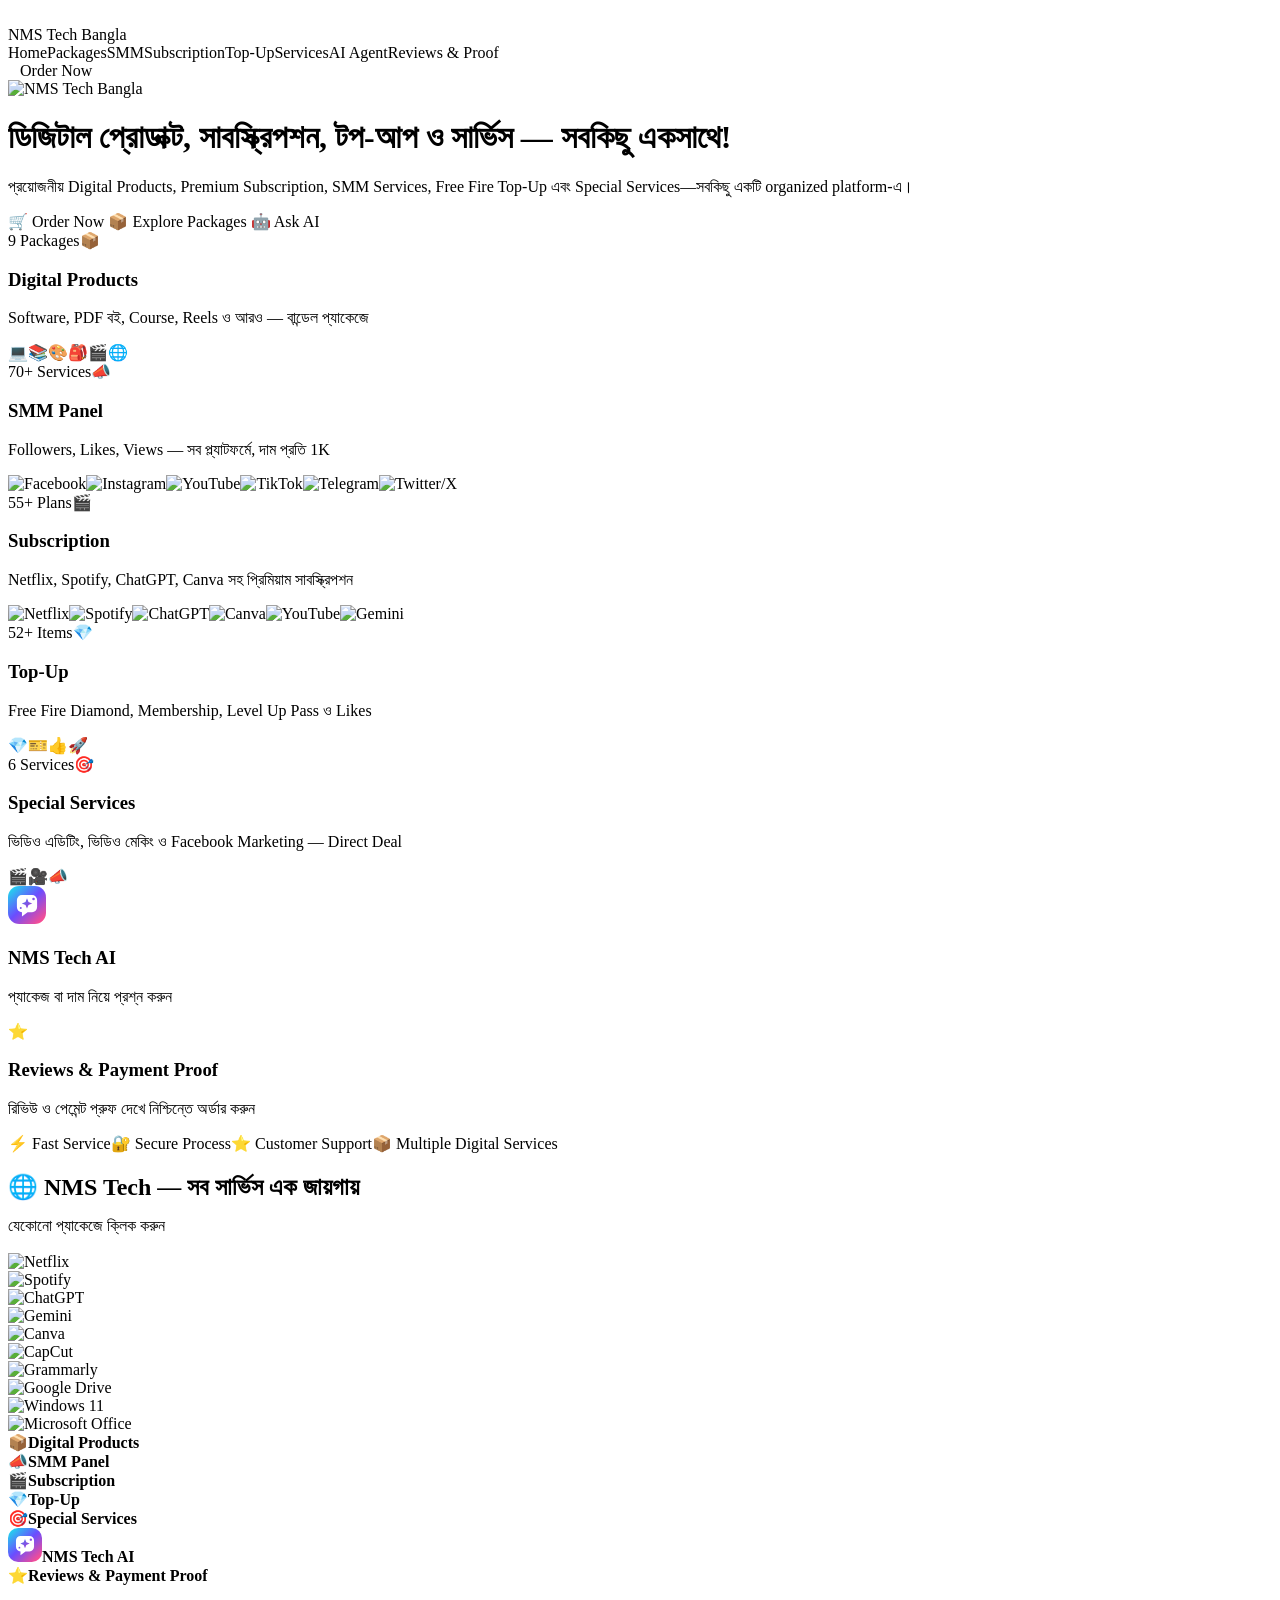
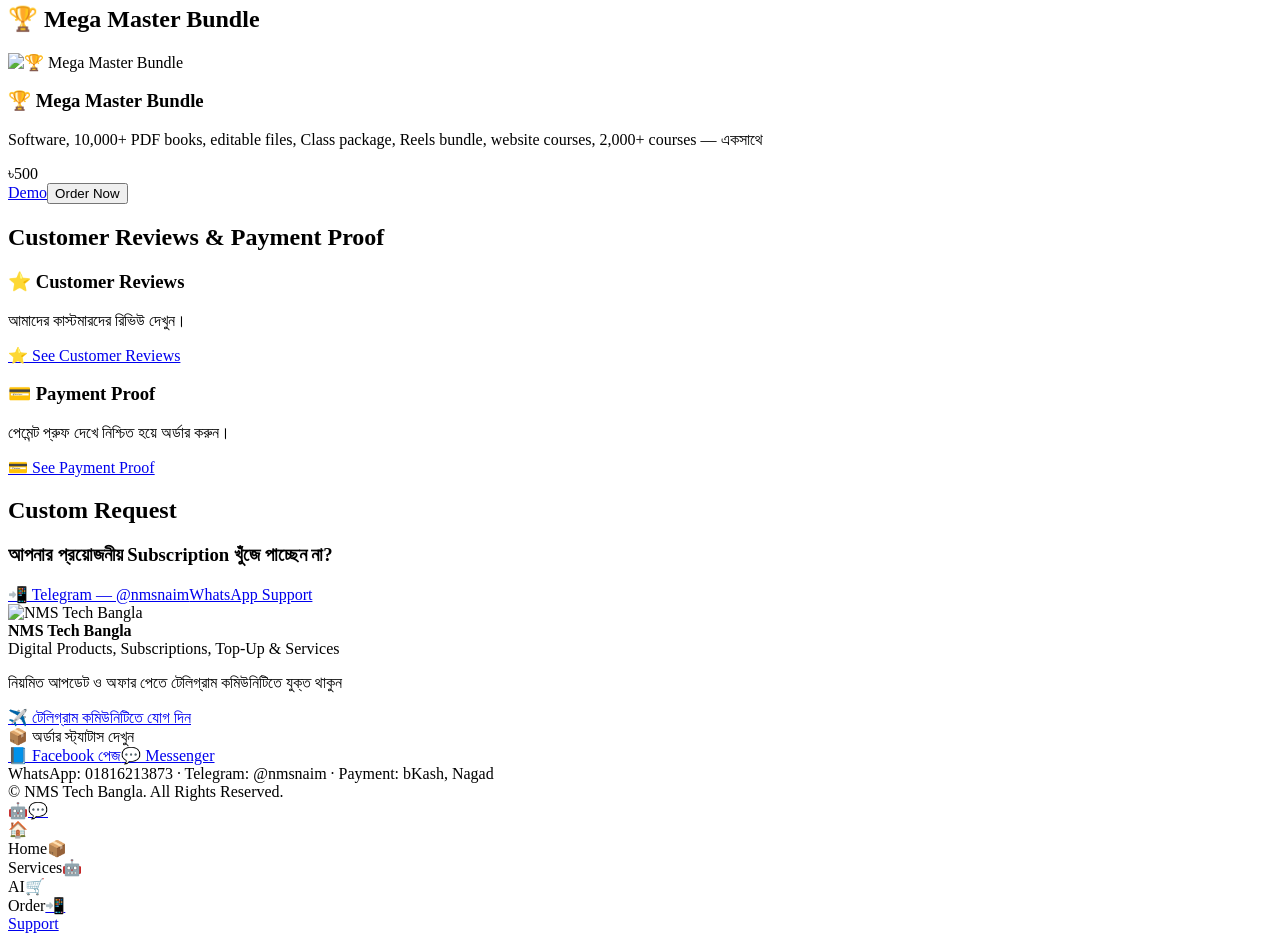
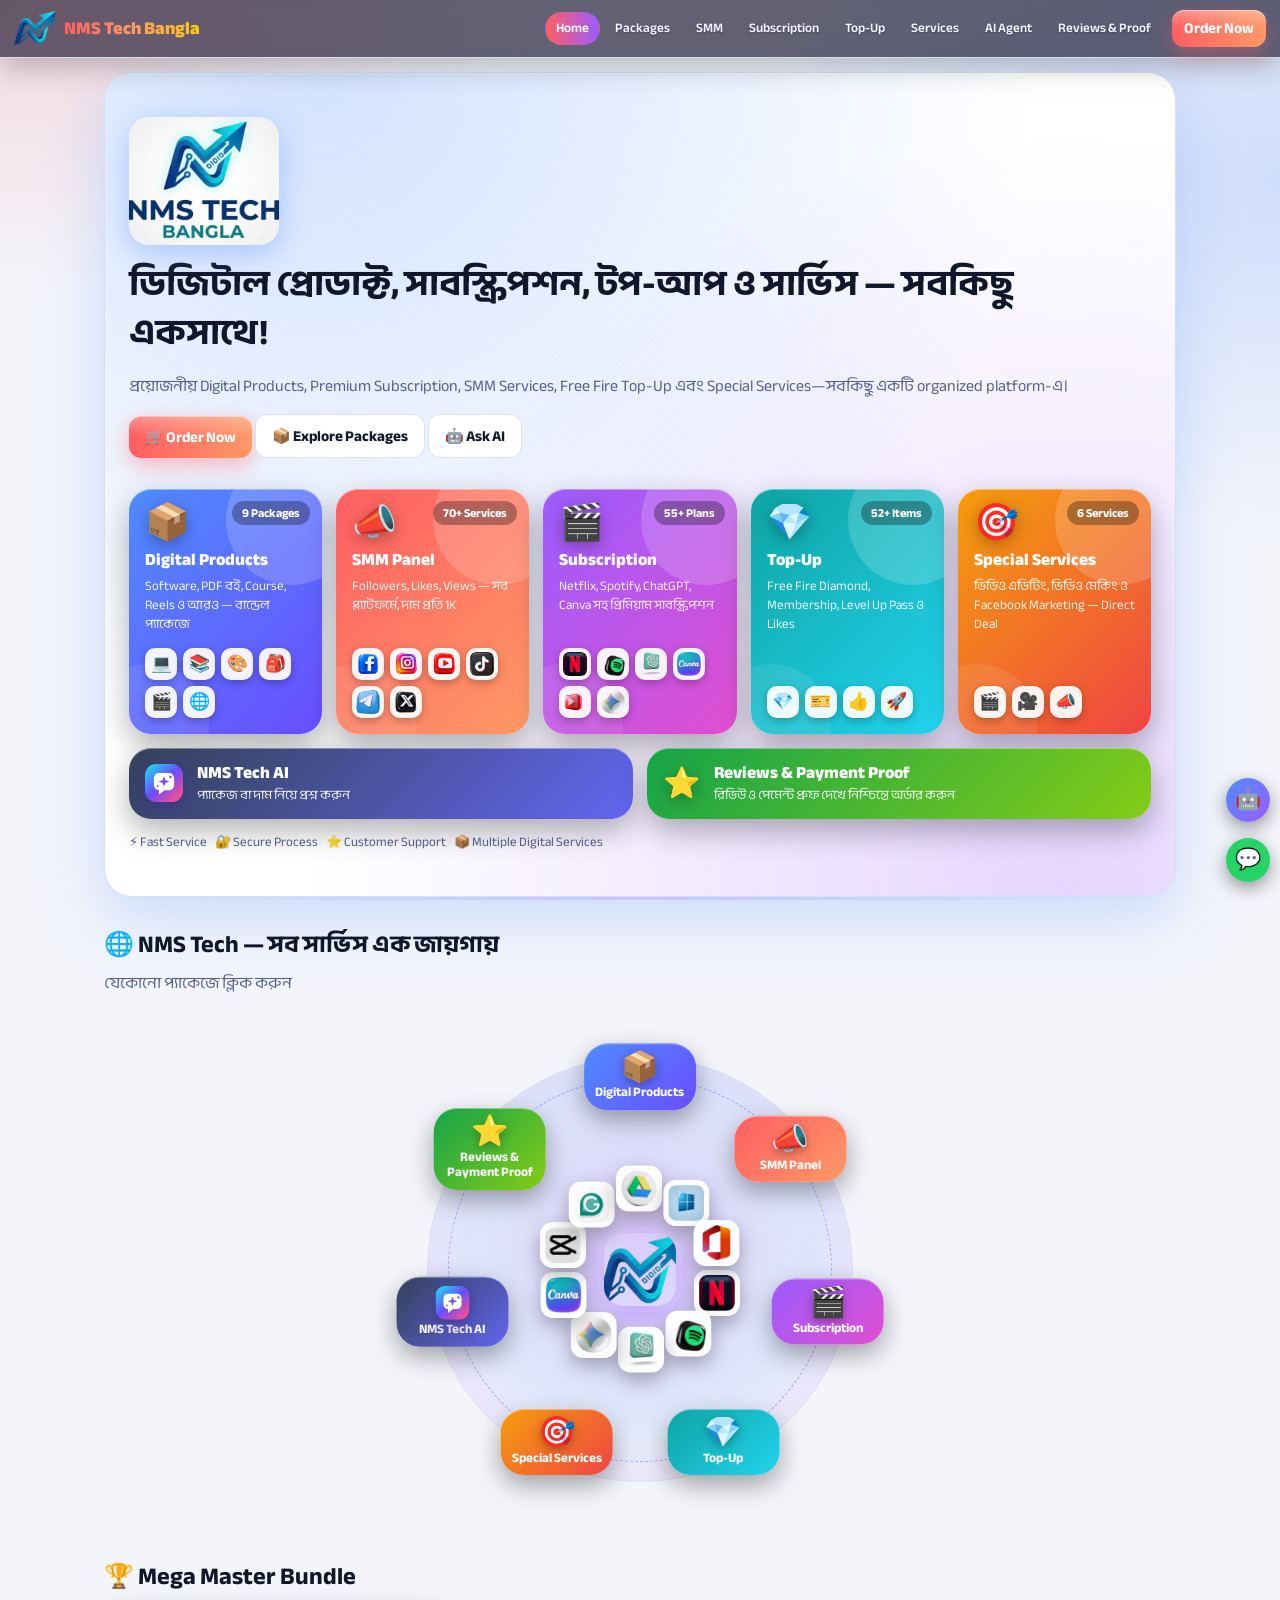
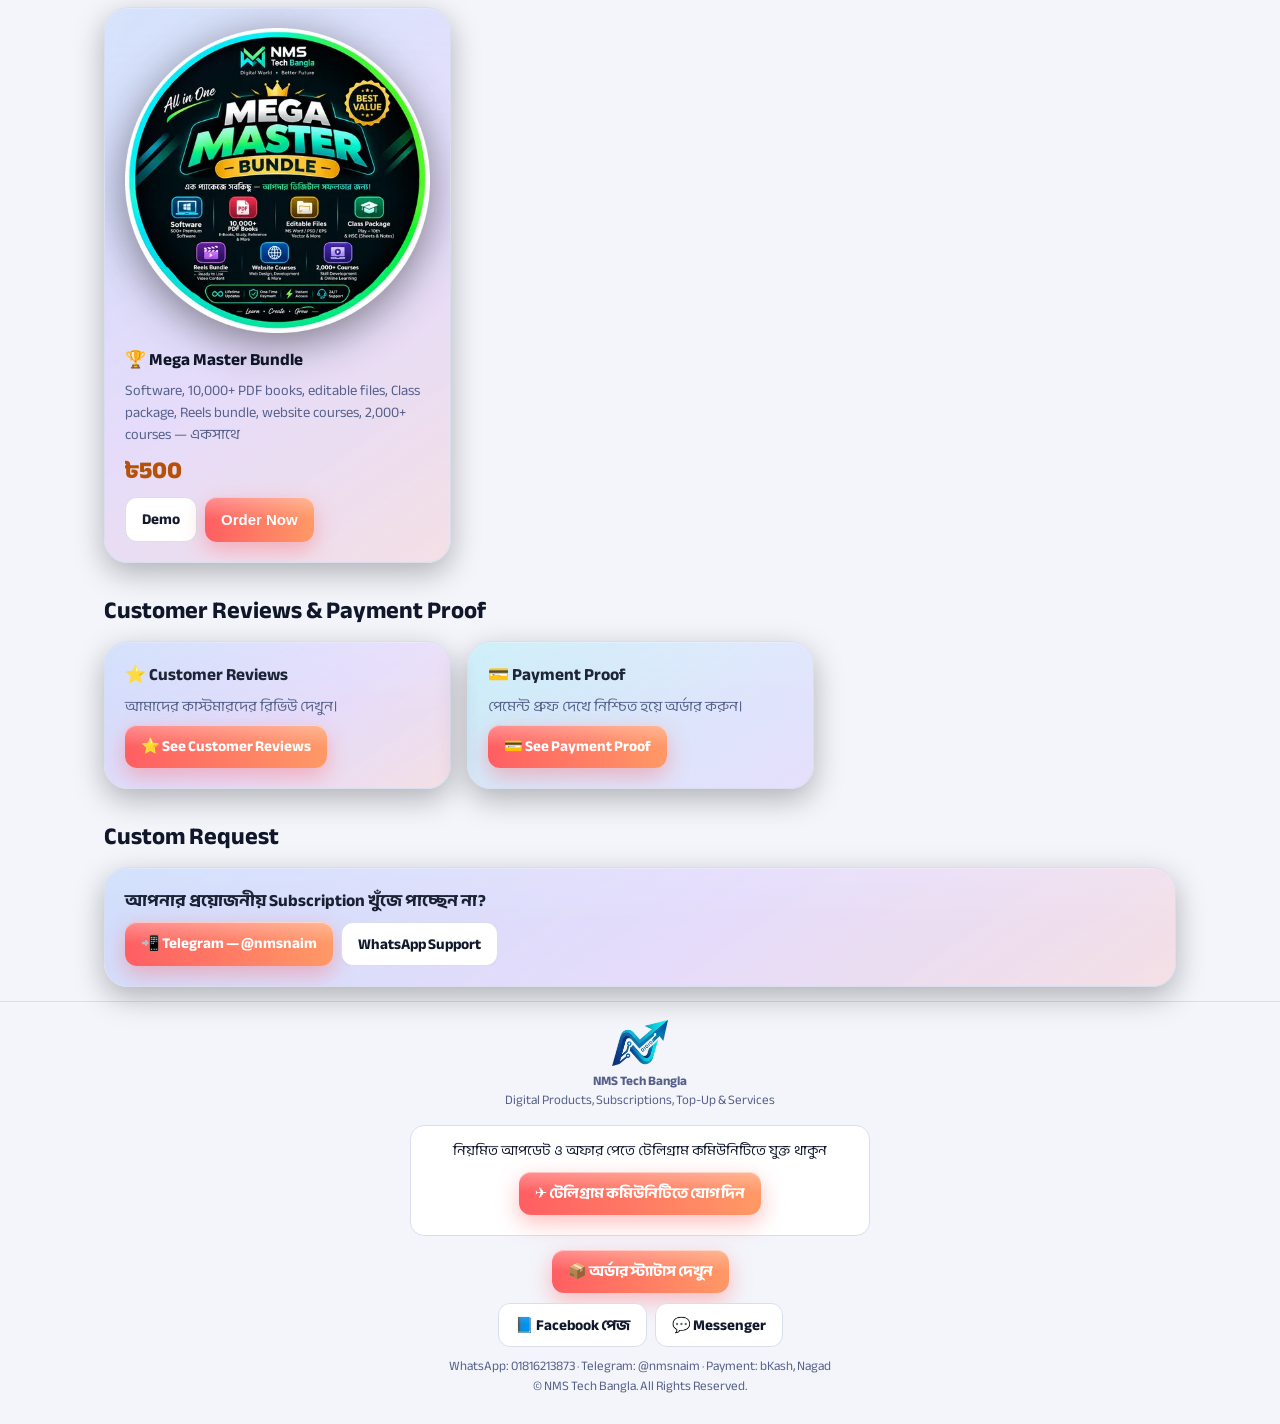
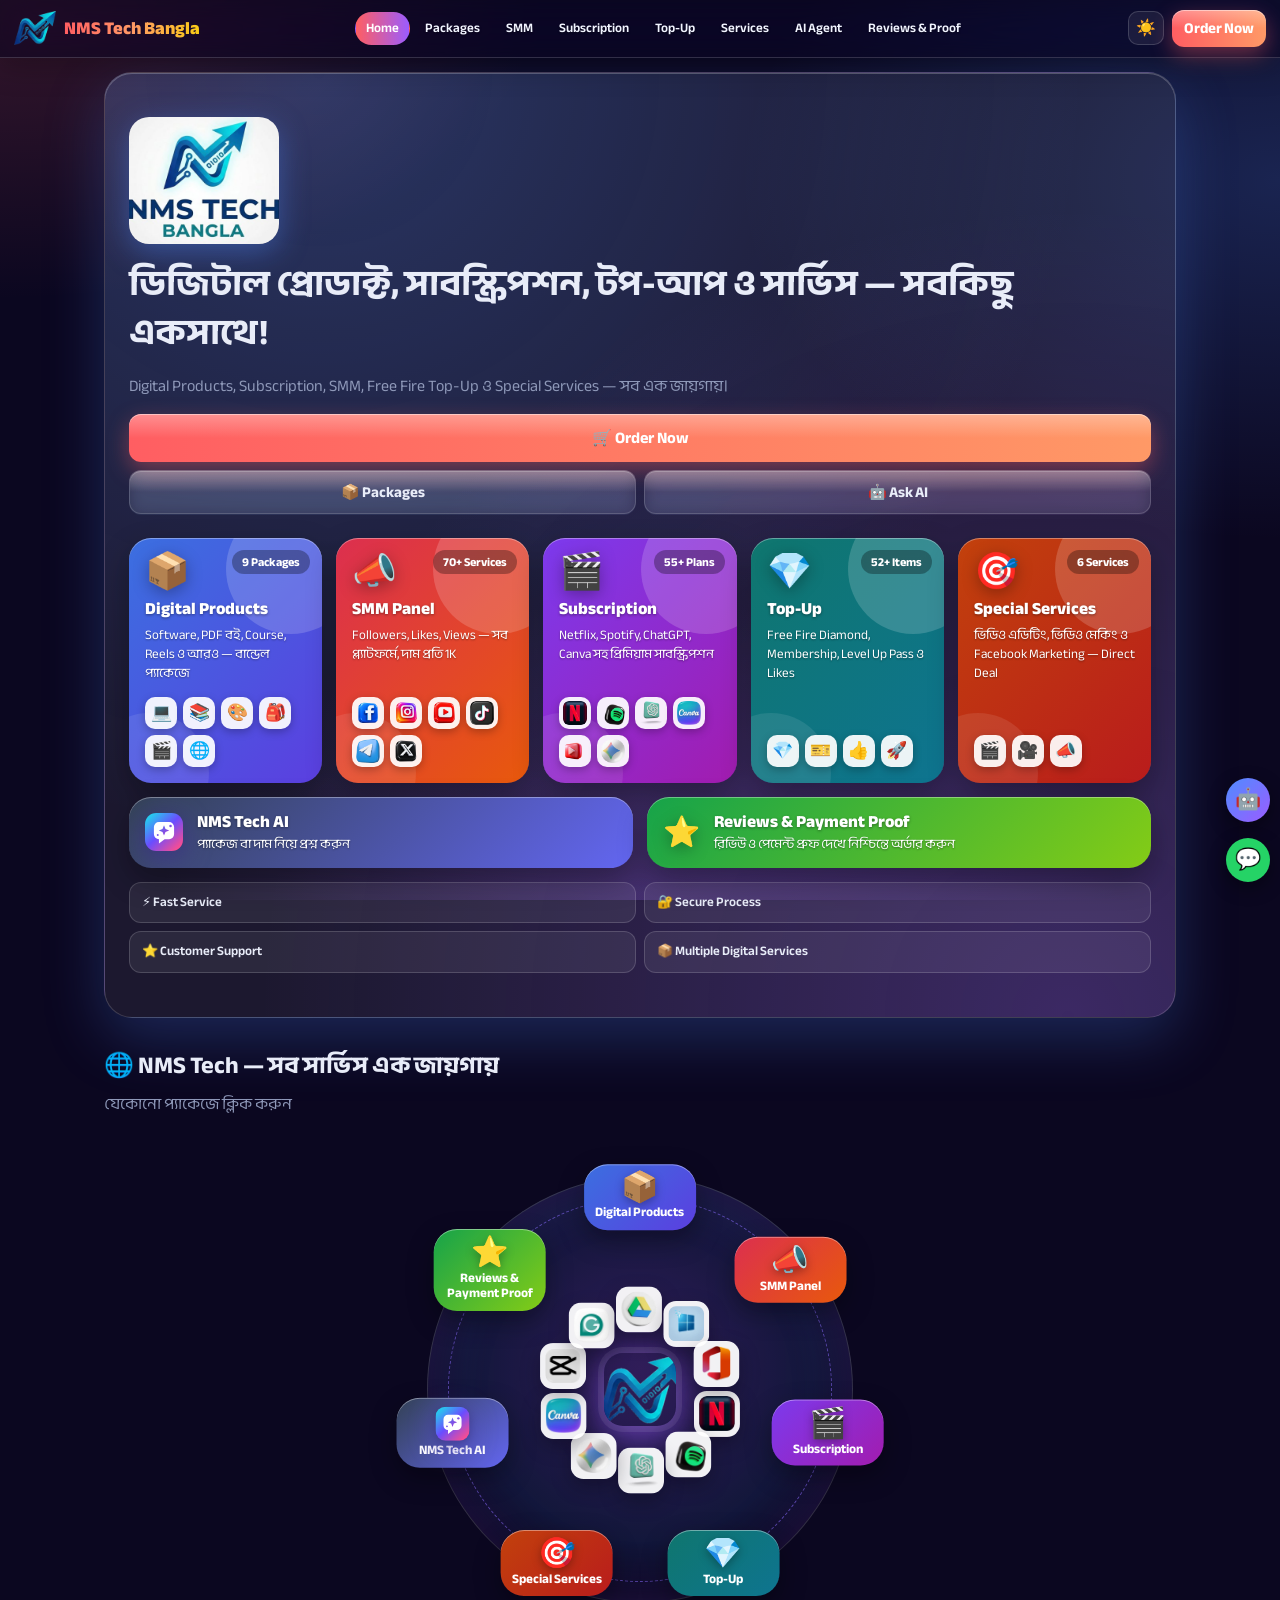
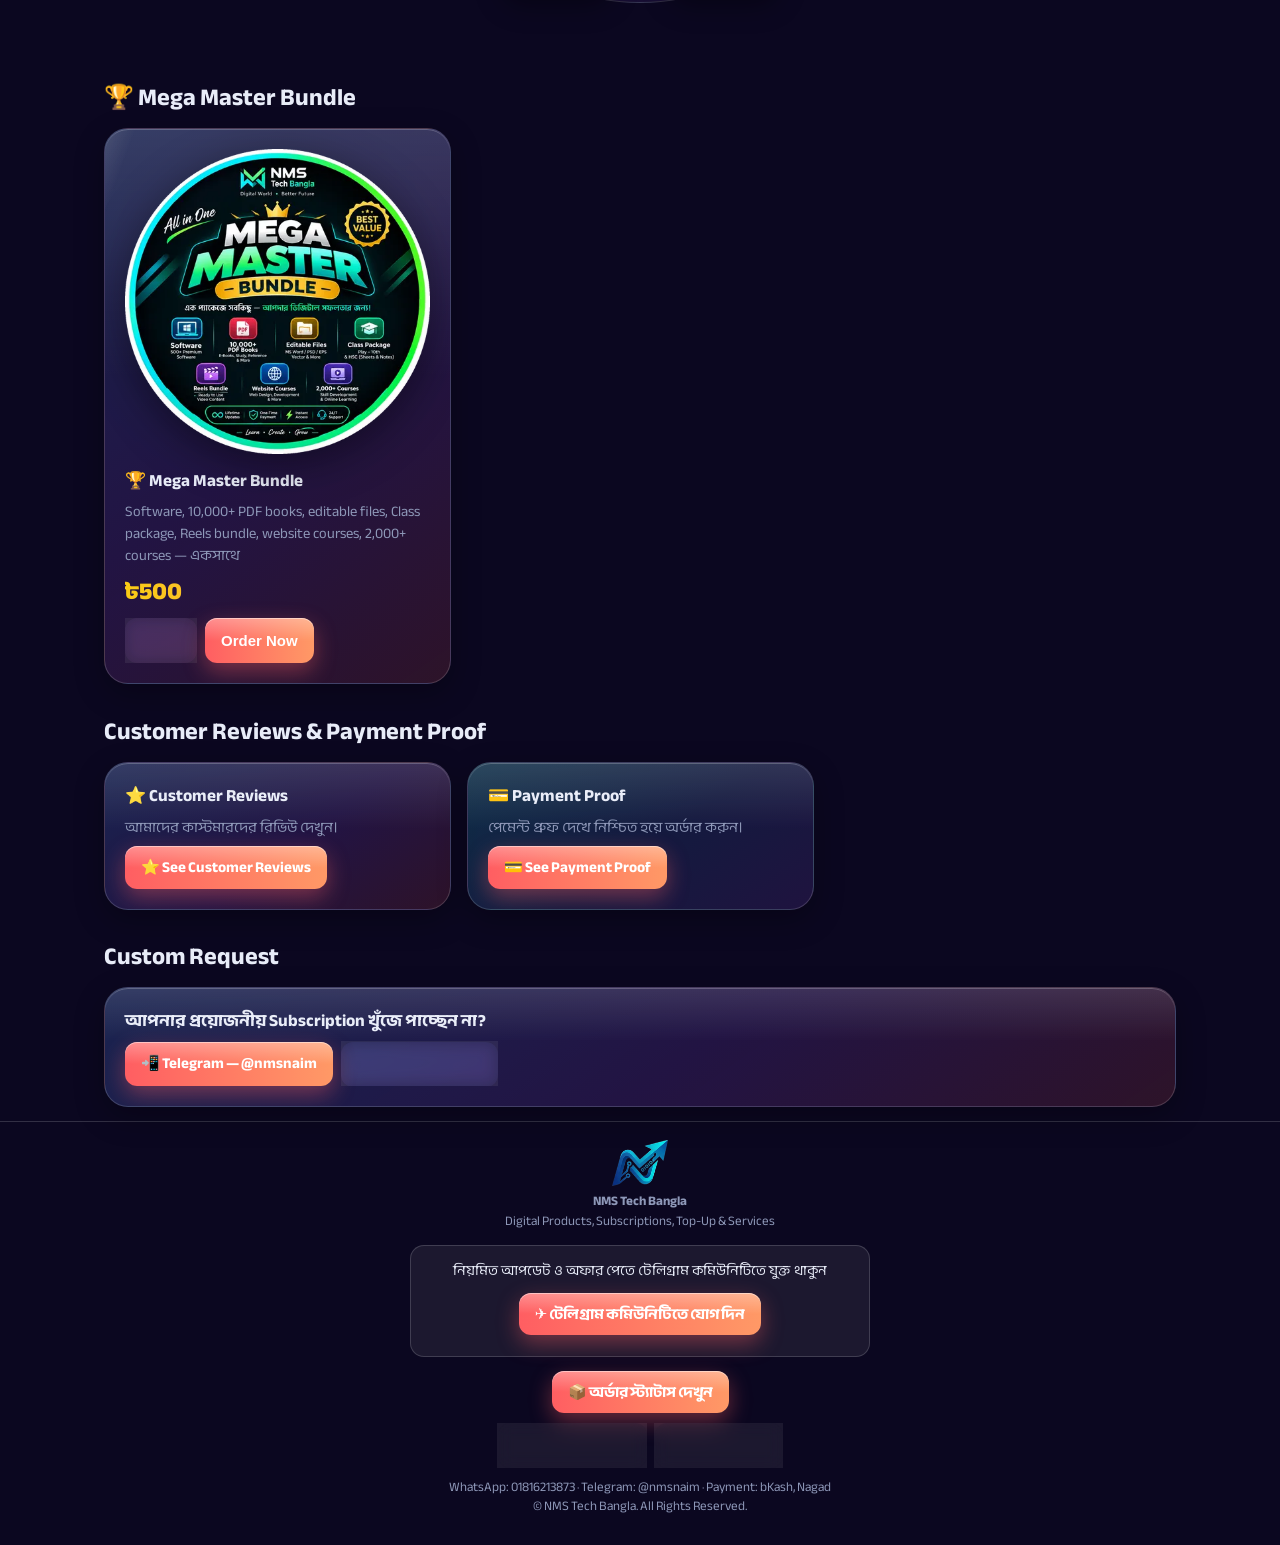
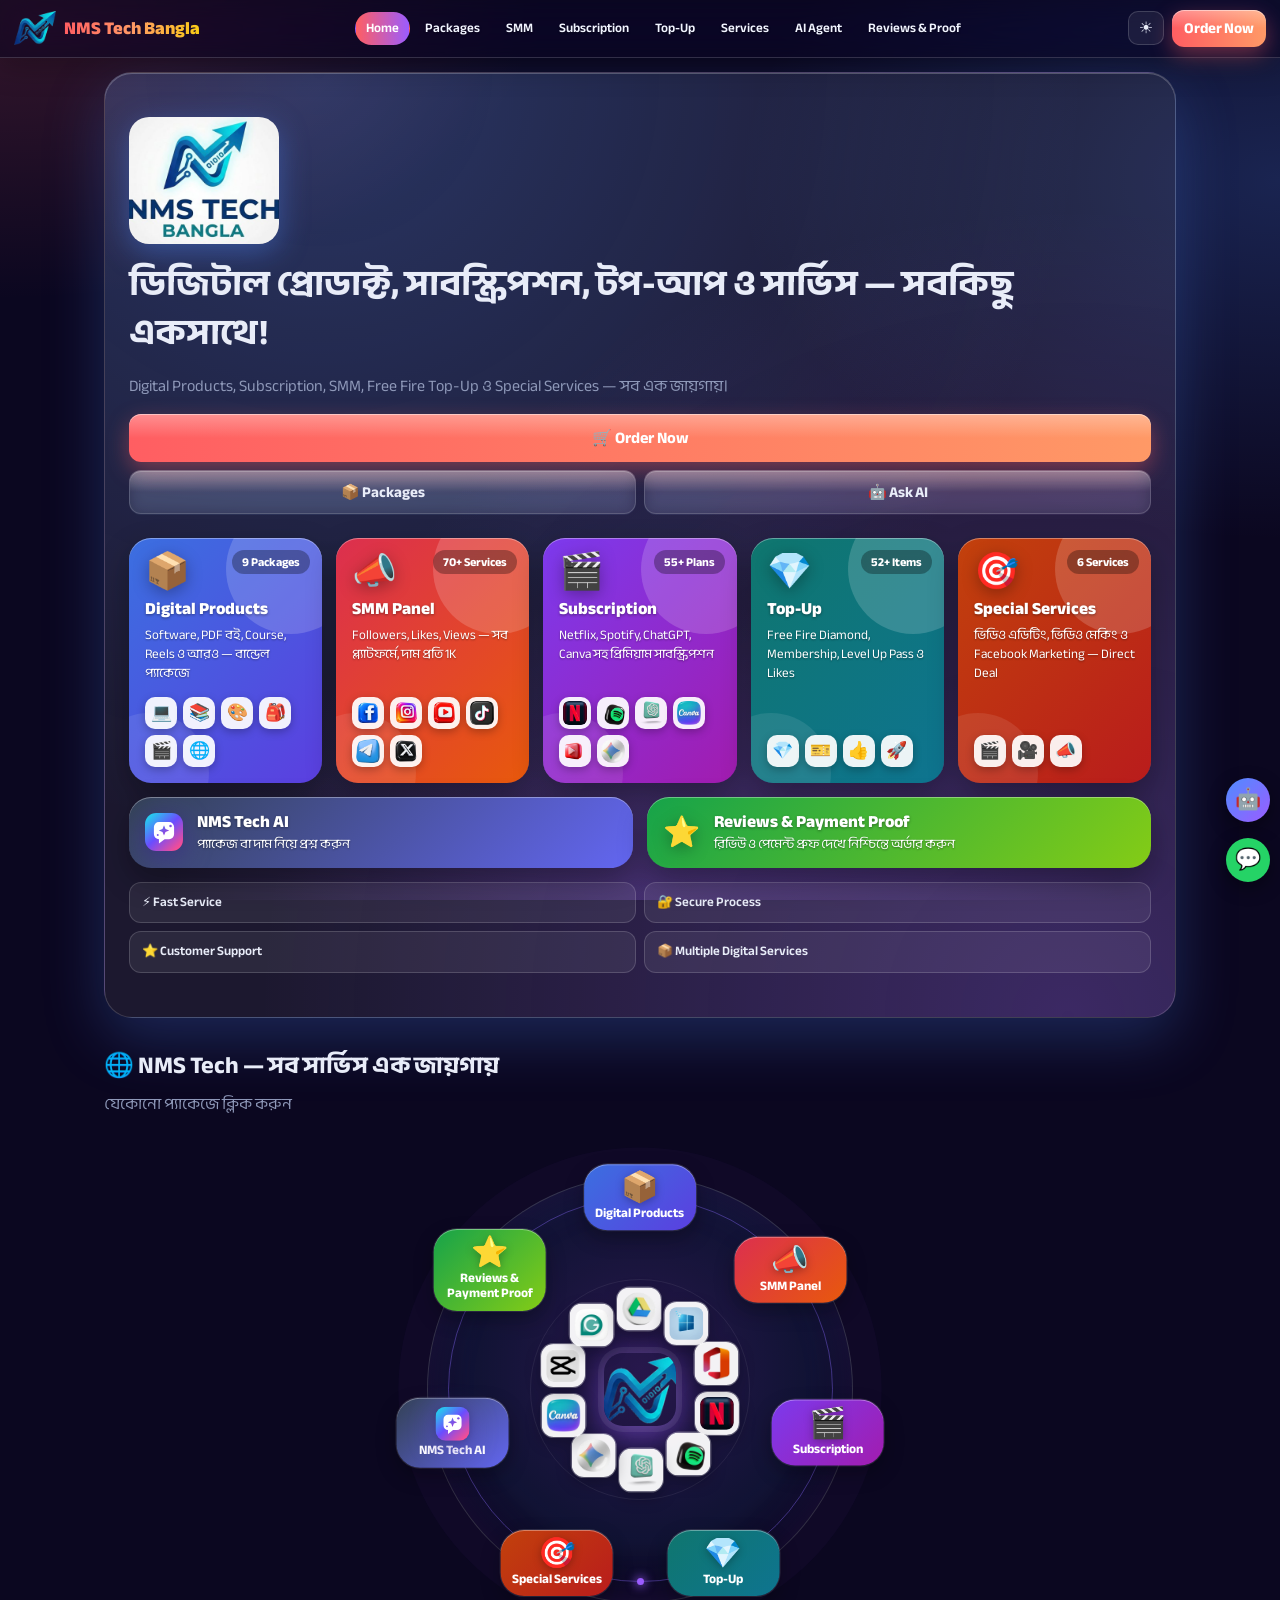
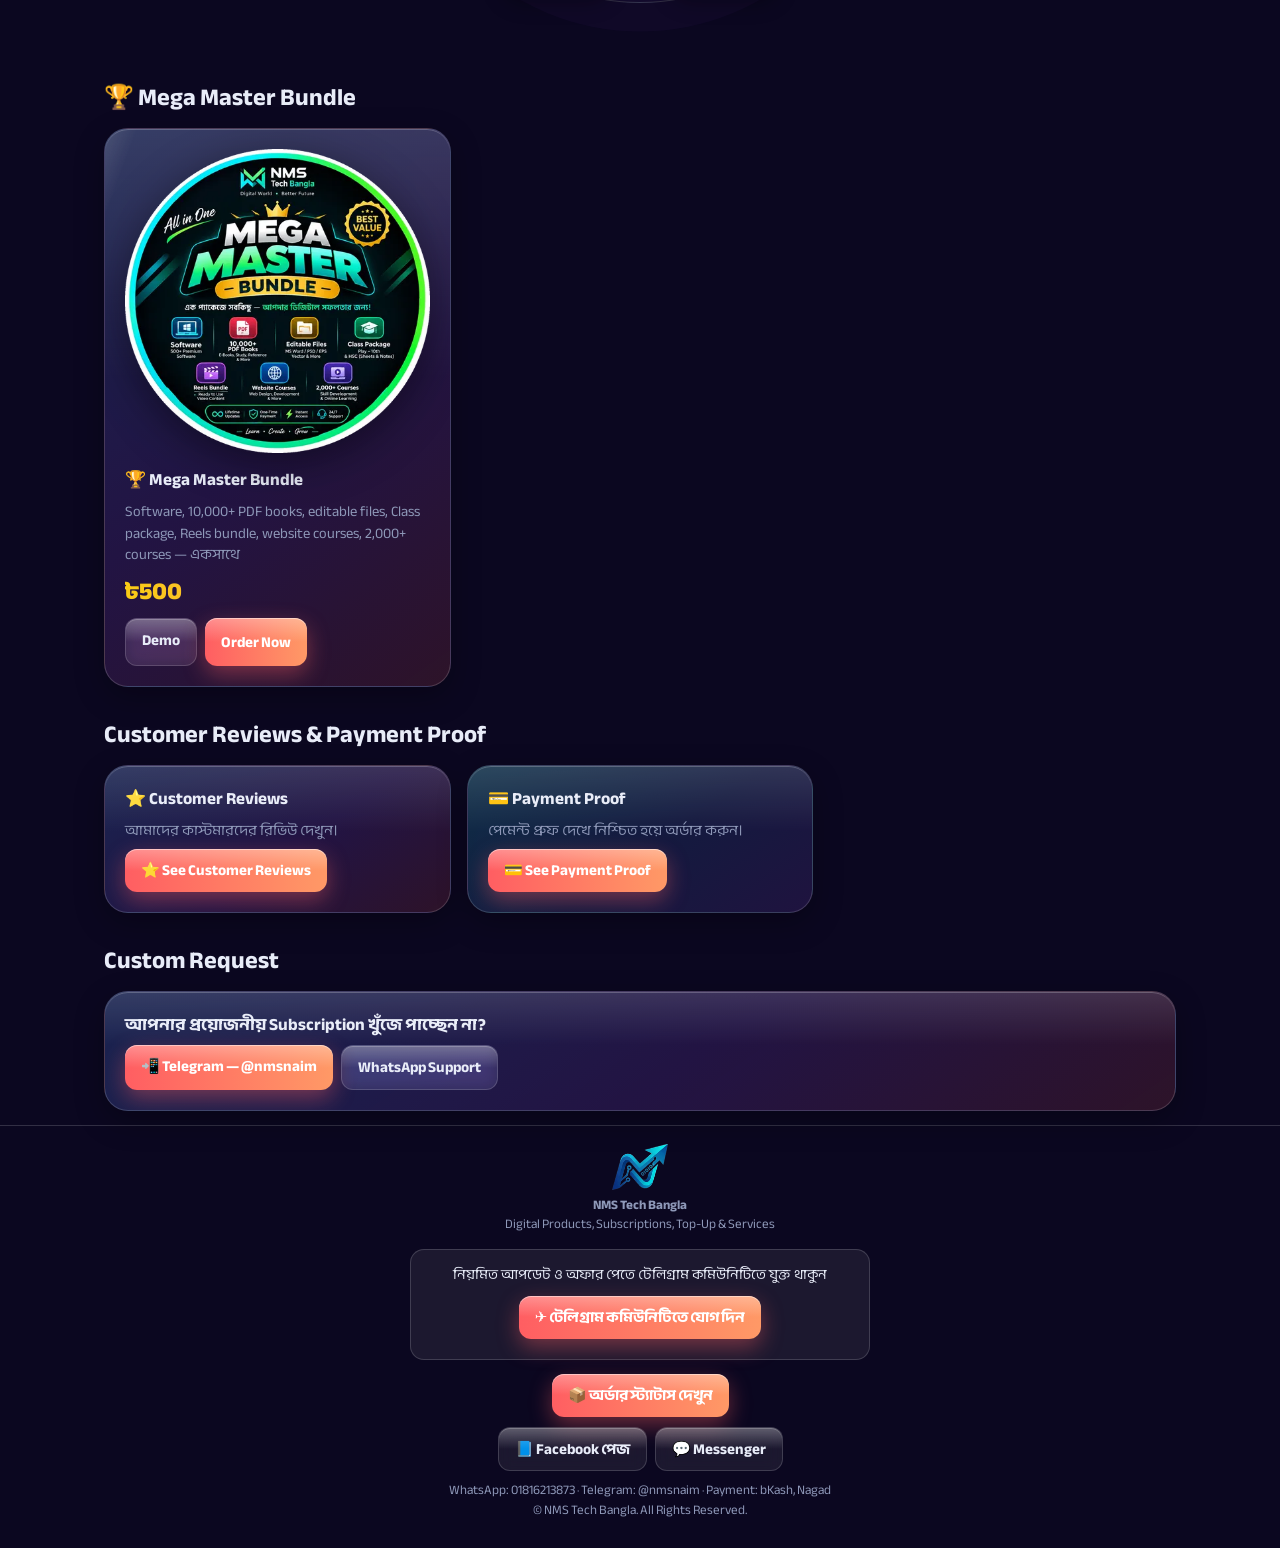
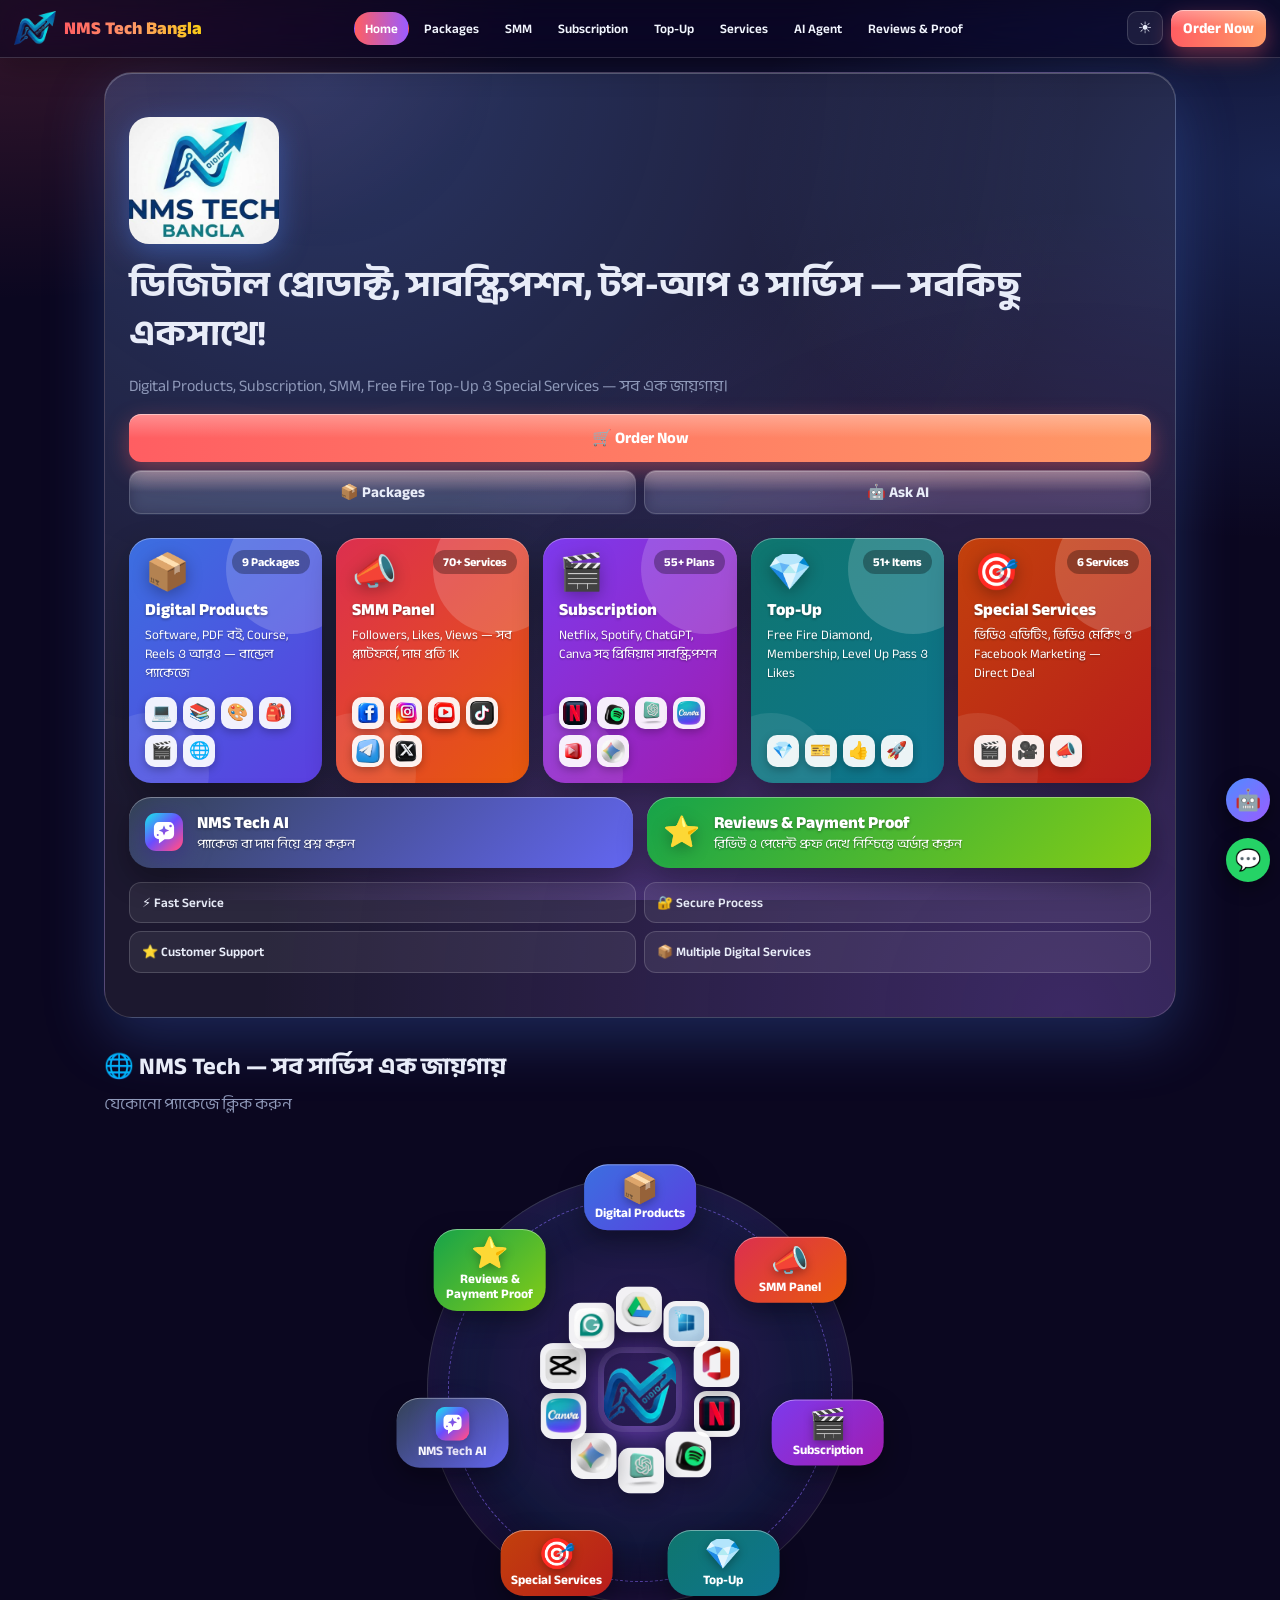
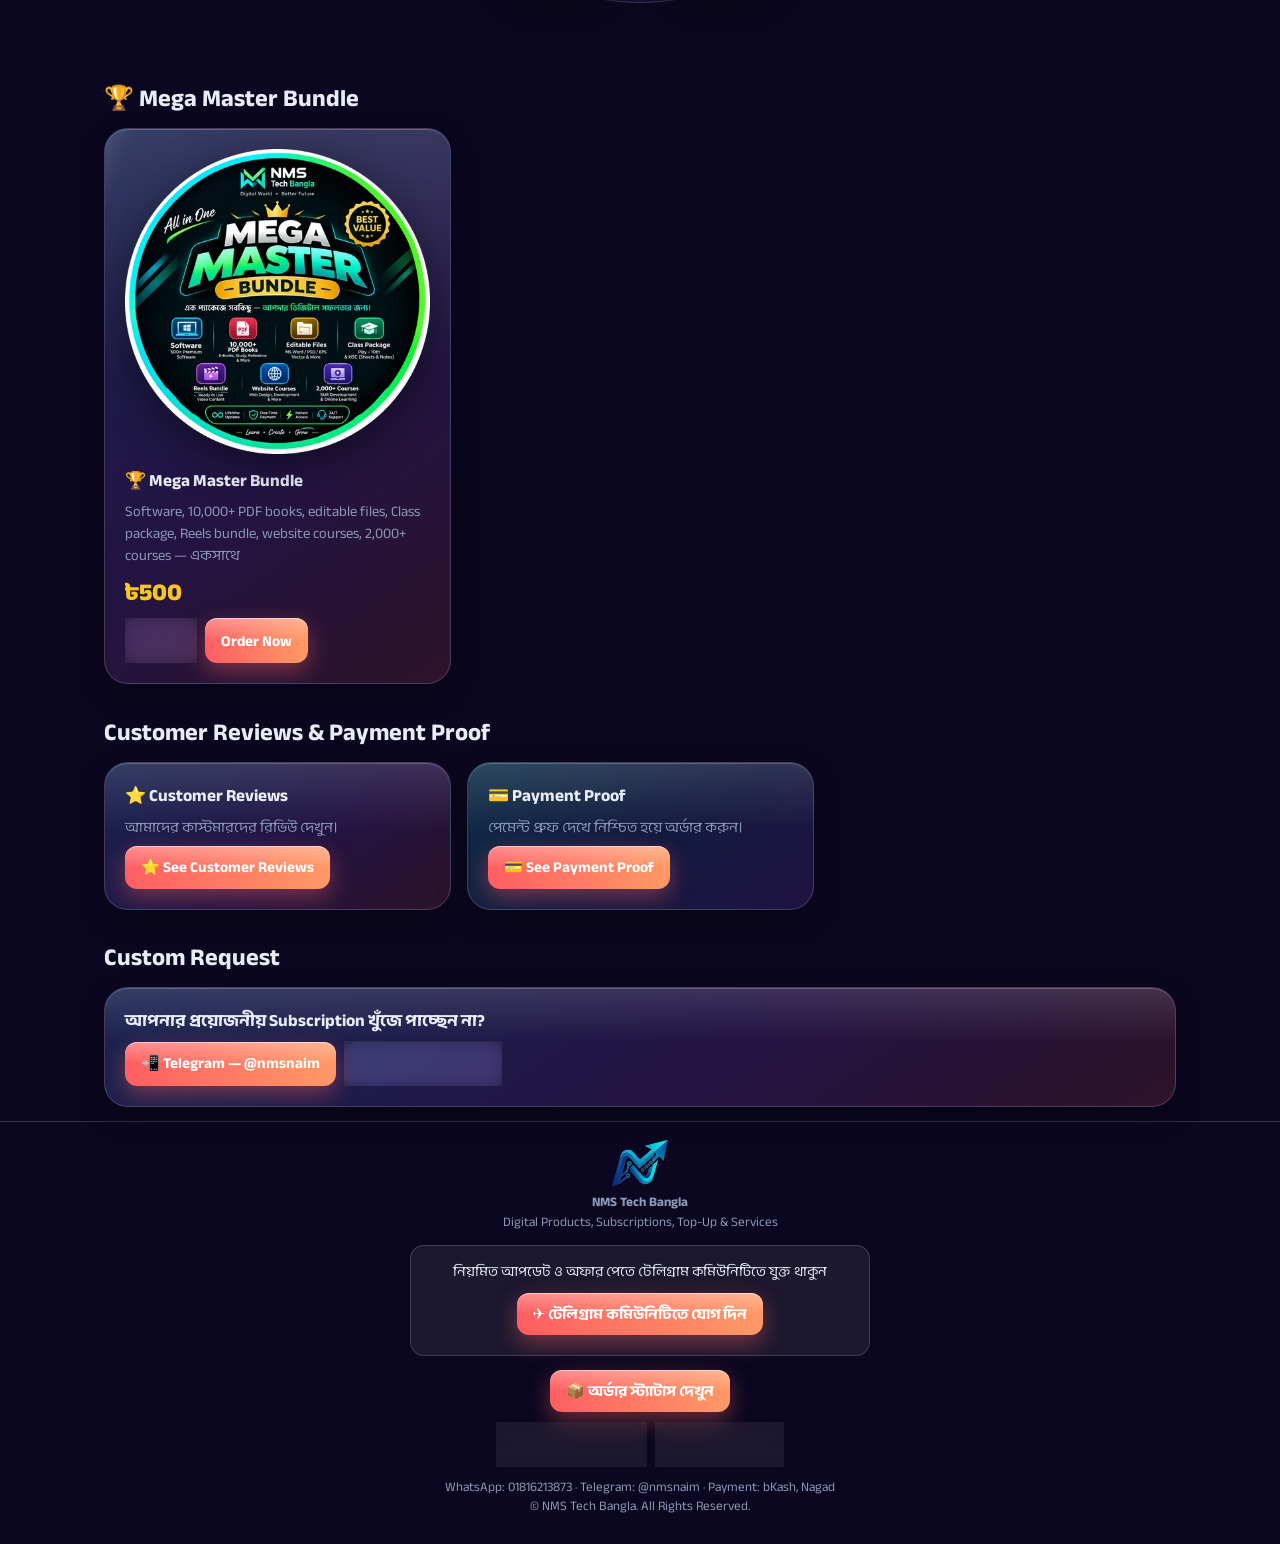
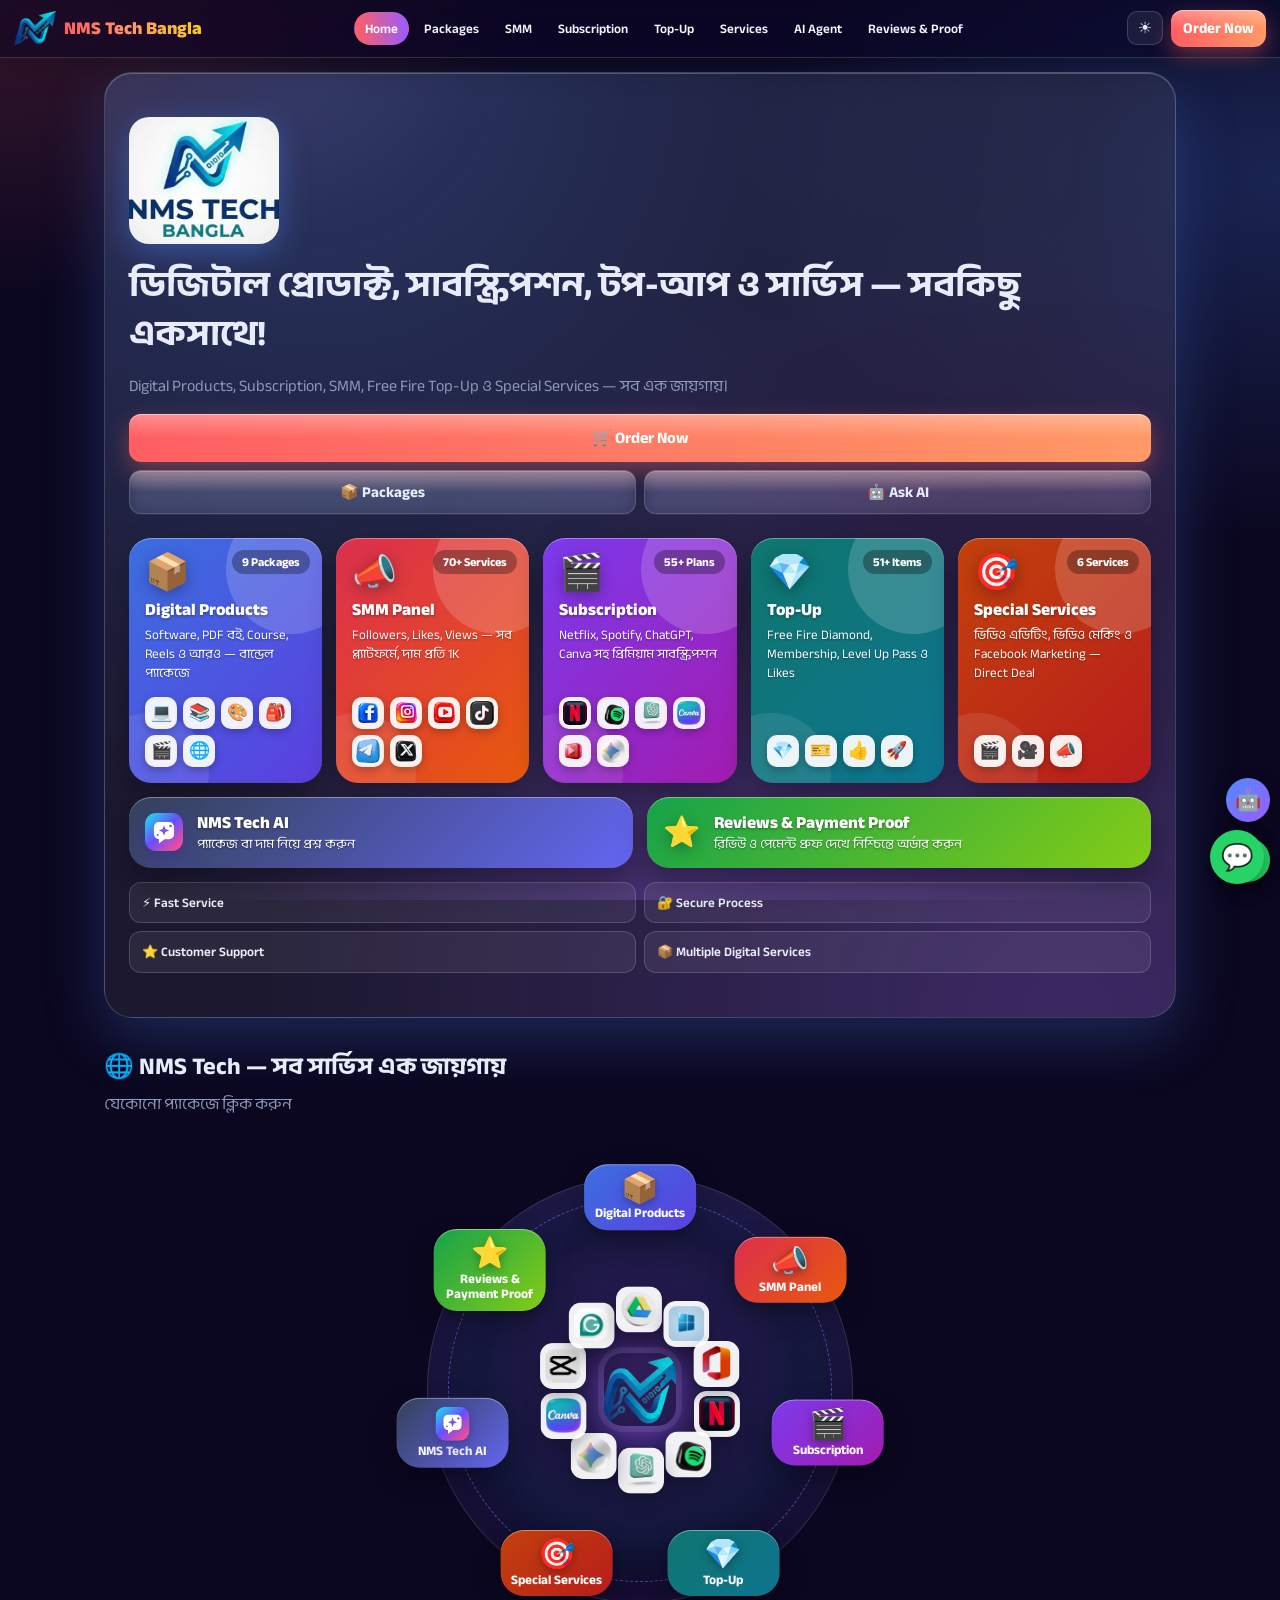
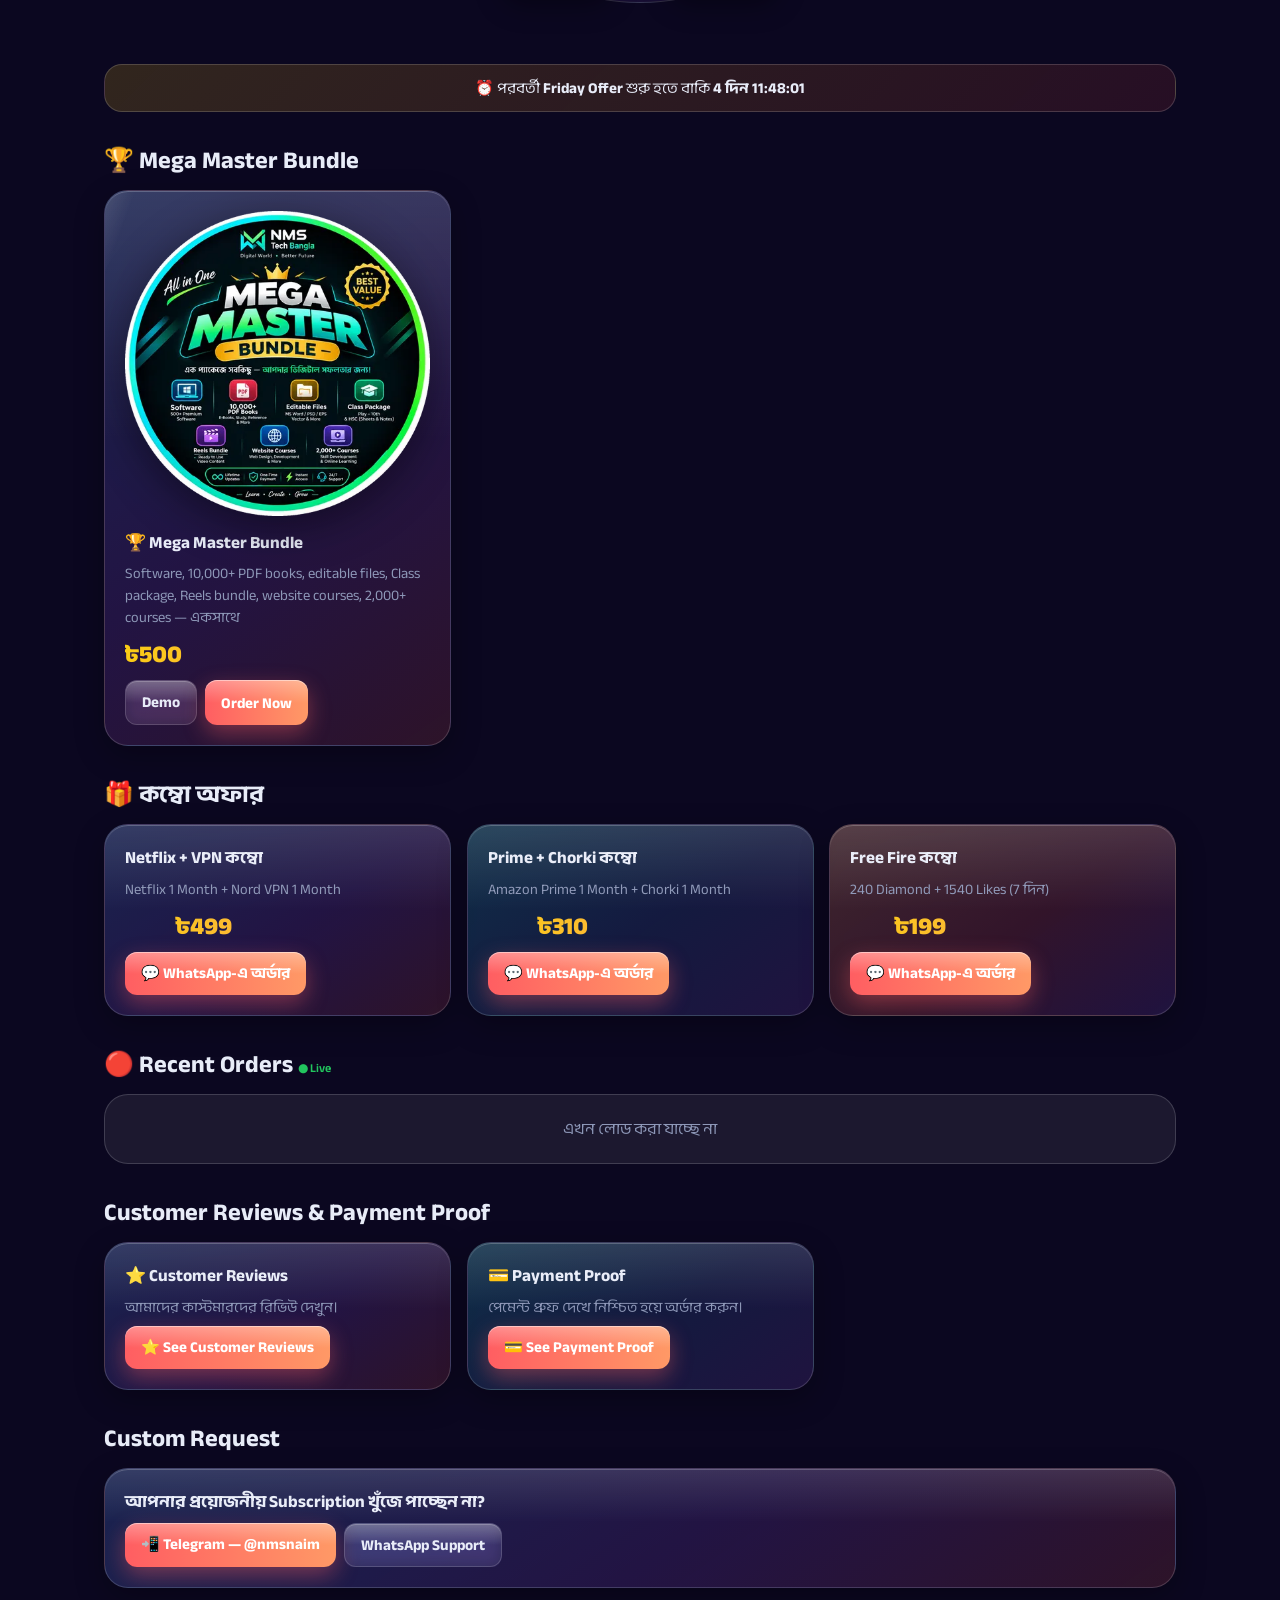
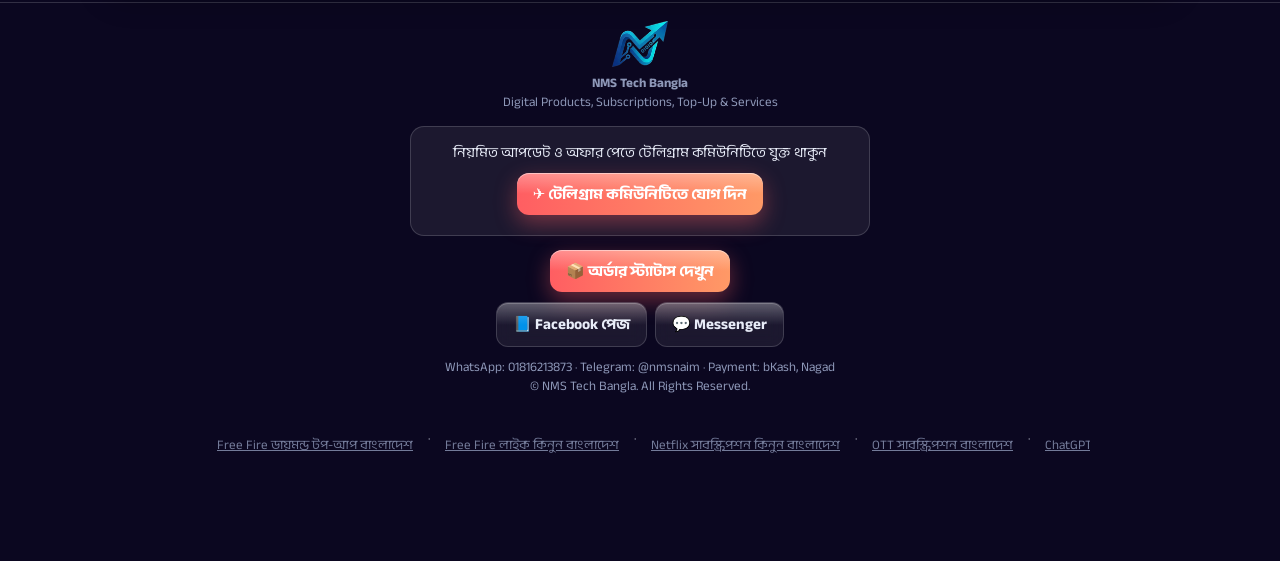
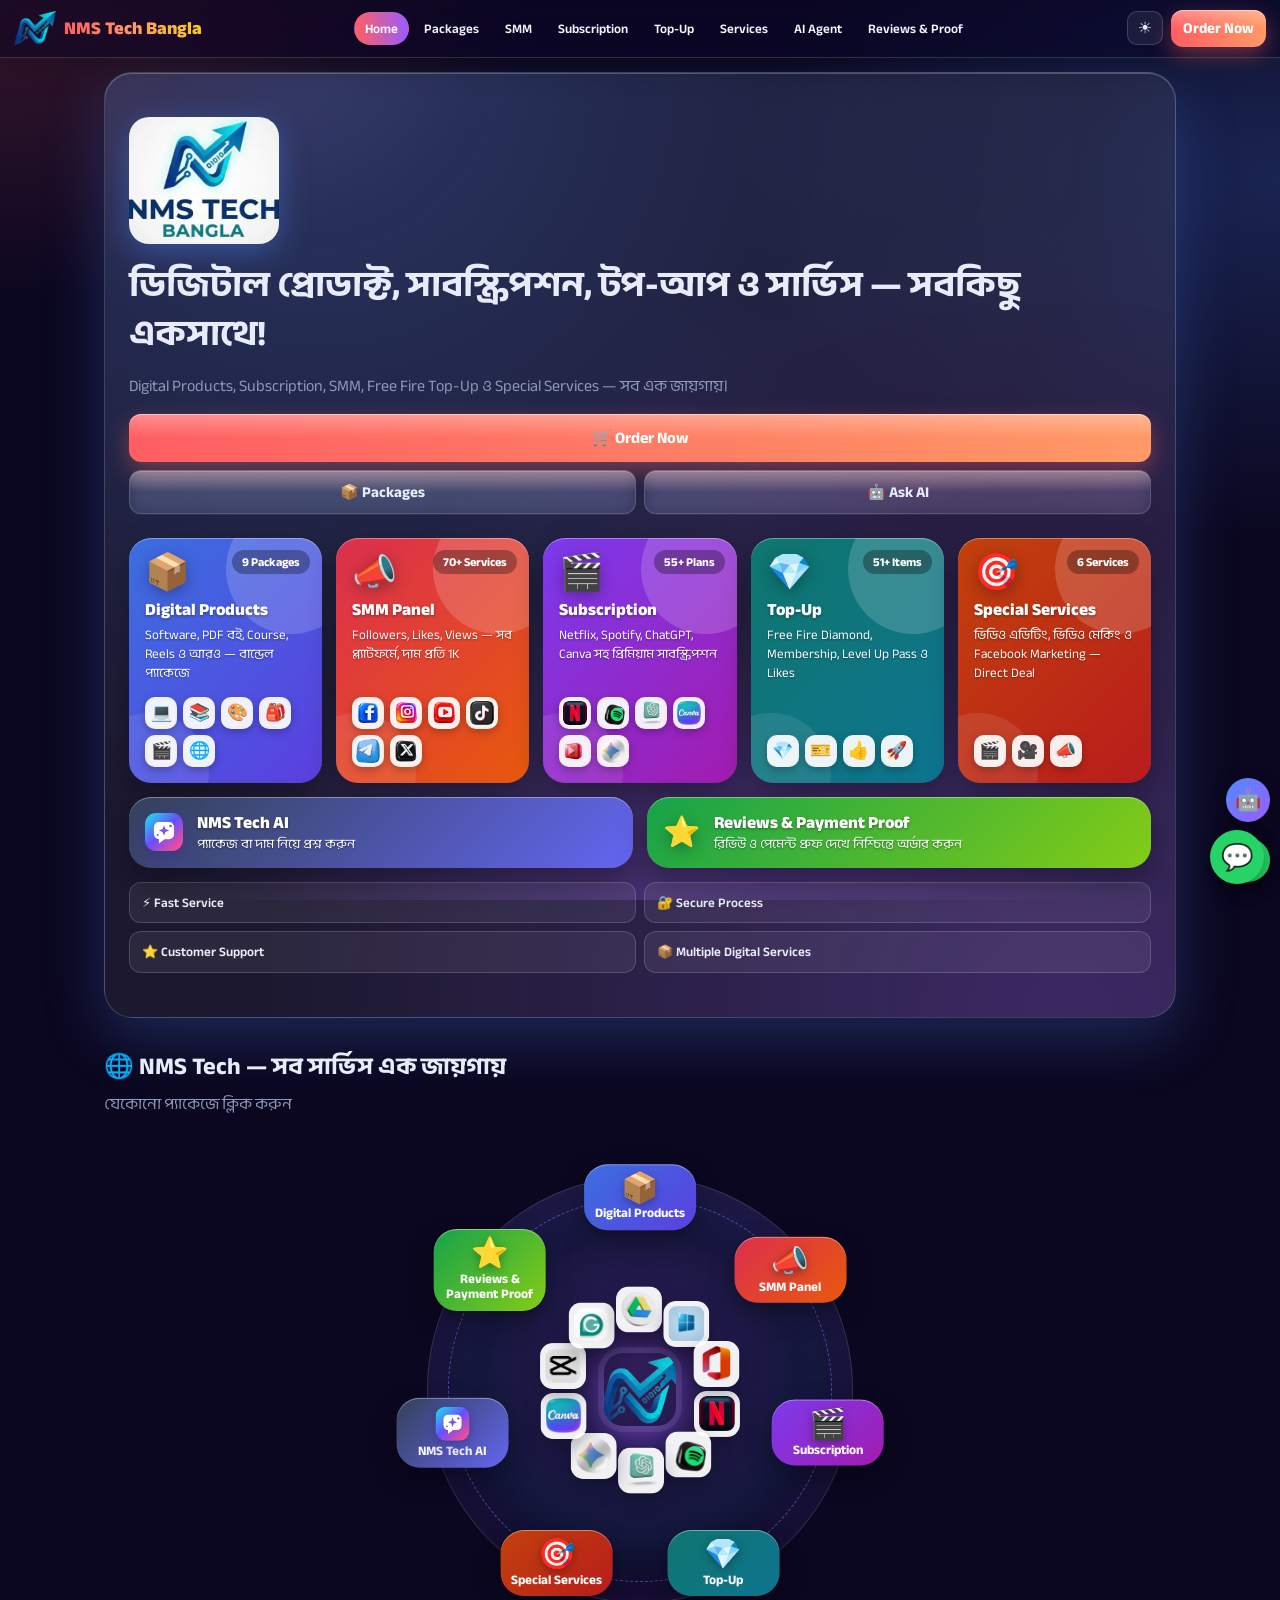
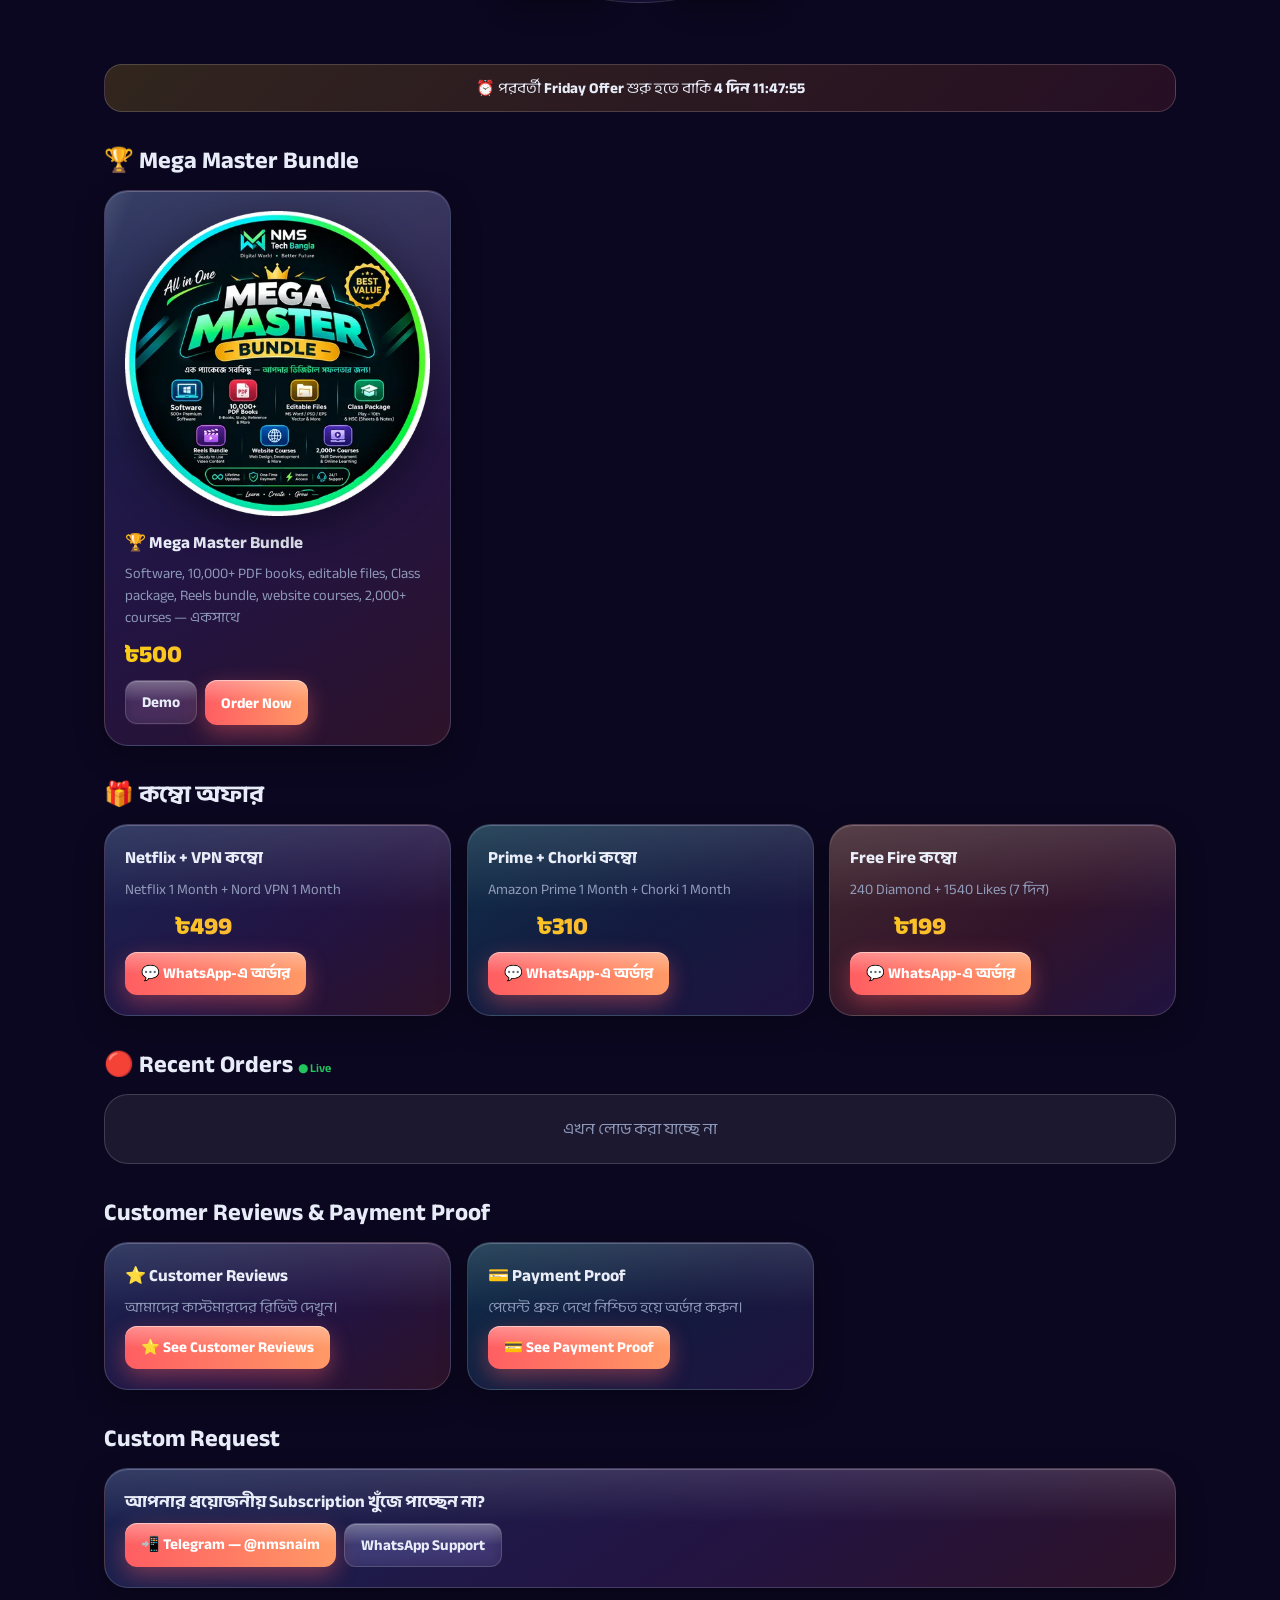
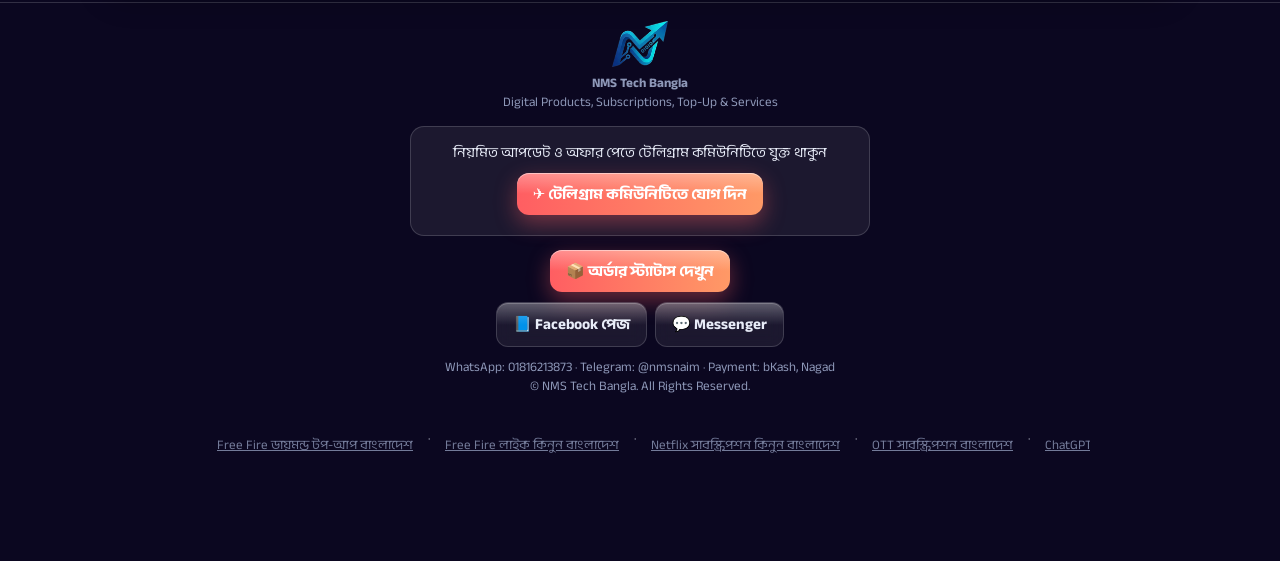
